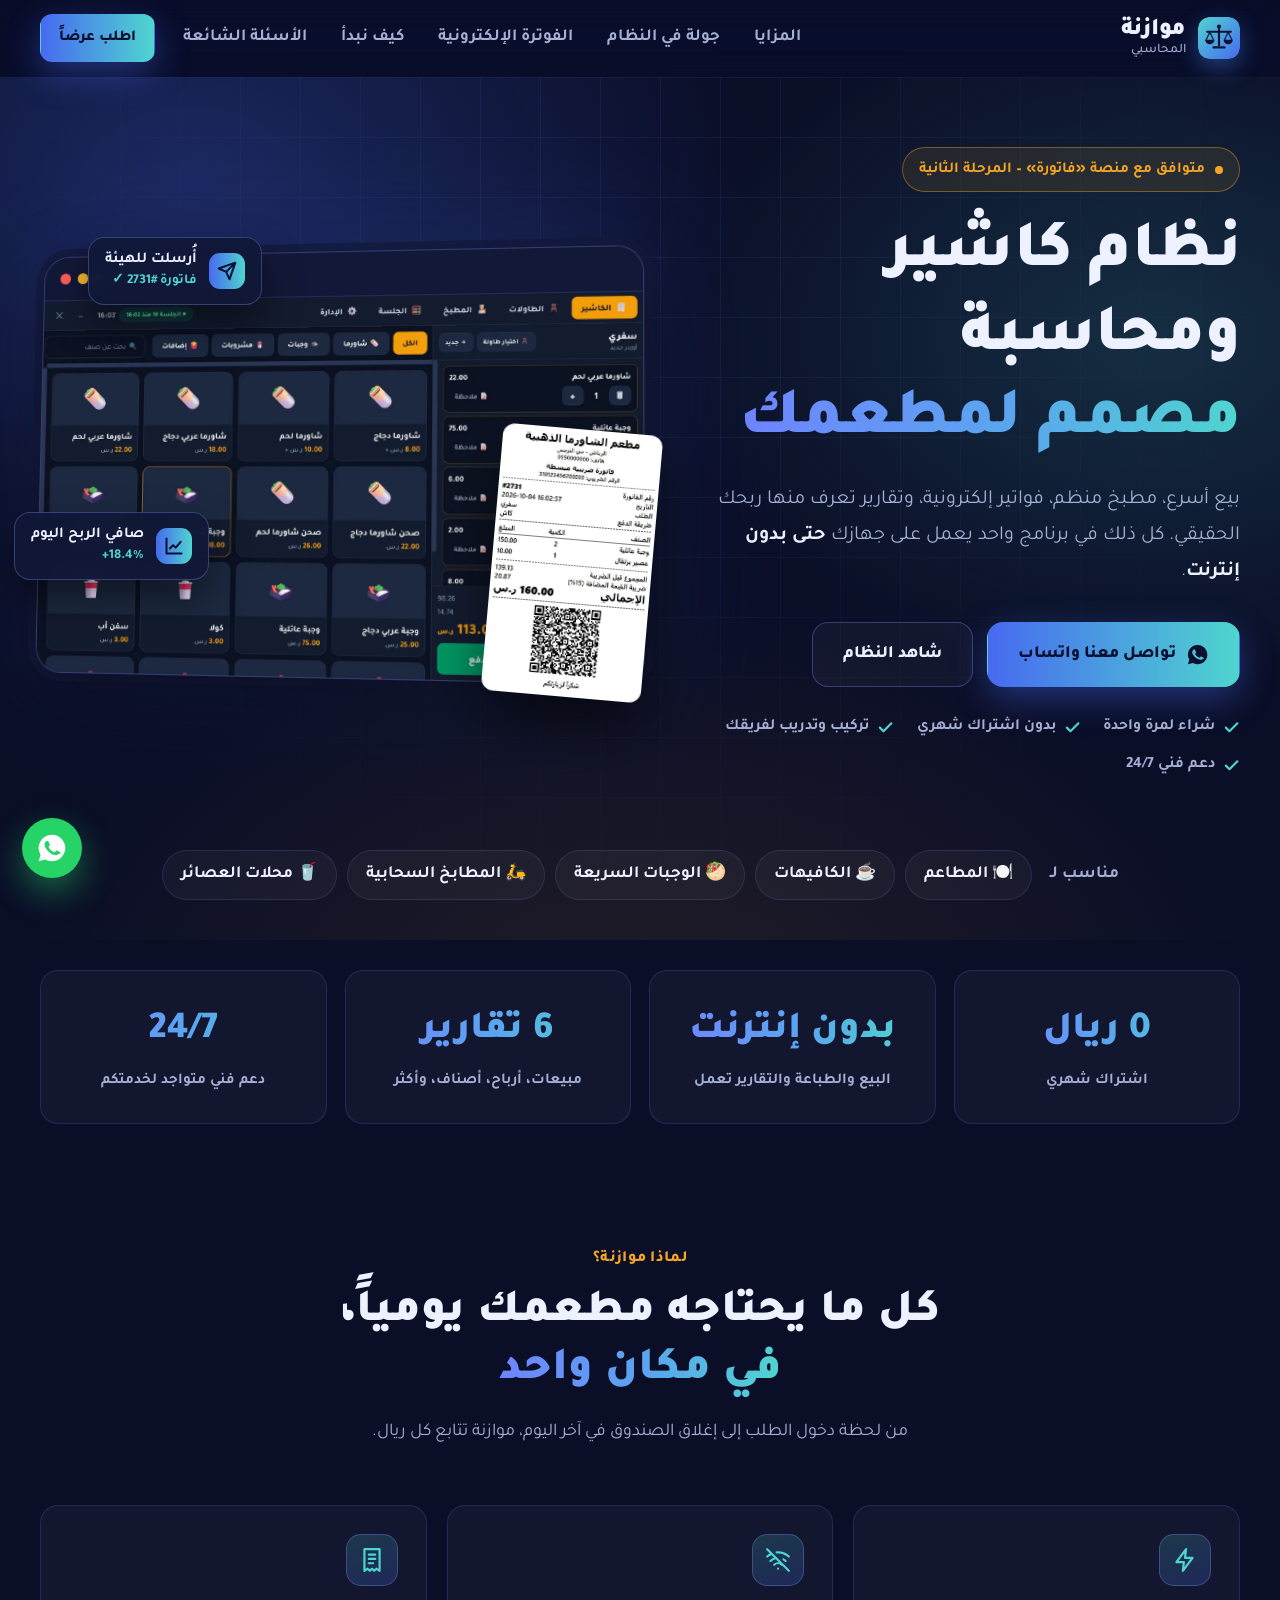
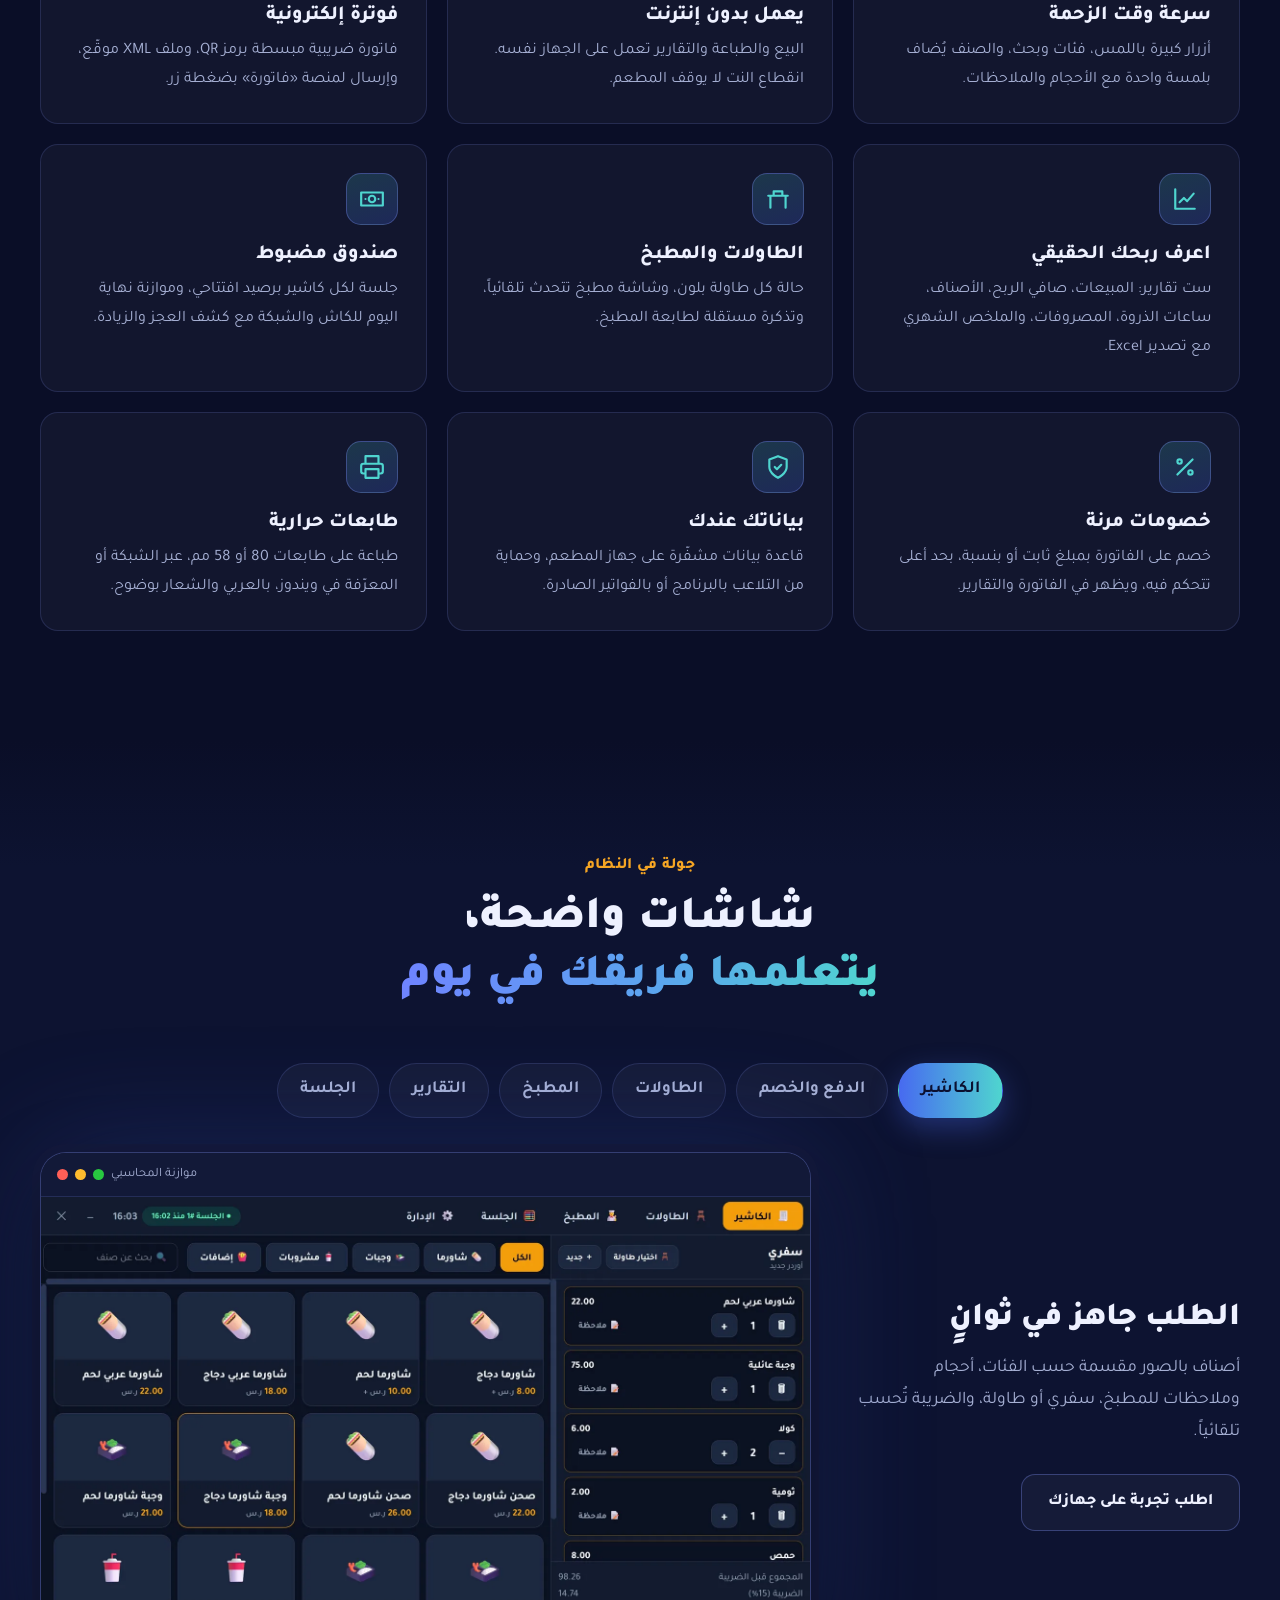
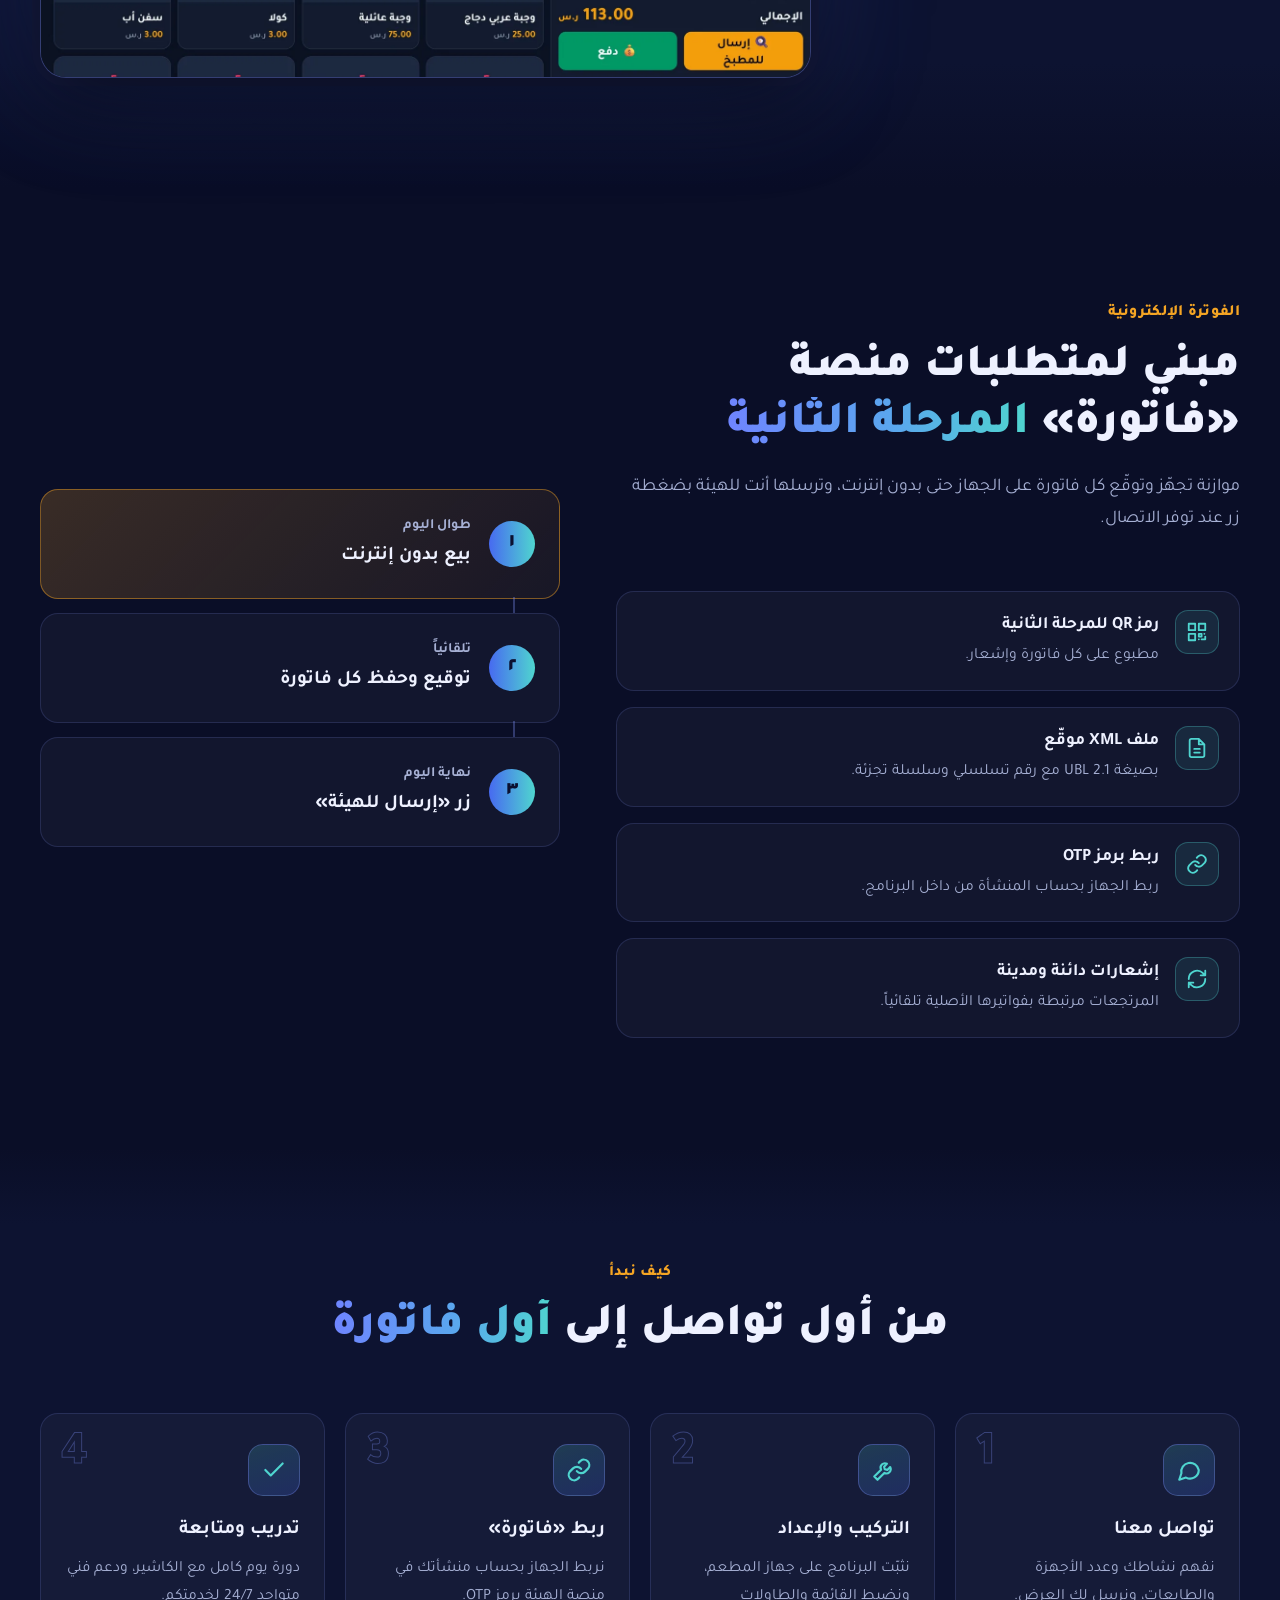
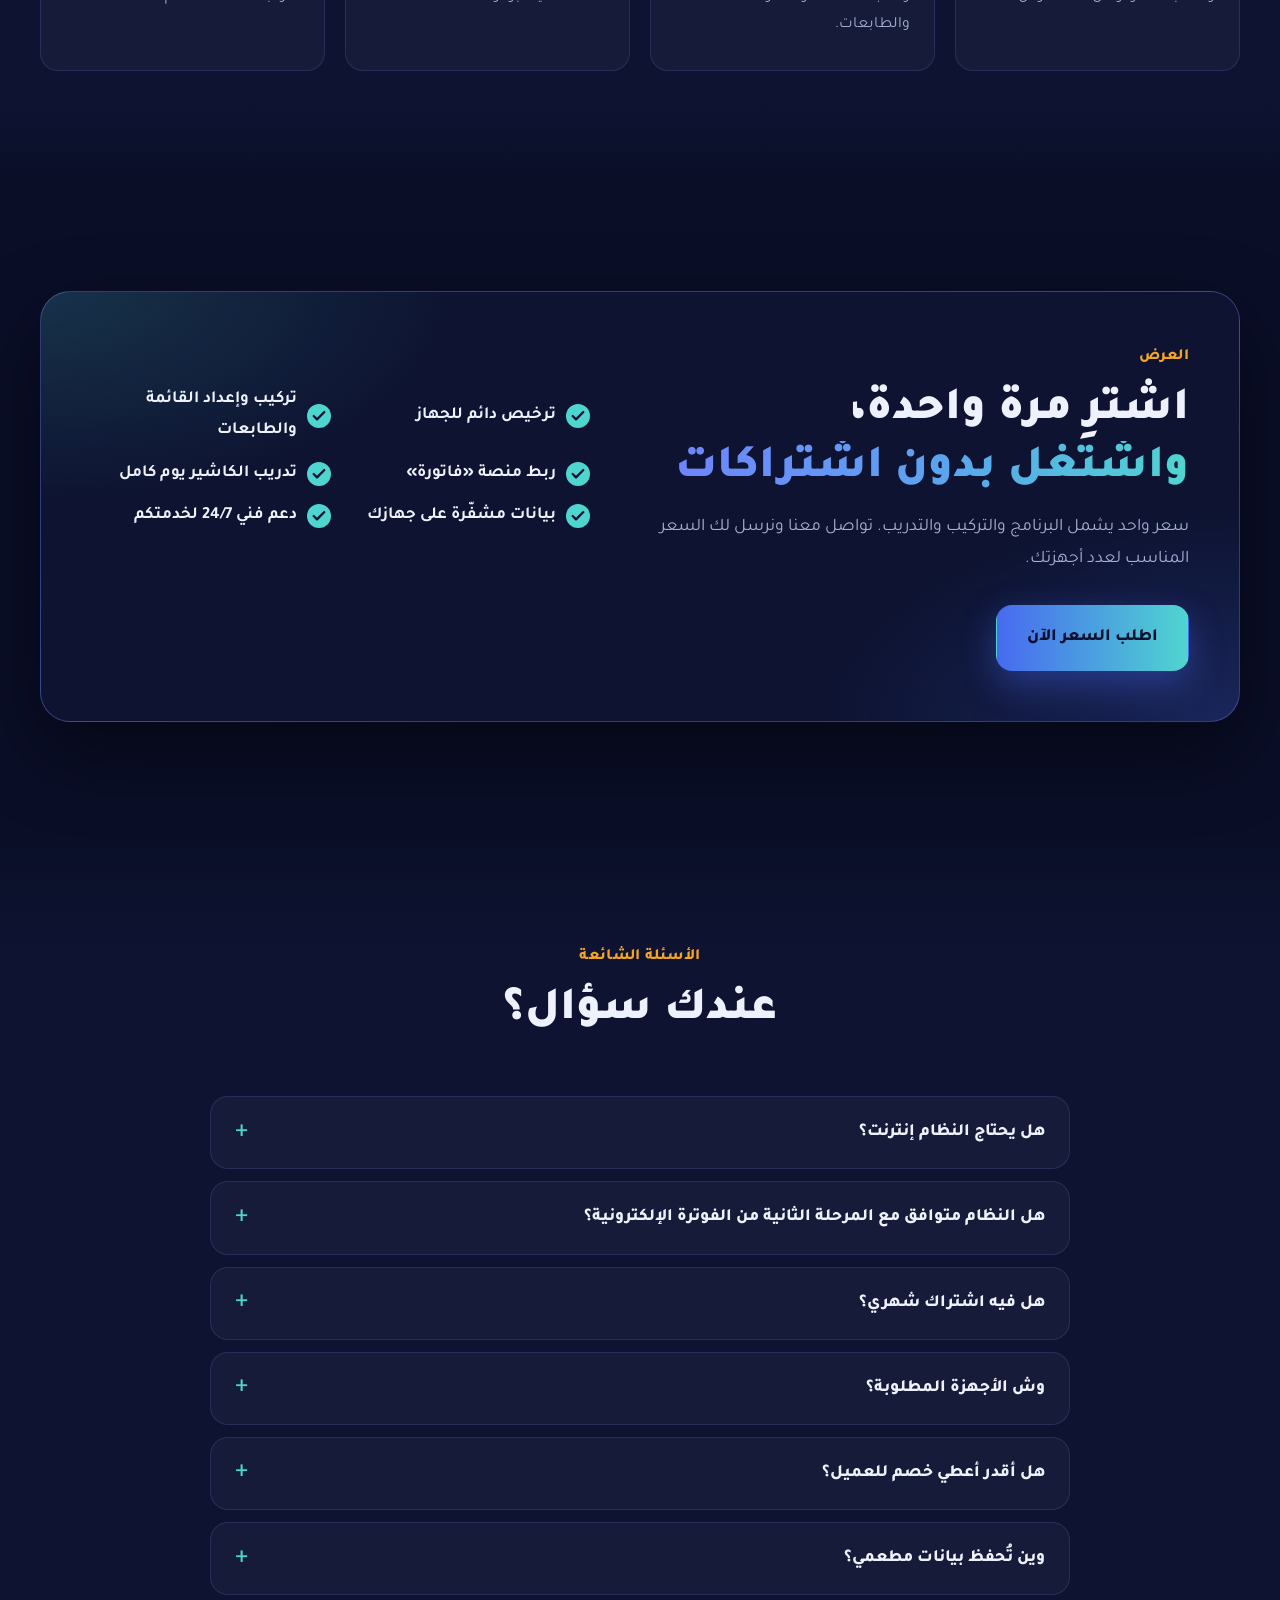
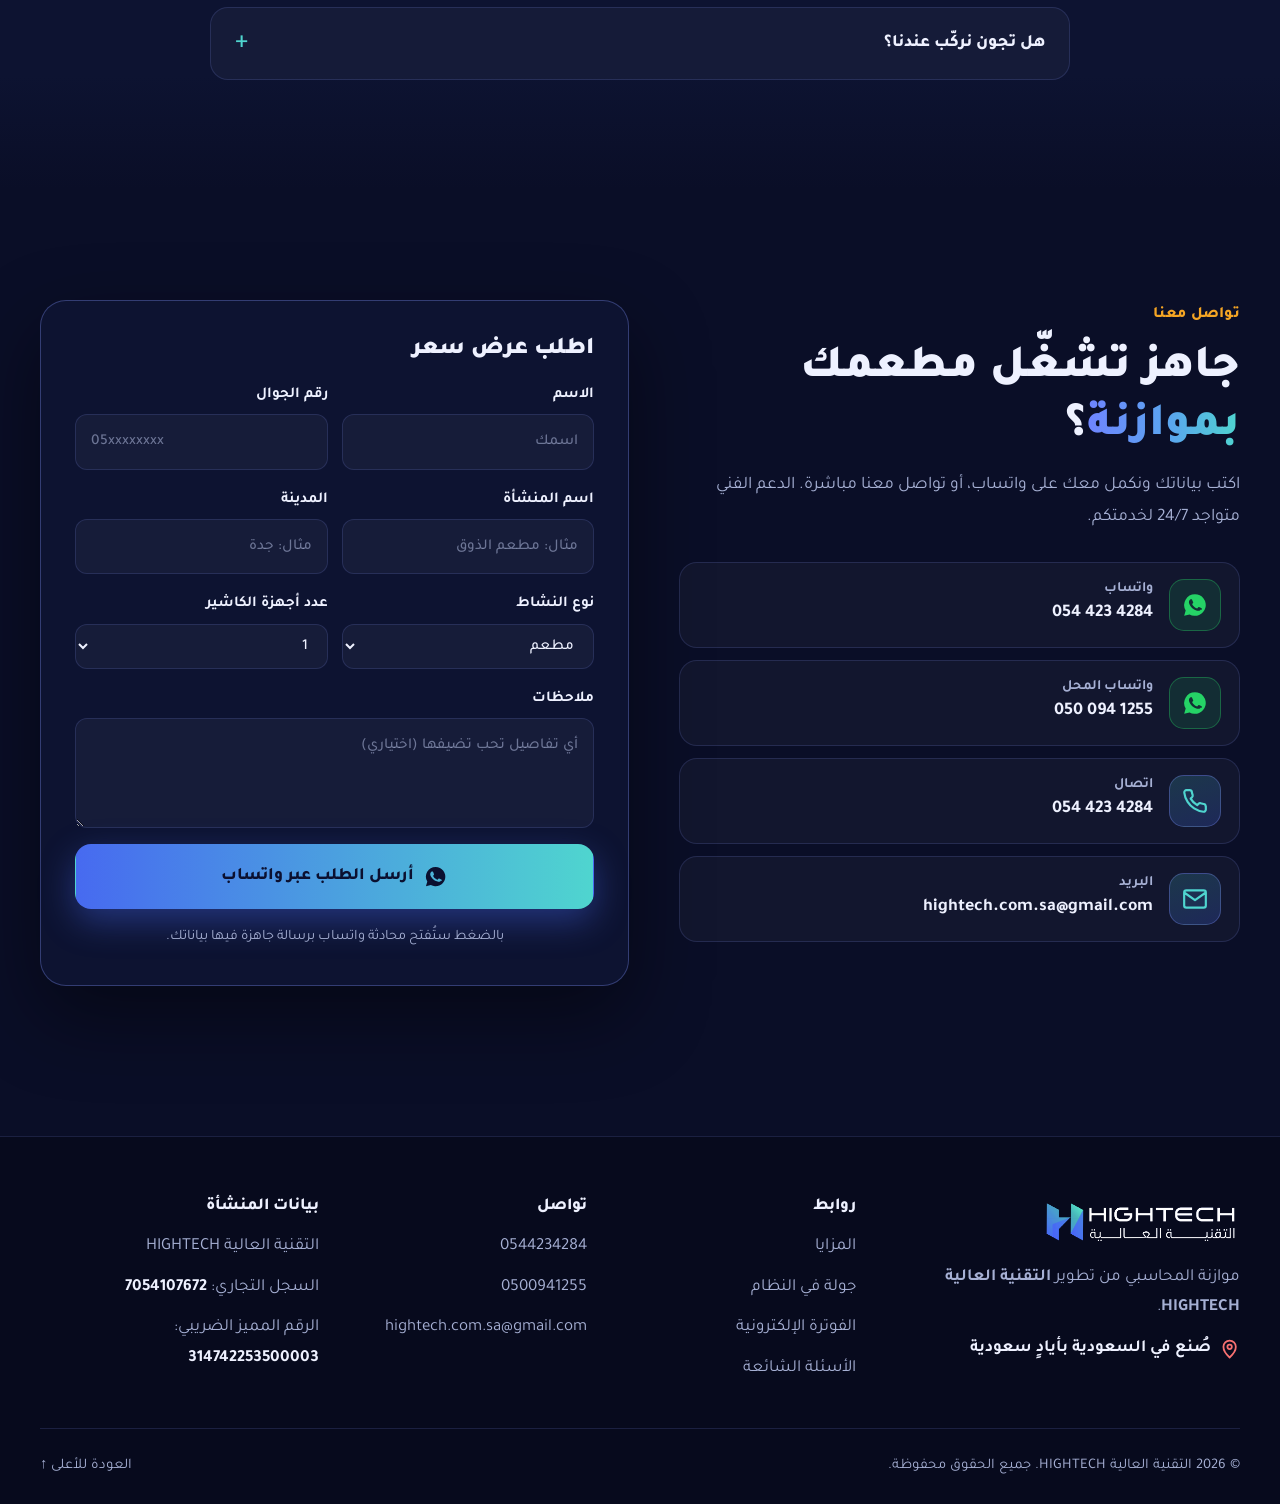
==== index.html @ c98c1816 "feat: صفحة هبوط موازنة المحاسبي (mowaznah.com) صفحة ثابتة بهوية موازنة وHIGHTECH: الواجهة، المزايا، " ====
<!doctype html>
<html lang="ar" dir="rtl">
<head>
  <meta charset="utf-8">
  <meta name="viewport" content="width=device-width, initial-scale=1">
  <title>موازنة المحاسبي | نظام كاشير ومحاسبة للمطاعم والكافيهات</title>
  <meta name="description" content="موازنة المحاسبي: نظام كاشير ومحاسبة للمطاعم يعمل بدون إنترنت، متوافق مع منصة «فاتورة» المرحلة الثانية، بتقارير أرباح وشاشة مطبخ وطاولات. شراء لمرة واحدة بدون اشتراك شهري.">
  <meta name="keywords" content="نظام كاشير, نظام محاسبي للمطاعم, نقاط بيع, POS, فاتورة إلكترونية, المرحلة الثانية, نظام مطاعم, كافيهات, موازنة">
  <link rel="canonical" href="https://mowaznah.com/">
  <meta name="theme-color" content="#0a0e27">
  <link rel="icon" href="assets/img/logo-icon.svg" type="image/svg+xml">
  <link rel="apple-touch-icon" href="assets/img/apple-touch-icon.png">

  <meta property="og:type" content="website">
  <meta property="og:locale" content="ar_SA">
  <meta property="og:site_name" content="موازنة المحاسبي">
  <meta property="og:title" content="موازنة المحاسبي | نظام كاشير ومحاسبة مصمم لمطعمك">
  <meta property="og:description" content="يعمل بدون إنترنت، فوترة إلكترونية متوافقة مع «فاتورة»، وتقارير أرباح حقيقية. شراء لمرة واحدة.">
  <meta property="og:url" content="https://mowaznah.com/">
  <meta property="og:image" content="https://mowaznah.com/assets/img/og-image.png">
  <meta name="twitter:card" content="summary_large_image">

  <link rel="preload" href="assets/fonts/tajawal-arabic-800-normal.woff2" as="font" type="font/woff2" crossorigin>
  <link rel="preload" href="assets/fonts/tajawal-arabic-500-normal.woff2" as="font" type="font/woff2" crossorigin>
  <link rel="stylesheet" href="css/style.css">

  <script type="application/ld+json">
  {
    "@context": "https://schema.org",
    "@graph": [
      {
        "@type": "Organization",
        "name": "التقنية العالية HIGHTECH",
        "url": "https://mowaznah.com/",
        "email": "hightech.com.sa@gmail.com",
        "telephone": ["+966544234284", "+966500941255"],
        "address": { "@type": "PostalAddress", "addressCountry": "SA" }
      },
      {
        "@type": "SoftwareApplication",
        "name": "موازنة المحاسبي",
        "applicationCategory": "BusinessApplication",
        "operatingSystem": "Windows 10, Windows 11",
        "description": "نظام كاشير ومحاسبة للمطاعم يعمل بدون إنترنت ومتوافق مع منصة فاتورة المرحلة الثانية.",
        "publisher": { "@type": "Organization", "name": "التقنية العالية HIGHTECH" }
      }
    ]
  }
  </script>
</head>
<body>
  <!-- أيقونات الموقع (SVG) -->
  <svg width="0" height="0" class="sprite" aria-hidden="true">
    <symbol id="i-bolt" viewBox="0 0 24 24"><path d="M13 2 4 14h7l-1 8 9-12h-7l1-8Z"/></symbol>
    <symbol id="i-offline" viewBox="0 0 24 24"><path d="M2 2l20 20M8.5 16.4a5 5 0 0 1 7 0M5 12.9a10 10 0 0 1 5.2-2.8M19 12.9a10 10 0 0 0-2-1.5M2 8.8a15 15 0 0 1 4.2-2.6M22 8.8A15 15 0 0 0 10.7 5M12 20h.01"/></symbol>
    <symbol id="i-receipt" viewBox="0 0 24 24"><path d="M5 2h14v20l-3-2-2 2-2-2-2 2-2-2-3 2V2ZM9 7h6M9 11h6M9 15h4"/></symbol>
    <symbol id="i-chart" viewBox="0 0 24 24"><path d="M3 3v18h18M7 15l4-4 3 3 6-7"/></symbol>
    <symbol id="i-table" viewBox="0 0 24 24"><path d="M3 9h18M5 9v11M19 9v11M8 9V5h8v4"/></symbol>
    <symbol id="i-chef" viewBox="0 0 24 24"><path d="M6 13.9A4 4 0 0 1 7.6 6a5 5 0 0 1 8.8 0A4 4 0 0 1 18 13.9V20H6v-6.1ZM6 17h12"/></symbol>
    <symbol id="i-cash" viewBox="0 0 24 24"><path d="M2 6h20v12H2zM12 15a3 3 0 1 0 0-6 3 3 0 0 0 0 6ZM6 12h.01M18 12h.01"/></symbol>
    <symbol id="i-percent" viewBox="0 0 24 24"><path d="M19 5 5 19M7 9a2 2 0 1 0 0-4 2 2 0 0 0 0 4ZM17 19a2 2 0 1 0 0-4 2 2 0 0 0 0 4Z"/></symbol>
    <symbol id="i-shield" viewBox="0 0 24 24"><path d="M12 22s8-4 8-10V5l-8-3-8 3v7c0 6 8 10 8 10ZM9 12l2 2 4-4"/></symbol>
    <symbol id="i-printer" viewBox="0 0 24 24"><path d="M6 9V2h12v7M6 18H4a2 2 0 0 1-2-2v-5a2 2 0 0 1 2-2h16a2 2 0 0 1 2 2v5a2 2 0 0 1-2 2h-2M6 14h12v8H6z"/></symbol>
    <symbol id="i-qr" viewBox="0 0 24 24"><path d="M3 3h7v7H3zM14 3h7v7h-7zM3 14h7v7H3zM14 14h3v3h-3zM20 14v.01M14 20h.01M17 20h4v-3"/></symbol>
    <symbol id="i-send" viewBox="0 0 24 24"><path d="m22 2-7 20-4-9-9-4 20-7ZM22 2 11 13"/></symbol>
    <symbol id="i-file" viewBox="0 0 24 24"><path d="M14 2H6a2 2 0 0 0-2 2v16a2 2 0 0 0 2 2h12a2 2 0 0 0 2-2V8l-6-6ZM14 2v6h6M9 13h6M9 17h6"/></symbol>
    <symbol id="i-link" viewBox="0 0 24 24"><path d="M10 13a5 5 0 0 0 7.5.5l3-3a5 5 0 0 0-7-7l-1.7 1.7M14 11a5 5 0 0 0-7.5-.5l-3 3a5 5 0 0 0 7 7l1.7-1.7"/></symbol>
    <symbol id="i-tool" viewBox="0 0 24 24"><path d="M14.7 6.3a4 4 0 0 0-5.4 5.4L3 18l3 3 6.3-6.3a4 4 0 0 0 5.4-5.4l-2.6 2.6-2.4-.6-.6-2.4 2.6-2.6Z"/></symbol>
    <symbol id="i-chat" viewBox="0 0 24 24"><path d="M21 12a8 8 0 0 1-11.8 7L3 21l2-6A8 8 0 1 1 21 12Z"/></symbol>
    <symbol id="i-refresh" viewBox="0 0 24 24"><path d="M21 12a9 9 0 0 1-15.5 6.3L3 16M3 12a9 9 0 0 1 15.5-6.3L21 8M21 3v5h-5M3 21v-5h5"/></symbol>
    <symbol id="i-check" viewBox="0 0 24 24"><path d="M20 6 9 17l-5-5"/></symbol>
    <symbol id="i-phone" viewBox="0 0 24 24"><path d="M22 16.9v3a2 2 0 0 1-2.2 2 19.8 19.8 0 0 1-8.6-3.1 19.5 19.5 0 0 1-6-6A19.8 19.8 0 0 1 2.1 4.2 2 2 0 0 1 4.1 2h3a2 2 0 0 1 2 1.7c.1.9.4 1.8.7 2.7a2 2 0 0 1-.5 2.1L8 9.8a16 16 0 0 0 6 6l1.3-1.3a2 2 0 0 1 2.1-.4c.9.3 1.8.6 2.7.7a2 2 0 0 1 1.7 2Z"/></symbol>
    <symbol id="i-mail" viewBox="0 0 24 24"><path d="M4 4h16a2 2 0 0 1 2 2v12a2 2 0 0 1-2 2H4a2 2 0 0 1-2-2V6a2 2 0 0 1 2-2ZM22 6l-10 7L2 6"/></symbol>
    <symbol id="i-pin" viewBox="0 0 24 24"><path d="M12 22s7-6.2 7-12a7 7 0 1 0-14 0c0 5.8 7 12 7 12ZM12 12.5a2.5 2.5 0 1 0 0-5 2.5 2.5 0 0 0 0 5Z"/></symbol>
    <symbol id="i-plus" viewBox="0 0 24 24"><path d="M12 5v14M5 12h14"/></symbol>
    <symbol id="i-menu" viewBox="0 0 24 24"><path d="M4 7h16M4 12h16M4 17h16"/></symbol>
    <symbol id="i-x" viewBox="0 0 24 24"><path d="M6 6l12 12M18 6 6 18"/></symbol>
    <symbol id="i-wa" viewBox="0 0 24 24"><path fill="currentColor" stroke="none" d="M12 2a10 10 0 0 0-8.6 15.1L2 22l5-1.3A10 10 0 1 0 12 2Zm5.3 14.1c-.2.6-1.3 1.2-1.8 1.2-.5.1-1 .2-3.3-.7-2.8-1.1-4.5-4-4.7-4.2-.1-.2-1.1-1.5-1.1-2.9s.7-2.1 1-2.4c.3-.3.6-.3.8-.3h.6c.2 0 .4 0 .6.5l.9 2.1c.1.2.1.4 0 .5l-.3.5-.4.5c-.1.1-.3.3-.1.6.2.3.8 1.3 1.7 2.1 1.2 1 2.1 1.4 2.4 1.5.3.1.5.1.6-.1l.9-1c.2-.3.4-.2.6-.1l2 .9c.3.1.5.2.5.3.1.2.1.8-.1 1.4Z"/></symbol>
  </svg>

  <a class="skip" href="#main">تخطَّ إلى المحتوى</a>

  <!-- ───────── الترويسة ───────── -->
  <header class="nav" id="top">
    <div class="wrap nav-in">
      <a href="#top" class="brand" aria-label="موازنة المحاسبي - الرئيسية">
        <img src="assets/img/logo-icon.svg" alt="" width="40" height="40">
        <span><b>موازنة</b><small>المحاسبي</small></span>
      </a>
      <nav class="links" id="links" aria-label="أقسام الصفحة">
        <a href="#features">المزايا</a>
        <a href="#screens">جولة في النظام</a>
        <a href="#einvoice">الفوترة الإلكترونية</a>
        <a href="#how">كيف نبدأ</a>
        <a href="#faq">الأسئلة الشائعة</a>
        <a href="#contact" class="btn btn-sm btn-primary nav-cta">اطلب عرضاً</a>
      </nav>
      <button class="menu-btn" id="menuBtn" aria-label="القائمة" aria-expanded="false" aria-controls="links">
        <svg class="ic"><use href="#i-menu"/></svg>
      </button>
    </div>
  </header>

  <main id="main">
    <!-- ───────── الواجهة ───────── -->
    <section class="hero">
      <div class="hero-bg" aria-hidden="true"></div>
      <div class="wrap hero-in">
        <div class="hero-copy">
          <span class="pill reveal"><span class="dot"></span> متوافق مع منصة «فاتورة» – المرحلة الثانية</span>
          <h1 class="reveal">نظام كاشير ومحاسبة<br><span class="grad">مصمم لمطعمك</span></h1>
          <p class="lead reveal">بيع أسرع، مطبخ منظم، فواتير إلكترونية، وتقارير تعرف منها ربحك الحقيقي. كل ذلك في برنامج واحد يعمل على جهازك <strong>حتى بدون إنترنت</strong>.</p>
          <div class="cta-row reveal">
            <a class="btn btn-primary btn-lg" href="https://wa.me/966544234284?text=%D8%A7%D9%84%D8%B3%D9%84%D8%A7%D9%85%20%D8%B9%D9%84%D9%8A%D9%83%D9%85%D8%8C%20%D8%A3%D8%B1%D9%8A%D8%AF%20%D8%A7%D9%84%D8%A7%D8%B3%D8%AA%D9%81%D8%B3%D8%A7%D8%B1%20%D8%B9%D9%86%20%D9%86%D8%B8%D8%A7%D9%85%20%D9%85%D9%88%D8%A7%D8%B2%D9%86%D8%A9%20%D8%A7%D9%84%D9%85%D8%AD%D8%A7%D8%B3%D8%A8%D9%8A" target="_blank" rel="noopener">
              <svg class="ic"><use href="#i-wa"/></svg> تواصل معنا واتساب
            </a>
            <a class="btn btn-ghost btn-lg" href="#screens">شاهد النظام</a>
          </div>
          <ul class="trust reveal">
            <li><svg class="ic"><use href="#i-check"/></svg> شراء لمرة واحدة</li>
            <li><svg class="ic"><use href="#i-check"/></svg> بدون اشتراك شهري</li>
            <li><svg class="ic"><use href="#i-check"/></svg> تركيب وتدريب لفريقك</li>
            <li><svg class="ic"><use href="#i-check"/></svg> دعم فني 24/7</li>
          </ul>
        </div>

        <div class="hero-visual reveal" aria-label="لقطة من شاشة الكاشير">
          <div class="device">
            <div class="device-bar"><i></i><i></i><i></i><span>موازنة المحاسبي — الكاشير</span></div>
            <img src="assets/img/cashier.webp" alt="شاشة الكاشير في موازنة المحاسبي: الأصناف بالصور والسلة والإجمالي" width="1600" height="1000" fetchpriority="high">
          </div>
          <img class="receipt" src="assets/img/receipt.webp" alt="فاتورة ضريبية مبسطة مطبوعة برمز QR" width="576" height="962" loading="lazy">
          <div class="float f1"><svg class="ic"><use href="#i-send"/></svg><div><b>أُرسلت للهيئة</b><small>فاتورة #2731 ✓</small></div></div>
          <div class="float f2"><svg class="ic"><use href="#i-chart"/></svg><div><b>صافي الربح اليوم</b><small dir="ltr">+18.4%</small></div></div>
        </div>
      </div>

      <div class="wrap">
        <div class="fit reveal">
          <span>مناسب لـ</span>
          <ul>
            <li>🍽️ المطاعم</li><li>☕ الكافيهات</li><li>🥙 الوجبات السريعة</li><li>🛵 المطابخ السحابية</li><li>🥤 محلات العصائر</li>
          </ul>
        </div>
      </div>
    </section>

    <!-- ───────── أرقام ───────── -->
    <section class="stats">
      <div class="wrap stats-in">
        <div class="stat reveal"><b data-count="0" data-suffix=" ريال">0</b><span>اشتراك شهري</span></div>
        <div class="stat reveal"><b>بدون إنترنت</b><span>البيع والطباعة والتقارير تعمل</span></div>
        <div class="stat reveal"><b data-count="6" data-suffix=" تقارير">0</b><span>مبيعات، أرباح، أصناف، وأكثر</span></div>
        <div class="stat reveal"><b dir="ltr" data-count="24" data-suffix="/7">0</b><span>دعم فني متواجد لخدمتكم</span></div>
      </div>
    </section>

    <!-- ───────── المزايا ───────── -->
    <section class="section" id="features">
      <div class="wrap">
        <header class="head reveal">
          <span class="kicker">لماذا موازنة؟</span>
          <h2>كل ما يحتاجه مطعمك يومياً، <span class="grad">في مكان واحد</span></h2>
          <p>من لحظة دخول الطلب إلى إغلاق الصندوق في آخر اليوم، موازنة تتابع كل ريال.</p>
        </header>
        <div class="grid features">
          <article class="card reveal"><span class="ico"><svg class="ic"><use href="#i-bolt"/></svg></span><h3>سرعة وقت الزحمة</h3><p>أزرار كبيرة باللمس، فئات وبحث، والصنف يُضاف بلمسة واحدة مع الأحجام والملاحظات.</p></article>
          <article class="card reveal"><span class="ico"><svg class="ic"><use href="#i-offline"/></svg></span><h3>يعمل بدون إنترنت</h3><p>البيع والطباعة والتقارير تعمل على الجهاز نفسه. انقطاع النت لا يوقف المطعم.</p></article>
          <article class="card reveal"><span class="ico"><svg class="ic"><use href="#i-receipt"/></svg></span><h3>فوترة إلكترونية</h3><p>فاتورة ضريبية مبسطة برمز QR، وملف XML موقّع، وإرسال لمنصة «فاتورة» بضغطة زر.</p></article>
          <article class="card reveal"><span class="ico"><svg class="ic"><use href="#i-chart"/></svg></span><h3>اعرف ربحك الحقيقي</h3><p>ست تقارير: المبيعات، صافي الربح، الأصناف، ساعات الذروة، المصروفات، والملخص الشهري مع تصدير Excel.</p></article>
          <article class="card reveal"><span class="ico"><svg class="ic"><use href="#i-table"/></svg></span><h3>الطاولات والمطبخ</h3><p>حالة كل طاولة بلون، وشاشة مطبخ تتحدث تلقائياً، وتذكرة مستقلة لطابعة المطبخ.</p></article>
          <article class="card reveal"><span class="ico"><svg class="ic"><use href="#i-cash"/></svg></span><h3>صندوق مضبوط</h3><p>جلسة لكل كاشير برصيد افتتاحي، وموازنة نهاية اليوم للكاش والشبكة مع كشف العجز والزيادة.</p></article>
          <article class="card reveal"><span class="ico"><svg class="ic"><use href="#i-percent"/></svg></span><h3>خصومات مرنة</h3><p>خصم على الفاتورة بمبلغ ثابت أو بنسبة، بحد أعلى تتحكم فيه، ويظهر في الفاتورة والتقارير.</p></article>
          <article class="card reveal"><span class="ico"><svg class="ic"><use href="#i-shield"/></svg></span><h3>بياناتك عندك</h3><p>قاعدة بيانات مشفّرة على جهاز المطعم، وحماية من التلاعب بالبرنامج أو بالفواتير الصادرة.</p></article>
          <article class="card reveal"><span class="ico"><svg class="ic"><use href="#i-printer"/></svg></span><h3>طابعات حرارية</h3><p>طباعة على طابعات 80 أو 58 مم، عبر الشبكة أو المعرّفة في ويندوز، بالعربي والشعار بوضوح.</p></article>
        </div>
      </div>
    </section>

    <!-- ───────── جولة في الشاشات ───────── -->
    <section class="section alt" id="screens">
      <div class="wrap">
        <header class="head reveal">
          <span class="kicker">جولة في النظام</span>
          <h2>شاشات واضحة، <span class="grad">يتعلمها فريقك في يوم</span></h2>
        </header>
        <div class="tour reveal">
          <div class="tabs" role="tablist" aria-label="شاشات النظام">
            <button role="tab" aria-selected="true" aria-controls="tour-panel" data-img="cashier" data-title="الطلب جاهز في ثوانٍ" data-text="أصناف بالصور مقسمة حسب الفئات، أحجام وملاحظات للمطبخ، سفري أو طاولة، والضريبة تُحسب تلقائياً.">الكاشير</button>
            <button role="tab" aria-selected="false" aria-controls="tour-panel" data-img="payment" data-title="كاش أو شبكة.. والفاتورة تطلع فوراً" data-text="لوحة أرقام سريعة وحساب الباقي، وخصم بمبلغ أو نسبة مع سبب اختياري، وطباعة فورية للفاتورة.">الدفع والخصم</button>
            <button role="tab" aria-selected="false" aria-controls="tour-panel" data-img="tables" data-title="حالة الصالة بنظرة واحدة" data-text="كل طاولة بلون: فارغة، مشغولة، أو تحتاج تنظيف، مع مدة الطلب ومبلغه.">الطاولات</button>
            <button role="tab" aria-selected="false" aria-controls="tour-panel" data-img="kitchen" data-title="المطبخ يشتغل بتنسيق مع الصالة" data-text="الطلبات تصل المطبخ فوراً، والشاشة تتحدث كل 10 ثوانٍ، و«جاهز» لكل صنف بضغطة.">المطبخ</button>
            <button role="tab" aria-selected="false" aria-controls="tour-panel" data-img="reports" data-title="أرقامك كلها قدامك" data-text="المبيعات اليومية، صافي الربح، توزيع الكاش والشبكة، والأصناف الأكثر مبيعاً، مع مقارنة بالفترة السابقة.">التقارير</button>
            <button role="tab" aria-selected="false" aria-controls="tour-panel" data-img="session" data-title="صندوق مضبوط كل يوم" data-text="فتح الجلسة برصيد افتتاحي، ومستندات الجلسة، وموازنة نهاية اليوم للكاش والشبكة.">الجلسة</button>
          </div>
          <div class="tour-panel" id="tour-panel" role="tabpanel">
            <div class="tour-text">
              <h3 id="tourTitle">الطلب جاهز في ثوانٍ</h3>
              <p id="tourText">أصناف بالصور مقسمة حسب الفئات، أحجام وملاحظات للمطبخ، سفري أو طاولة، والضريبة تُحسب تلقائياً.</p>
              <a class="btn btn-ghost" href="#contact">اطلب تجربة على جهازك</a>
            </div>
            <div class="device tour-device">
              <div class="device-bar"><i></i><i></i><i></i><span>موازنة المحاسبي</span></div>
              <img id="tourImg" src="assets/img/cashier.webp" alt="شاشة الكاشير" width="1600" height="1000" loading="lazy">
            </div>
          </div>
        </div>
      </div>
    </section>

    <!-- ───────── الفوترة الإلكترونية ───────── -->
    <section class="section" id="einvoice">
      <div class="wrap einv">
        <div class="einv-copy">
          <header class="head left reveal">
            <span class="kicker">الفوترة الإلكترونية</span>
            <h2>مبني لمتطلبات منصة «فاتورة» <span class="grad">المرحلة الثانية</span></h2>
            <p>موازنة تجهّز وتوقّع كل فاتورة على الجهاز حتى بدون إنترنت، وترسلها أنت للهيئة بضغطة زر عند توفر الاتصال.</p>
          </header>
          <ul class="checks reveal">
            <li><svg class="ic"><use href="#i-qr"/></svg><div><b>رمز QR للمرحلة الثانية</b><span>مطبوع على كل فاتورة وإشعار.</span></div></li>
            <li><svg class="ic"><use href="#i-file"/></svg><div><b>ملف XML موقّع</b><span>بصيغة UBL 2.1 مع رقم تسلسلي وسلسلة تجزئة.</span></div></li>
            <li><svg class="ic"><use href="#i-link"/></svg><div><b>ربط برمز OTP</b><span>ربط الجهاز بحساب المنشأة من داخل البرنامج.</span></div></li>
            <li><svg class="ic"><use href="#i-refresh"/></svg><div><b>إشعارات دائنة ومدينة</b><span>المرتجعات مرتبطة بفواتيرها الأصلية تلقائياً.</span></div></li>
          </ul>
        </div>
        <ol class="flow reveal" aria-label="مراحل الفاتورة">
          <li><span class="n">١</span><div><small>طوال اليوم</small><b>بيع بدون إنترنت</b></div></li>
          <li><span class="n">٢</span><div><small>تلقائياً</small><b>توقيع وحفظ كل فاتورة</b></div></li>
          <li><span class="n">٣</span><div><small>نهاية اليوم</small><b>زر «إرسال للهيئة»</b></div></li>
        </ol>
      </div>
    </section>

    <!-- ───────── كيف نبدأ ───────── -->
    <section class="section alt" id="how">
      <div class="wrap">
        <header class="head reveal">
          <span class="kicker">كيف نبدأ</span>
          <h2>من أول تواصل إلى <span class="grad">أول فاتورة</span></h2>
        </header>
        <ol class="steps">
          <li class="reveal"><span class="ico"><svg class="ic"><use href="#i-chat"/></svg></span><b>تواصل معنا</b><p>نفهم نشاطك وعدد الأجهزة والطابعات، ونرسل لك العرض.</p></li>
          <li class="reveal"><span class="ico"><svg class="ic"><use href="#i-tool"/></svg></span><b>التركيب والإعداد</b><p>نثبّت البرنامج على جهاز المطعم، ونضبط القائمة والطاولات والطابعات.</p></li>
          <li class="reveal"><span class="ico"><svg class="ic"><use href="#i-link"/></svg></span><b>ربط «فاتورة»</b><p>نربط الجهاز بحساب منشأتك في منصة الهيئة برمز OTP.</p></li>
          <li class="reveal"><span class="ico"><svg class="ic"><use href="#i-check"/></svg></span><b>تدريب ومتابعة</b><p>دورة يوم كامل مع الكاشير، ودعم فني متواجد 24/7 لخدمتكم.</p></li>
        </ol>
      </div>
    </section>

    <!-- ───────── العرض ───────── -->
    <section class="section" id="offer">
      <div class="wrap">
        <div class="offer reveal">
          <div class="offer-copy">
            <span class="kicker">العرض</span>
            <h2>اشترِ مرة واحدة، <span class="grad">واشتغل بدون اشتراكات</span></h2>
            <p>سعر واحد يشمل البرنامج والتركيب والتدريب. تواصل معنا ونرسل لك السعر المناسب لعدد أجهزتك.</p>
          </div>
          <ul class="offer-list">
            <li><svg class="ic"><use href="#i-check"/></svg> ترخيص دائم للجهاز</li>
            <li><svg class="ic"><use href="#i-check"/></svg> تركيب وإعداد القائمة والطابعات</li>
            <li><svg class="ic"><use href="#i-check"/></svg> ربط منصة «فاتورة»</li>
            <li><svg class="ic"><use href="#i-check"/></svg> تدريب الكاشير يوم كامل</li>
            <li><svg class="ic"><use href="#i-check"/></svg> بيانات مشفّرة على جهازك</li>
            <li><svg class="ic"><use href="#i-check"/></svg> دعم فني 24/7 لخدمتكم</li>
          </ul>
          <a class="btn btn-primary btn-lg" href="#contact">اطلب السعر الآن</a>
        </div>
      </div>
    </section>

    <!-- ───────── الأسئلة ───────── -->
    <section class="section alt" id="faq">
      <div class="wrap narrow">
        <header class="head reveal">
          <span class="kicker">الأسئلة الشائعة</span>
          <h2>عندك سؤال؟</h2>
        </header>
        <div class="faq reveal">
          <details><summary>هل يحتاج النظام إنترنت؟</summary><p>لا للبيع اليومي: البيع والطباعة والتقارير تعمل بدون إنترنت. يحتاج اتصالاً عند التفعيل، ومرة على الأقل كل 7 أيام للتحقق من الترخيص، وعند إرسال الفواتير للهيئة.</p></details>
          <details><summary>هل النظام متوافق مع المرحلة الثانية من الفوترة الإلكترونية؟</summary><p>نعم. كل فاتورة لها رمز QR للمرحلة الثانية وملف XML موقّع بصيغة UBL 2.1، ويُربط الجهاز بمنصة «فاتورة» برمز OTP، والإرسال من شاشة الجلسة بضغطة زر.</p></details>
          <details><summary>هل فيه اشتراك شهري؟</summary><p>لا. النظام شراء لمرة واحدة، والسعر يشمل التركيب والتدريب.</p></details>
          <details><summary>وش الأجهزة المطلوبة؟</summary><p>جهاز ويندوز 10 أو 11، شاشة لمس (مفضّلة) أو ماوس، وطابعة فواتير حرارية 80 أو 58 مم. طابعة المطبخ اختيارية.</p></details>
          <details><summary>هل أقدر أعطي خصم للعميل؟</summary><p>نعم، خصم على الفاتورة بمبلغ ثابت أو بنسبة مئوية، مع سبب اختياري وحد أعلى تتحكم فيه من الإعدادات، والمرتجع يحسب حصة الخصم تلقائياً.</p></details>
          <details><summary>وين تُحفظ بيانات مطعمي؟</summary><p>على جهاز المطعم نفسه في قاعدة بيانات مشفّرة. ننصحك بنسخة احتياطية دورية ونعلّمك طريقتها وقت التدريب.</p></details>
          <details><summary>هل تجون نركّب عندنا؟</summary><p>نعم، نركّب ونضبط النظام وندرّب فريقك، والدعم الفني متواجد 24/7 لخدمتكم عبر واتساب والاتصال.</p></details>
        </div>
      </div>
    </section>

    <!-- ───────── التواصل ───────── -->
    <section class="section" id="contact">
      <div class="wrap contact">
        <div class="contact-copy reveal">
          <span class="kicker">تواصل معنا</span>
          <h2>جاهز تشغّل مطعمك <span class="grad">بموازنة</span>؟</h2>
          <p>اكتب بياناتك ونكمل معك على واتساب، أو تواصل معنا مباشرة. الدعم الفني متواجد 24/7 لخدمتكم.</p>
          <ul class="direct">
            <li><a href="https://wa.me/966544234284" target="_blank" rel="noopener"><span class="ico wa"><svg class="ic"><use href="#i-wa"/></svg></span><span><small>واتساب</small><b dir="ltr">054 423 4284</b></span></a></li>
            <li><a href="https://wa.me/966500941255" target="_blank" rel="noopener"><span class="ico wa"><svg class="ic"><use href="#i-wa"/></svg></span><span><small>واتساب المحل</small><b dir="ltr">050 094 1255</b></span></a></li>
            <li><a href="tel:+966544234284"><span class="ico"><svg class="ic"><use href="#i-phone"/></svg></span><span><small>اتصال</small><b dir="ltr">054 423 4284</b></span></a></li>
            <li><a href="mailto:hightech.com.sa@gmail.com"><span class="ico"><svg class="ic"><use href="#i-mail"/></svg></span><span><small>البريد</small><b>hightech.com.sa@gmail.com</b></span></a></li>
          </ul>
        </div>
        <form class="form reveal" id="leadForm" novalidate>
          <h3>اطلب عرض سعر</h3>
          <div class="row2">
            <label>الاسم<input name="name" autocomplete="name" required placeholder="اسمك"></label>
            <label>رقم الجوال<input name="phone" type="tel" inputmode="tel" autocomplete="tel" dir="ltr" required placeholder="05xxxxxxxx"></label>
          </div>
          <div class="row2">
            <label>اسم المنشأة<input name="business" placeholder="مثال: مطعم الذوق"></label>
            <label>المدينة<input name="city" placeholder="مثال: جدة"></label>
          </div>
          <div class="row2">
            <label>نوع النشاط
              <select name="type">
                <option>مطعم</option><option>كافيه</option><option>وجبات سريعة</option><option>مطبخ سحابي</option><option>محل عصائر</option><option>أخرى</option>
              </select>
            </label>
            <label>عدد أجهزة الكاشير
              <select name="devices"><option>1</option><option>2</option><option>3</option><option>4 أو أكثر</option></select>
            </label>
          </div>
          <label>ملاحظات<textarea name="notes" rows="3" placeholder="أي تفاصيل تحب تضيفها (اختياري)"></textarea></label>
          <p class="form-error" id="formError" role="alert" hidden></p>
          <button class="btn btn-primary btn-lg btn-block" type="submit"><svg class="ic"><use href="#i-wa"/></svg> أرسل الطلب عبر واتساب</button>
          <p class="form-note">بالضغط ستُفتح محادثة واتساب برسالة جاهزة فيها بياناتك.</p>
        </form>
      </div>
    </section>
  </main>

  <!-- ───────── التذييل ───────── -->
  <footer class="footer">
    <div class="wrap foot-in">
      <div class="foot-brand">
        <img src="assets/img/hightech.png" alt="التقنية العالية HIGHTECH" width="250" height="62" loading="lazy">
        <p>موازنة المحاسبي من تطوير <b>التقنية العالية HIGHTECH</b>.</p>
        <p class="made"><svg class="ic"><use href="#i-pin"/></svg> صُنع في السعودية بأيادٍ سعودية</p>
      </div>
      <div class="foot-col">
        <h4>روابط</h4>
        <a href="#features">المزايا</a><a href="#screens">جولة في النظام</a><a href="#einvoice">الفوترة الإلكترونية</a><a href="#faq">الأسئلة الشائعة</a>
      </div>
      <div class="foot-col">
        <h4>تواصل</h4>
        <a href="https://wa.me/966544234284" target="_blank" rel="noopener" dir="ltr">0544234284</a>
        <a href="https://wa.me/966500941255" target="_blank" rel="noopener" dir="ltr">0500941255</a>
        <a href="mailto:hightech.com.sa@gmail.com">hightech.com.sa@gmail.com</a>
      </div>
      <div class="foot-col">
        <h4>بيانات المنشأة</h4>
        <span>التقنية العالية HIGHTECH</span>
        <span>السجل التجاري: <b dir="ltr">7054107672</b></span>
        <span>الرقم المميز الضريبي: <b dir="ltr">314742253500003</b></span>
      </div>
    </div>
    <div class="wrap foot-bottom">
      <span>© <span id="year">2026</span> التقنية العالية HIGHTECH. جميع الحقوق محفوظة.</span>
      <a href="#top">العودة للأعلى ↑</a>
    </div>
  </footer>

  <a class="wa-float" href="https://wa.me/966544234284" target="_blank" rel="noopener" aria-label="تواصل معنا عبر واتساب">
    <svg class="ic"><use href="#i-wa"/></svg>
  </a>

  <script src="js/main.js" defer></script>
</body>
</html>
---- css/style.css ----
/* ───────── الخطوط (Tajawal، مستضافة محلياً) ───────── */
@font-face { font-family: Tajawal; font-weight: 400; font-display: swap; src: url(../assets/fonts/tajawal-arabic-400-normal.woff2) format('woff2'); unicode-range: U+0600-06FF, U+0750-077F, U+08A0-08FF, U+FB50-FDFF, U+FE70-FEFF, U+200C-200E; }
@font-face { font-family: Tajawal; font-weight: 500; font-display: swap; src: url(../assets/fonts/tajawal-arabic-500-normal.woff2) format('woff2'); unicode-range: U+0600-06FF, U+0750-077F, U+08A0-08FF, U+FB50-FDFF, U+FE70-FEFF, U+200C-200E; }
@font-face { font-family: Tajawal; font-weight: 700; font-display: swap; src: url(../assets/fonts/tajawal-arabic-700-normal.woff2) format('woff2'); unicode-range: U+0600-06FF, U+0750-077F, U+08A0-08FF, U+FB50-FDFF, U+FE70-FEFF, U+200C-200E; }
@font-face { font-family: Tajawal; font-weight: 800; font-display: swap; src: url(../assets/fonts/tajawal-arabic-800-normal.woff2) format('woff2'); unicode-range: U+0600-06FF, U+0750-077F, U+08A0-08FF, U+FB50-FDFF, U+FE70-FEFF, U+200C-200E; }
@font-face { font-family: Tajawal; font-weight: 900; font-display: swap; src: url(../assets/fonts/tajawal-arabic-900-normal.woff2) format('woff2'); unicode-range: U+0600-06FF, U+0750-077F, U+08A0-08FF, U+FB50-FDFF, U+FE70-FEFF, U+200C-200E; }
@font-face { font-family: Tajawal; font-weight: 400; font-display: swap; src: url(../assets/fonts/tajawal-latin-400-normal.woff2) format('woff2'); unicode-range: U+0000-00FF, U+2000-206F, U+20AC; }
@font-face { font-family: Tajawal; font-weight: 500; font-display: swap; src: url(../assets/fonts/tajawal-latin-500-normal.woff2) format('woff2'); unicode-range: U+0000-00FF, U+2000-206F, U+20AC; }
@font-face { font-family: Tajawal; font-weight: 700; font-display: swap; src: url(../assets/fonts/tajawal-latin-700-normal.woff2) format('woff2'); unicode-range: U+0000-00FF, U+2000-206F, U+20AC; }
@font-face { font-family: Tajawal; font-weight: 800; font-display: swap; src: url(../assets/fonts/tajawal-latin-800-normal.woff2) format('woff2'); unicode-range: U+0000-00FF, U+2000-206F, U+20AC; }
@font-face { font-family: Tajawal; font-weight: 900; font-display: swap; src: url(../assets/fonts/tajawal-latin-900-normal.woff2) format('woff2'); unicode-range: U+0000-00FF, U+2000-206F, U+20AC; }

/* ───────── هوية موازنة ───────── */
:root {
  --bg: #0a0e27;
  --bg-2: #0d1331;
  --surface: rgba(255, 255, 255, 0.035);
  --surface-2: rgba(255, 255, 255, 0.06);
  --line: rgba(130, 150, 255, 0.16);
  --line-strong: rgba(130, 150, 255, 0.32);
  --text: #eef1ff;
  --muted: #a6b0d4;
  --teal: #4fd5cf;
  --blue: #476af0;
  --amber: #f5a524;
  --ink: #0b1030;
  --grad: linear-gradient(270deg, #4fd5cf 0%, #5aa6ee 45%, #6f84ff 100%);
  --grad-btn: linear-gradient(270deg, #4fd5cf, #476af0);
  --radius: 18px;
  --radius-lg: 26px;
  --shadow: 0 30px 80px rgba(0, 0, 0, 0.45);
  --wrap: 1200px;
}

*, *::before, *::after { box-sizing: border-box; }
html { scroll-behavior: smooth; scroll-padding-top: 84px; -webkit-text-size-adjust: 100%; }
body {
  margin: 0;
  background: var(--bg);
  color: var(--text);
  font-family: Tajawal, 'Segoe UI', Tahoma, sans-serif;
  font-size: 17px;
  line-height: 1.8;
  overflow-x: hidden;
  -webkit-font-smoothing: antialiased;
}
img { max-width: 100%; height: auto; display: block; }
a { color: inherit; text-decoration: none; }
h1, h2, h3, h4 { margin: 0; line-height: 1.25; }
p { margin: 0; }
ul, ol { margin: 0; padding: 0; list-style: none; }
button, input, select, textarea { font: inherit; color: inherit; }
.sprite { position: absolute; }
.ic { width: 1.25em; height: 1.25em; fill: none; stroke: currentColor; stroke-width: 2; stroke-linecap: round; stroke-linejoin: round; flex: none; }
.skip { position: absolute; top: -60px; right: 16px; background: var(--amber); color: var(--ink); padding: 8px 16px; border-radius: 10px; z-index: 100; font-weight: 700; }
.skip:focus { top: 12px; }
:focus-visible { outline: 3px solid var(--teal); outline-offset: 3px; border-radius: 8px; }

.wrap { width: min(var(--wrap), 100% - 40px); margin-inline: auto; }
.wrap.narrow { max-width: 860px; }
.grad { background: var(--grad); -webkit-background-clip: text; background-clip: text; color: transparent; }
/* العبارة الملوّنة في العناوين تنتقل للسطر التالي كاملة بدل أن تنقسم */
h2 .grad { display: inline-block; }

/* ───────── الأزرار ───────── */
.btn {
  display: inline-flex; align-items: center; justify-content: center; gap: 10px;
  padding: 13px 26px; border-radius: 14px; font-weight: 800; font-size: 1rem;
  border: 1px solid transparent; cursor: pointer; white-space: nowrap;
  transition: transform .2s ease, box-shadow .2s ease, background .2s ease, border-color .2s ease;
}
.btn:hover { transform: translateY(-2px); }
.btn-primary { background: var(--grad-btn); color: var(--ink); box-shadow: 0 12px 34px rgba(71, 106, 240, 0.4); }
.btn-primary:hover { box-shadow: 0 16px 44px rgba(79, 213, 207, 0.45); }
.btn-ghost { background: var(--surface); border-color: var(--line-strong); color: var(--text); }
.btn-ghost:hover { background: var(--surface-2); border-color: var(--teal); }
.btn-lg { padding: 16px 30px; font-size: 1.08rem; border-radius: 16px; }
.btn-sm { padding: 9px 18px; font-size: .95rem; border-radius: 12px; }
.btn-block { width: 100%; }
.btn .ic { width: 1.35em; height: 1.35em; }

/* ───────── الترويسة ───────── */
.nav {
  position: sticky; top: 0; z-index: 50;
  background: rgba(10, 14, 39, 0.55);
  backdrop-filter: blur(16px) saturate(140%); -webkit-backdrop-filter: blur(16px) saturate(140%);
  border-bottom: 1px solid transparent; transition: border-color .3s, background .3s;
}
.nav.scrolled { background: rgba(10, 14, 39, 0.86); border-bottom-color: var(--line); }
.nav-in { display: flex; align-items: center; justify-content: space-between; height: 76px; }
.brand { display: flex; align-items: center; gap: 12px; }
.brand img { width: 42px; height: 42px; border-radius: 12px; box-shadow: 0 8px 22px rgba(71, 140, 240, 0.4); }
.brand span { display: flex; flex-direction: column; line-height: 1.05; }
.brand b { font-size: 1.5rem; font-weight: 900; letter-spacing: -0.3px; }
.brand small { font-size: .82rem; color: var(--muted); font-weight: 500; }
.links { display: flex; align-items: center; gap: 6px; }
.links a:not(.btn) { padding: 8px 14px; border-radius: 10px; color: var(--muted); font-weight: 600; transition: color .2s, background .2s; }
.links a:not(.btn):hover { color: var(--text); background: var(--surface); }
.nav-cta { margin-inline-start: 8px; }
.menu-btn { display: none; background: var(--surface); border: 1px solid var(--line); border-radius: 12px; width: 46px; height: 46px; align-items: center; justify-content: center; cursor: pointer; }
.menu-btn .ic { width: 24px; height: 24px; }

/* ───────── الواجهة ───────── */
.hero { position: relative; padding: 70px 0 40px; overflow: hidden; }
.hero-bg {
  position: absolute; inset: 0; z-index: -1;
  background:
    radial-gradient(800px 500px at 15% 10%, rgba(71, 106, 240, 0.28), transparent 70%),
    radial-gradient(700px 500px at 90% 30%, rgba(79, 213, 207, 0.16), transparent 70%),
    radial-gradient(900px 600px at 50% 110%, rgba(245, 165, 36, 0.10), transparent 70%);
}
.hero-bg::after {
  content: ''; position: absolute; inset: 0;
  background-image: linear-gradient(var(--line) 1px, transparent 1px), linear-gradient(90deg, var(--line) 1px, transparent 1px);
  background-size: 60px 60px; opacity: .45;
  -webkit-mask-image: radial-gradient(ellipse at 50% 20%, #000 20%, transparent 75%);
  mask-image: radial-gradient(ellipse at 50% 20%, #000 20%, transparent 75%);
}
.hero-in { display: grid; grid-template-columns: 1fr 1.08fr; gap: 56px; align-items: center; }
.pill {
  display: inline-flex; align-items: center; gap: 10px; padding: 8px 16px; border-radius: 999px;
  background: rgba(245, 165, 36, 0.1); border: 1px solid rgba(245, 165, 36, 0.4); color: var(--amber); font-weight: 700; font-size: .95rem;
}
.pill .dot { width: 8px; height: 8px; border-radius: 50%; background: var(--amber); box-shadow: 0 0 0 0 rgba(245, 165, 36, .6); animation: ping 2s infinite; }
@keyframes ping { 0% { box-shadow: 0 0 0 0 rgba(245, 165, 36, .6); } 80%, 100% { box-shadow: 0 0 0 10px rgba(245, 165, 36, 0); } }
.hero h1 { font-size: clamp(2.5rem, 5.2vw, 4.4rem); font-weight: 900; margin: 22px 0 18px; letter-spacing: -0.5px; }
.lead { font-size: clamp(1.05rem, 1.6vw, 1.25rem); color: var(--muted); max-width: 560px; }
.lead strong { color: var(--text); }
.cta-row { display: flex; flex-wrap: wrap; gap: 14px; margin-top: 32px; }
.trust { display: flex; flex-wrap: wrap; gap: 10px 22px; margin-top: 26px; color: var(--muted); font-weight: 600; font-size: .98rem; }
.trust li { display: flex; align-items: center; gap: 8px; }
.trust .ic { color: var(--teal); width: 1.1em; height: 1.1em; stroke-width: 3; }

.hero-visual { position: relative; perspective: 1600px; }
.device {
  position: relative; border-radius: var(--radius-lg); overflow: hidden; background: #0f1530;
  border: 1px solid var(--line-strong); box-shadow: var(--shadow), 0 0 0 8px rgba(20, 26, 62, 0.75), 0 0 120px rgba(71, 106, 240, 0.25);
}
.hero-visual .device { transform: rotateY(-9deg) rotateX(4deg); transform-origin: left center; transition: transform .6s ease; }
.hero-visual:hover .device { transform: rotateY(-4deg) rotateX(2deg); }
.device-bar { display: flex; align-items: center; gap: 7px; padding: 10px 16px; background: #121938; border-bottom: 1px solid var(--line); direction: ltr; }
.device-bar i { width: 11px; height: 11px; border-radius: 50%; background: #ff5f57; }
.device-bar i:nth-child(2) { background: #febc2e; }
.device-bar i:nth-child(3) { background: #28c840; }
.device-bar span { margin-inline-start: auto; font-size: .8rem; color: var(--muted); direction: rtl; }
.receipt {
  position: absolute; width: 27%; bottom: -26px; right: -18px; border-radius: 12px; background: #fff;
  box-shadow: 0 30px 60px rgba(0, 0, 0, 0.55); transform: rotate(5deg); animation: bob 6s ease-in-out infinite;
}
.float {
  position: absolute; display: flex; align-items: center; gap: 12px; padding: 12px 16px; border-radius: 16px;
  background: rgba(17, 23, 55, 0.88); border: 1px solid var(--line-strong); backdrop-filter: blur(10px); -webkit-backdrop-filter: blur(10px);
  box-shadow: 0 18px 40px rgba(0, 0, 0, 0.45); line-height: 1.3;
}
.float .ic { width: 36px; height: 36px; padding: 8px; border-radius: 11px; background: var(--grad-btn); color: var(--ink); stroke-width: 2.4; }
.float b { display: block; font-size: .95rem; }
.float small { color: var(--teal); font-weight: 700; font-size: .85rem; }
.f1 { top: -18px; left: 8%; animation: bob 7s ease-in-out infinite; }
.f2 { bottom: 22%; left: -26px; animation: bob 8s ease-in-out -2s infinite; }
@keyframes bob { 0%, 100% { translate: 0 0; } 50% { translate: 0 -10px; } }

.fit { margin-top: 70px; display: flex; align-items: center; gap: 18px; flex-wrap: wrap; justify-content: center; color: var(--muted); }
.fit > span { font-weight: 700; }
.fit ul { display: flex; flex-wrap: wrap; gap: 10px; justify-content: center; }
.fit li { padding: 9px 18px; border-radius: 999px; background: var(--surface); border: 1px solid var(--line); color: var(--text); font-weight: 600; }

/* ───────── الأرقام ───────── */
.stats { padding: 30px 0 10px; }
.stats-in { display: grid; grid-template-columns: repeat(4, 1fr); gap: 18px; }
.stat { text-align: center; padding: 26px 16px; border-radius: var(--radius); background: var(--surface); border: 1px solid var(--line); }
.stat b { display: block; font-size: clamp(1.8rem, 3vw, 2.4rem); font-weight: 900; background: var(--grad); -webkit-background-clip: text; background-clip: text; color: transparent; }
.stat span { color: var(--muted); font-weight: 600; font-size: .95rem; }

/* ───────── الأقسام ───────── */
.section { padding: 110px 0; position: relative; }
.section.alt { background: linear-gradient(180deg, transparent, var(--bg-2) 12%, var(--bg-2) 88%, transparent); }
.head { text-align: center; max-width: 760px; margin: 0 auto 56px; }
.head.left { text-align: start; margin-inline: 0; }
.kicker { display: inline-block; color: var(--amber); font-weight: 800; font-size: .98rem; margin-bottom: 12px; letter-spacing: .3px; }
.head h2, .offer h2, .contact h2 { font-size: clamp(1.9rem, 3.6vw, 2.9rem); font-weight: 900; }
.head p { color: var(--muted); font-size: 1.12rem; margin-top: 16px; }

.grid.features { display: grid; grid-template-columns: repeat(3, 1fr); gap: 20px; }
.card {
  padding: 28px; border-radius: var(--radius); background: var(--surface); border: 1px solid var(--line);
  transition: transform .25s ease, border-color .25s ease, background .25s ease;
}
.card:hover { transform: translateY(-6px); border-color: var(--line-strong); background: var(--surface-2); }
.card h3 { font-size: 1.25rem; font-weight: 800; margin: 18px 0 8px; }
.card p { color: var(--muted); font-size: 1rem; }
.ico {
  display: inline-grid; place-items: center; width: 52px; height: 52px; border-radius: 15px;
  background: linear-gradient(160deg, rgba(79, 213, 207, 0.18), rgba(71, 106, 240, 0.22)); border: 1px solid var(--line-strong); color: var(--teal);
}
.ico .ic { width: 26px; height: 26px; }

/* جولة الشاشات */
.tabs { display: flex; flex-wrap: wrap; gap: 10px; justify-content: center; margin-bottom: 34px; }
.tabs button {
  padding: 11px 22px; border-radius: 999px; border: 1px solid var(--line); background: var(--surface);
  font-weight: 700; cursor: pointer; color: var(--muted); transition: all .2s ease;
}
.tabs button:hover { color: var(--text); border-color: var(--line-strong); }
.tabs button[aria-selected='true'] { background: var(--grad-btn); color: var(--ink); border-color: transparent; box-shadow: 0 10px 28px rgba(71, 106, 240, .35); }
.tour-panel { display: grid; grid-template-columns: .8fr 1.6fr; gap: 44px; align-items: center; }
.tour-text h3 { font-size: clamp(1.5rem, 2.6vw, 2rem); font-weight: 900; }
.tour-text p { color: var(--muted); font-size: 1.1rem; margin: 14px 0 26px; }
.tour-device img { transition: opacity .25s ease; }
.tour-device img.fading { opacity: 0; }

/* الفوترة الإلكترونية */
.einv { display: grid; grid-template-columns: 1.2fr 1fr; gap: 56px; align-items: center; }
.checks { display: grid; gap: 16px; }
.checks li { display: flex; gap: 16px; align-items: flex-start; padding: 18px 20px; border-radius: var(--radius); background: var(--surface); border: 1px solid var(--line); }
.checks .ic { width: 44px; height: 44px; padding: 10px; border-radius: 13px; color: var(--teal); background: rgba(79, 213, 207, .1); border: 1px solid rgba(79, 213, 207, .3); }
.checks b { display: block; font-size: 1.08rem; }
.checks span { color: var(--muted); font-size: .98rem; }
.flow { display: grid; gap: 14px; counter-reset: none; }
.flow li {
  position: relative; display: flex; align-items: center; gap: 18px; padding: 24px; border-radius: var(--radius);
  background: var(--surface); border: 1px solid var(--line);
}
.flow li:first-child { background: linear-gradient(135deg, rgba(245, 165, 36, .2), rgba(245, 165, 36, .06)); border-color: rgba(245, 165, 36, .45); }
.flow li:not(:last-child)::after { content: ''; position: absolute; bottom: -15px; right: 44px; width: 2px; height: 16px; background: var(--line-strong); }
.flow .n { display: grid; place-items: center; width: 46px; height: 46px; border-radius: 50%; background: var(--grad-btn); color: var(--ink); font-weight: 900; font-size: 1.2rem; flex: none; }
.flow small { display: block; color: var(--muted); font-weight: 600; }
.flow b { font-size: 1.2rem; }

/* الخطوات */
.steps { display: grid; grid-template-columns: repeat(4, 1fr); gap: 20px; counter-reset: s; }
.steps li { position: relative; padding: 30px 24px; border-radius: var(--radius); background: var(--surface); border: 1px solid var(--line); counter-increment: s; }
.steps li::before {
  content: counter(s); position: absolute; top: 18px; left: 20px; font-size: 3rem; font-weight: 900; line-height: 1;
  color: transparent; -webkit-text-stroke: 1px var(--line-strong);
}
.steps b { display: block; font-size: 1.2rem; margin: 18px 0 6px; }
.steps p { color: var(--muted); font-size: .98rem; }

/* العرض */
.offer {
  display: grid; grid-template-columns: 1.1fr 1fr; gap: 30px 50px; align-items: center; padding: 50px; border-radius: 30px;
  background: radial-gradient(600px 300px at 0% 0%, rgba(79, 213, 207, .16), transparent 70%), radial-gradient(600px 300px at 100% 100%, rgba(71, 106, 240, .22), transparent 70%), var(--bg-2);
  border: 1px solid var(--line-strong); box-shadow: var(--shadow);
}
.offer-copy p { color: var(--muted); font-size: 1.1rem; margin-top: 14px; }
.offer-list { display: grid; grid-template-columns: 1fr 1fr; gap: 12px 20px; }
.offer-list li { display: flex; align-items: center; gap: 10px; font-weight: 700; }
.offer-list .ic { color: var(--ink); background: var(--teal); border-radius: 50%; padding: 4px; width: 24px; height: 24px; stroke-width: 3.5; }
.offer .btn { grid-column: 1 / -1; justify-self: start; }

/* الأسئلة */
.faq { display: grid; gap: 12px; }
.faq details { border-radius: var(--radius); background: var(--surface); border: 1px solid var(--line); transition: border-color .2s, background .2s; }
.faq details[open] { border-color: var(--line-strong); background: var(--surface-2); }
.faq summary {
  list-style: none; cursor: pointer; padding: 20px 24px; font-weight: 800; font-size: 1.08rem;
  display: flex; justify-content: space-between; align-items: center; gap: 16px;
}
.faq summary::-webkit-details-marker { display: none; }
.faq summary::after { content: '+'; font-size: 1.6rem; font-weight: 500; color: var(--teal); transition: transform .25s; line-height: 1; }
.faq details[open] summary::after { transform: rotate(45deg); }
.faq details p { padding: 0 24px 22px; color: var(--muted); }

/* التواصل */
.contact { display: grid; grid-template-columns: 1fr 1.05fr; gap: 50px; align-items: start; }
.contact-copy p { color: var(--muted); font-size: 1.1rem; margin: 14px 0 28px; }
.direct { display: grid; gap: 12px; }
.direct a {
  display: flex; align-items: center; gap: 16px; padding: 16px 18px; border-radius: var(--radius); background: var(--surface); border: 1px solid var(--line);
  transition: border-color .2s, transform .2s, background .2s;
}
.direct a:hover { border-color: var(--teal); transform: translateX(-4px); background: var(--surface-2); }
.direct small { display: block; color: var(--muted); font-weight: 600; line-height: 1.3; }
.direct b { font-size: 1.12rem; line-height: 1.4; word-break: break-all; }
.ico.wa { color: #25d366; background: rgba(37, 211, 102, .12); border-color: rgba(37, 211, 102, .35); }
.form {
  padding: 34px; border-radius: 26px; background: var(--bg-2); border: 1px solid var(--line-strong); box-shadow: var(--shadow); display: grid; gap: 16px;
}
.form h3 { font-size: 1.5rem; font-weight: 900; }
.row2 { display: grid; grid-template-columns: 1fr 1fr; gap: 14px; }
.form label { display: grid; gap: 6px; font-weight: 700; font-size: .95rem; }
.form input, .form select, .form textarea {
  width: 100%; padding: 13px 15px; border-radius: 12px; background: rgba(255, 255, 255, .04); border: 1px solid var(--line);
  font-weight: 500; transition: border-color .2s, background .2s;
}
.form input::placeholder, .form textarea::placeholder { color: rgba(166, 176, 212, .6); }
.form input:focus, .form select:focus, .form textarea:focus { outline: none; border-color: var(--teal); background: rgba(255, 255, 255, .07); }
.form input[aria-invalid='true'] { border-color: #f87171; }
.form select option { background: var(--bg-2); }
.form textarea { resize: vertical; }
.form-error { color: #fca5a5; font-weight: 700; }
.form-note { color: var(--muted); font-size: .9rem; text-align: center; }

/* التذييل */
.footer { border-top: 1px solid var(--line); background: #070a1d; padding: 60px 0 0; margin-top: 40px; }
.foot-in { display: grid; grid-template-columns: 1.5fr 1fr 1fr 1.2fr; gap: 36px; }
.foot-brand img { width: 200px; height: auto; margin-bottom: 16px; }
.foot-brand p { color: var(--muted); }
.foot-brand .made { display: flex; align-items: center; gap: 8px; margin-top: 10px; color: var(--text); font-weight: 700; }
.foot-brand .made .ic { color: #f87171; }
.foot-col { display: flex; flex-direction: column; gap: 10px; color: var(--muted); }
.foot-col h4 { color: var(--text); font-size: 1.05rem; font-weight: 800; margin-bottom: 4px; }
.foot-col a:hover { color: var(--teal); }
.foot-col a[dir='ltr'] { text-align: right; }
.foot-col b { color: var(--text); font-weight: 700; }
.foot-bottom { display: flex; justify-content: space-between; flex-wrap: wrap; gap: 10px; padding: 24px 0; margin-top: 44px; border-top: 1px solid var(--line); color: var(--muted); font-size: .92rem; }
.foot-bottom a:hover { color: var(--teal); }

/* زر واتساب العائم */
.wa-float {
  position: fixed; bottom: 22px; left: 22px; z-index: 60; width: 60px; height: 60px; border-radius: 50%;
  display: grid; place-items: center; background: #25d366; color: #fff; box-shadow: 0 14px 34px rgba(37, 211, 102, .45);
  transition: transform .2s;
}
.wa-float:hover { transform: scale(1.08); }
.wa-float .ic { width: 32px; height: 32px; }

/* حركة الظهور عند التمرير */
.reveal { opacity: 0; transform: translateY(24px); transition: opacity .7s ease, transform .7s cubic-bezier(.2, .7, .2, 1); }
.reveal.in { opacity: 1; transform: none; }
.no-js .reveal { opacity: 1; transform: none; }

@media (prefers-reduced-motion: reduce) {
  html { scroll-behavior: auto; }
  .reveal { opacity: 1; transform: none; transition: none; }
  .receipt, .float, .pill .dot { animation: none; }
  .hero-visual .device { transform: none; }
}

/* ───────── الشاشات الأصغر ───────── */
@media (max-width: 1080px) {
  .hero-in, .tour-panel, .einv, .contact, .offer { grid-template-columns: 1fr; }
  .hero-in { gap: 70px; }
  .hero-copy { text-align: center; }
  .lead { margin-inline: auto; }
  .cta-row, .trust { justify-content: center; }
  .hero-visual { max-width: 760px; margin-inline: auto; width: 100%; }
  .grid.features, .steps { grid-template-columns: repeat(2, 1fr); }
  .foot-in { grid-template-columns: 1fr 1fr; }
  .tour-text { text-align: center; }
}
@media (max-width: 860px) {
  .menu-btn { display: inline-flex; }
  .links {
    position: absolute; top: 76px; inset-inline: 0; flex-direction: column; align-items: stretch; gap: 4px; padding: 14px 20px 22px;
    background: rgba(10, 14, 39, .97); border-bottom: 1px solid var(--line);
    opacity: 0; pointer-events: none; transform: translateY(-8px); transition: opacity .2s, transform .2s;
  }
  .links.open { opacity: 1; pointer-events: auto; transform: none; }
  .links a:not(.btn) { padding: 12px 14px; }
  .nav-cta { margin: 8px 0 0; }
  .stats-in { grid-template-columns: repeat(2, 1fr); }
  .section { padding: 80px 0; }
}
@media (max-width: 640px) {
  body { font-size: 16px; }
  .hero { padding-top: 44px; }
  .grid.features, .steps, .offer-list, .row2, .foot-in { grid-template-columns: 1fr; }
  .offer { padding: 30px 22px; }
  .form { padding: 24px 18px; }
  .btn-lg { width: 100%; }
  .f2 { left: -6px; }
  .f1 { left: 4%; }
  .float { padding: 9px 12px; }
  .float .ic { width: 30px; height: 30px; padding: 6px; }
  .receipt { right: -6px; width: 30%; }
  .hero-visual .device { transform: none; }
  .wa-float { width: 54px; height: 54px; bottom: 16px; left: 16px; }
}
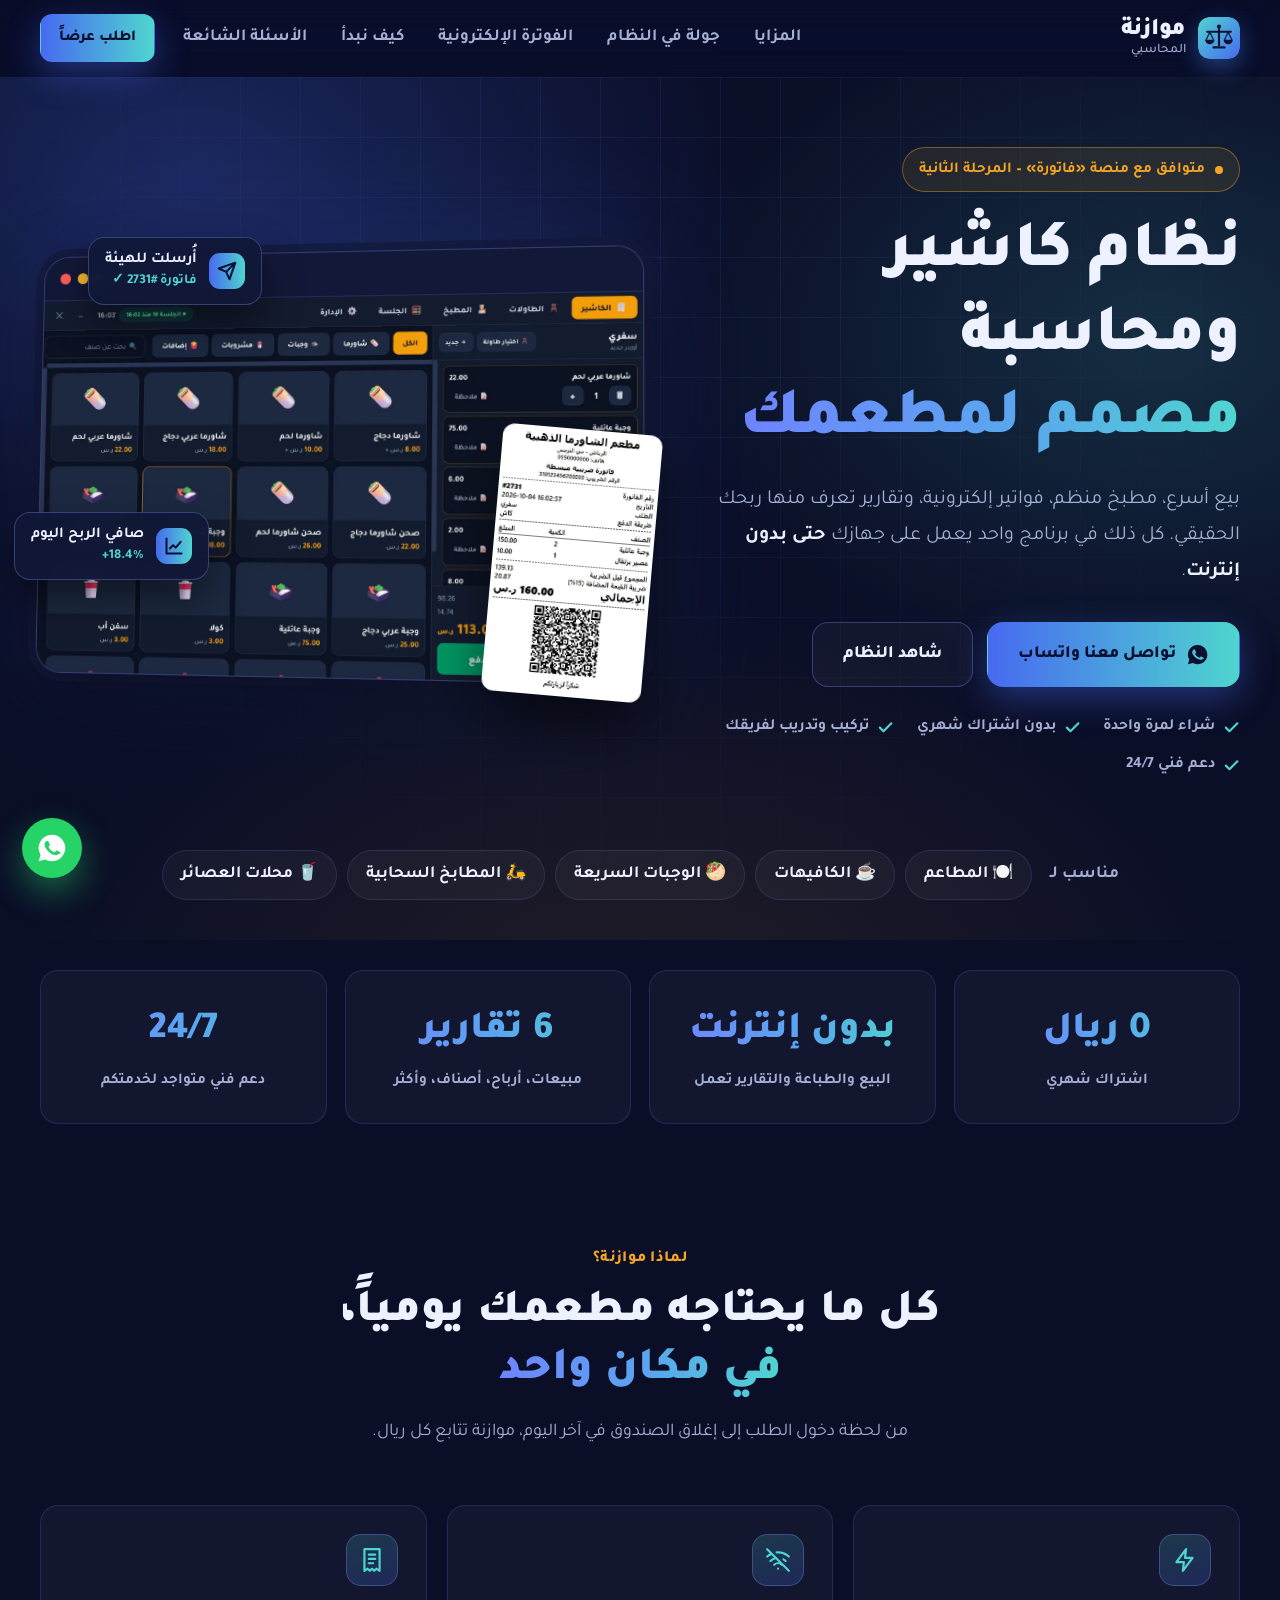
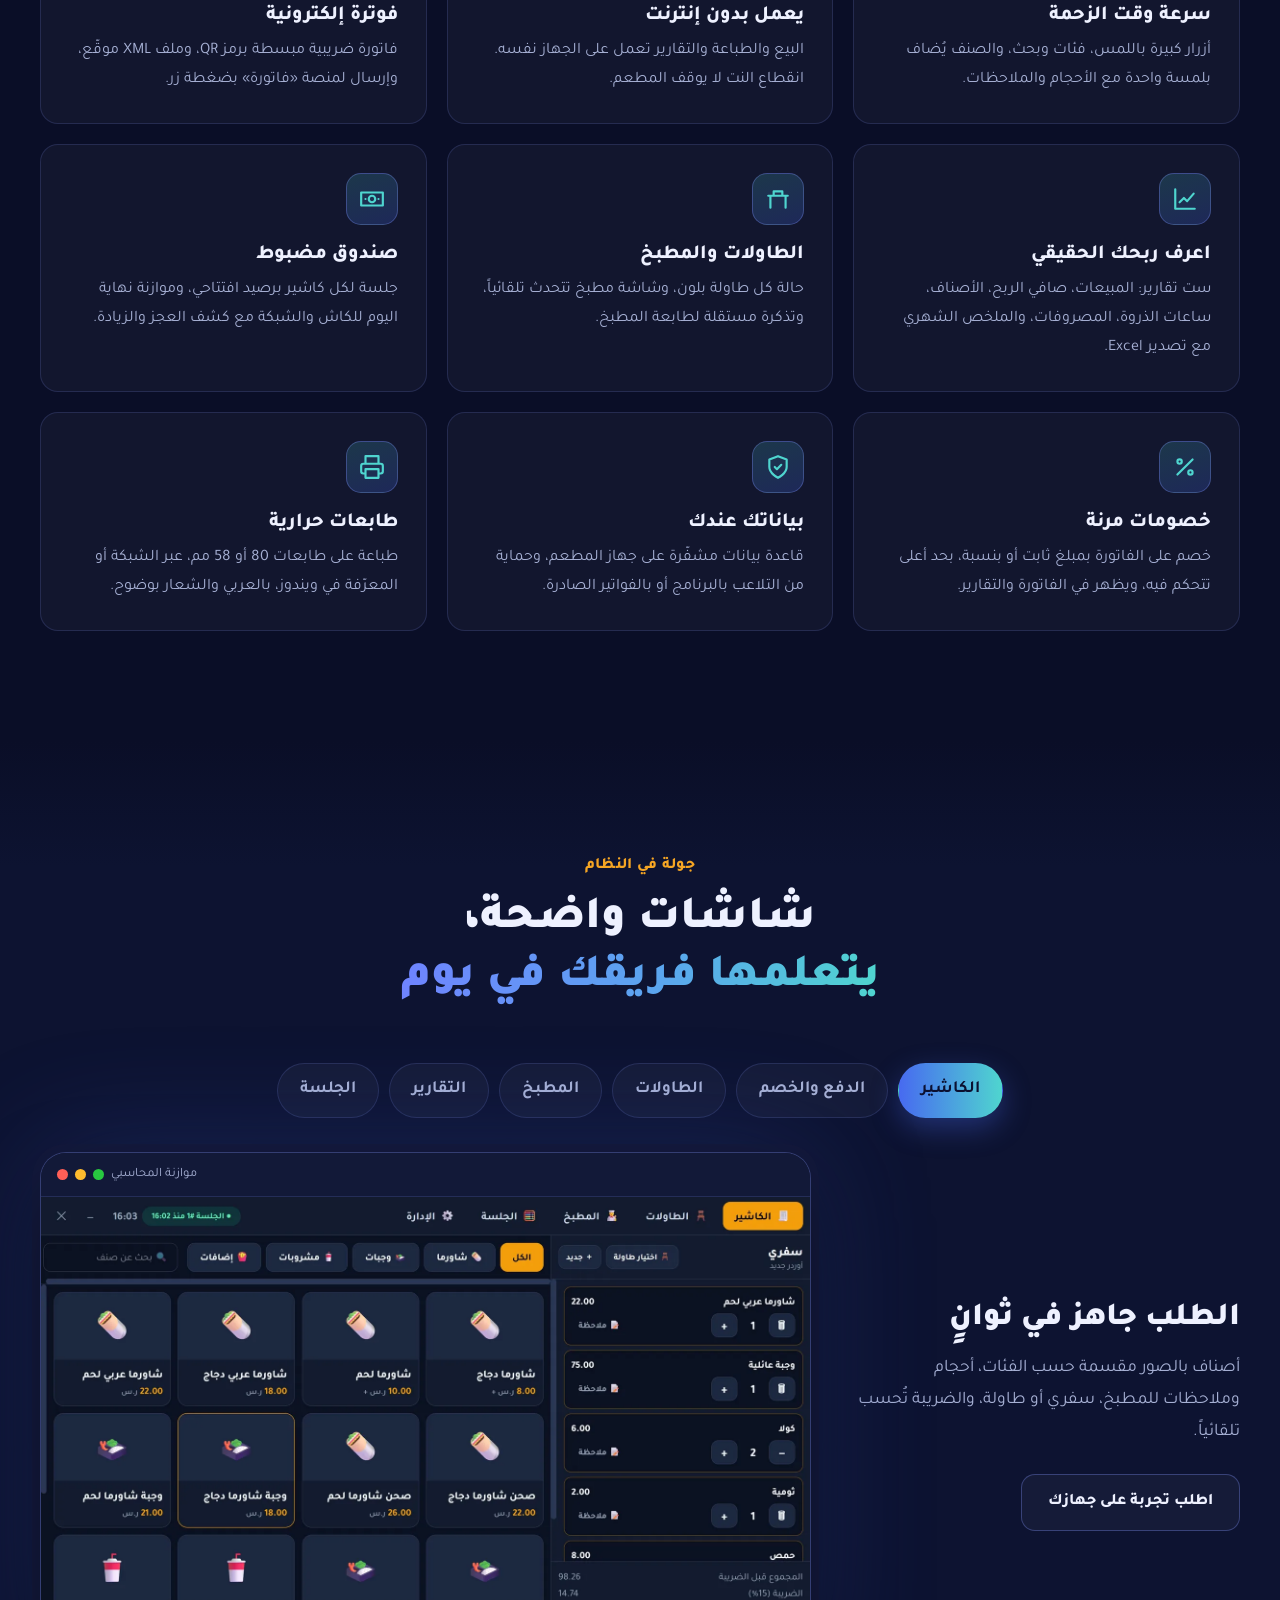
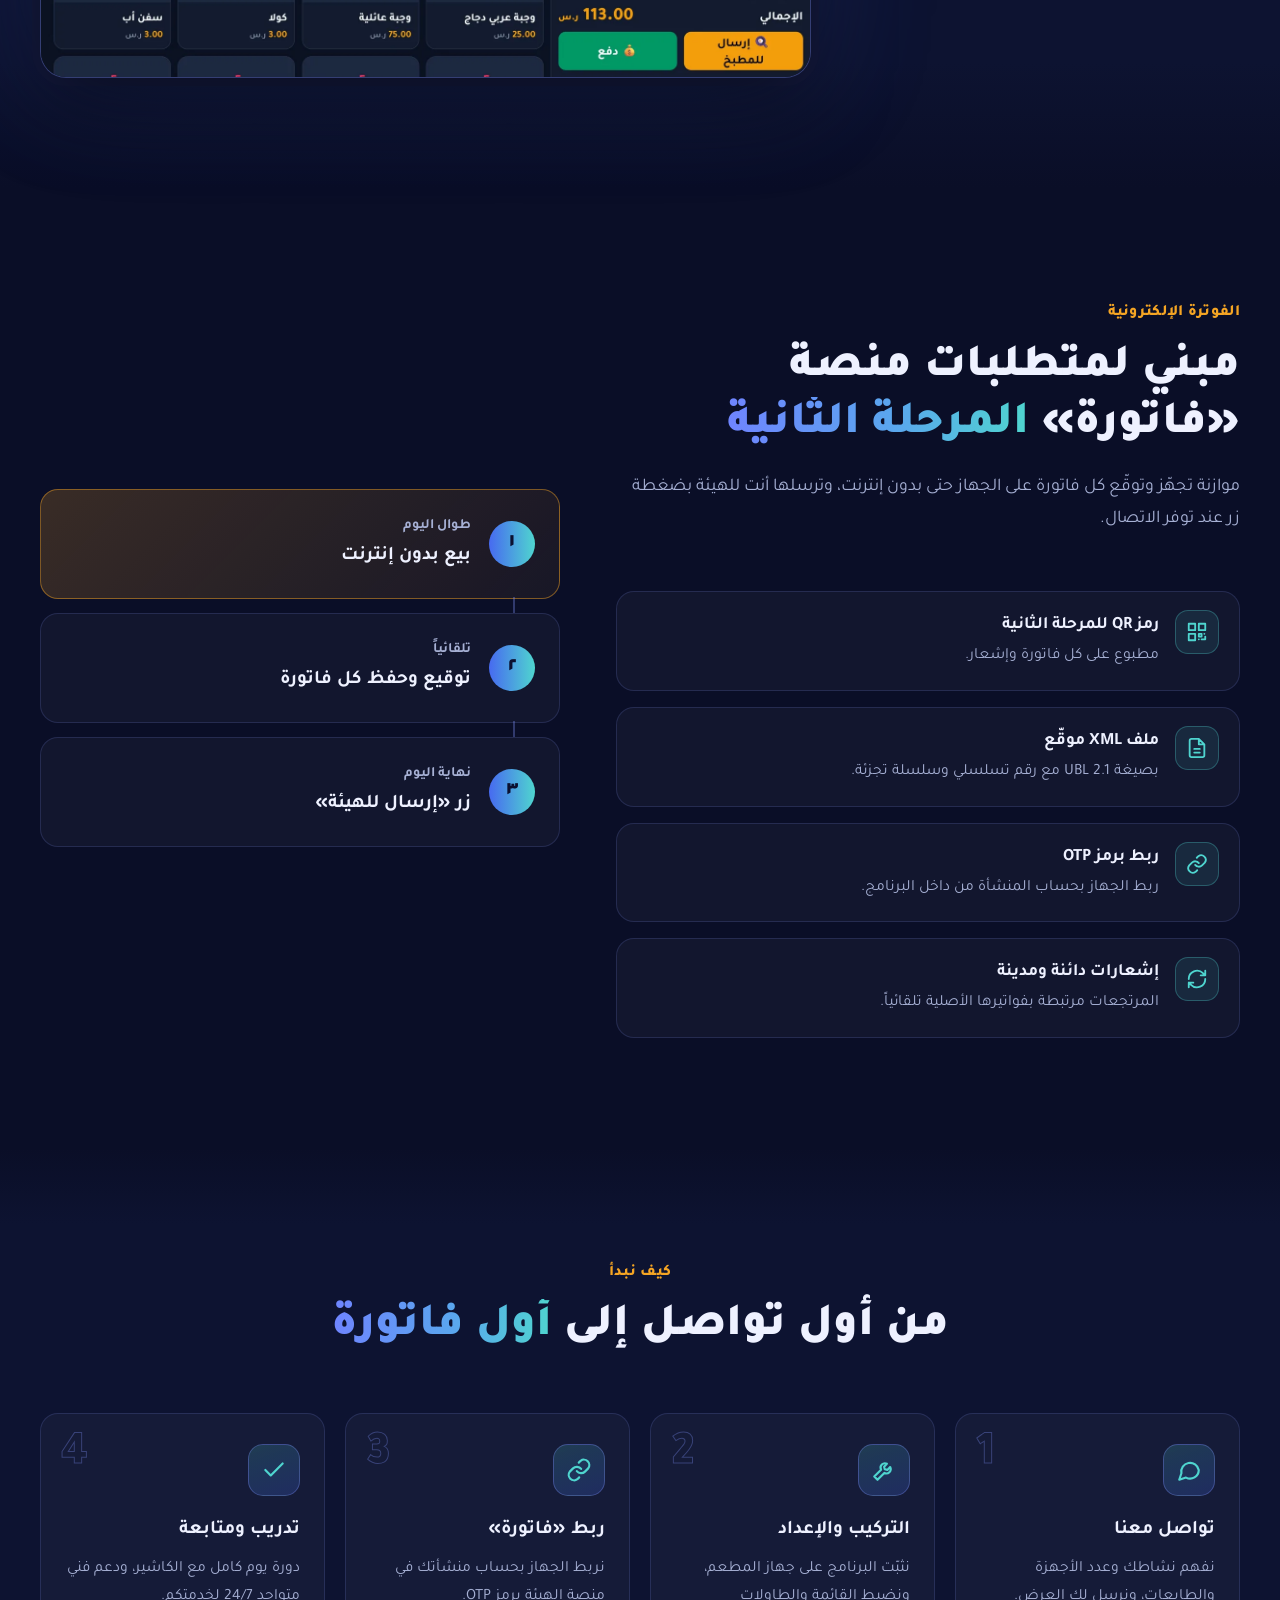
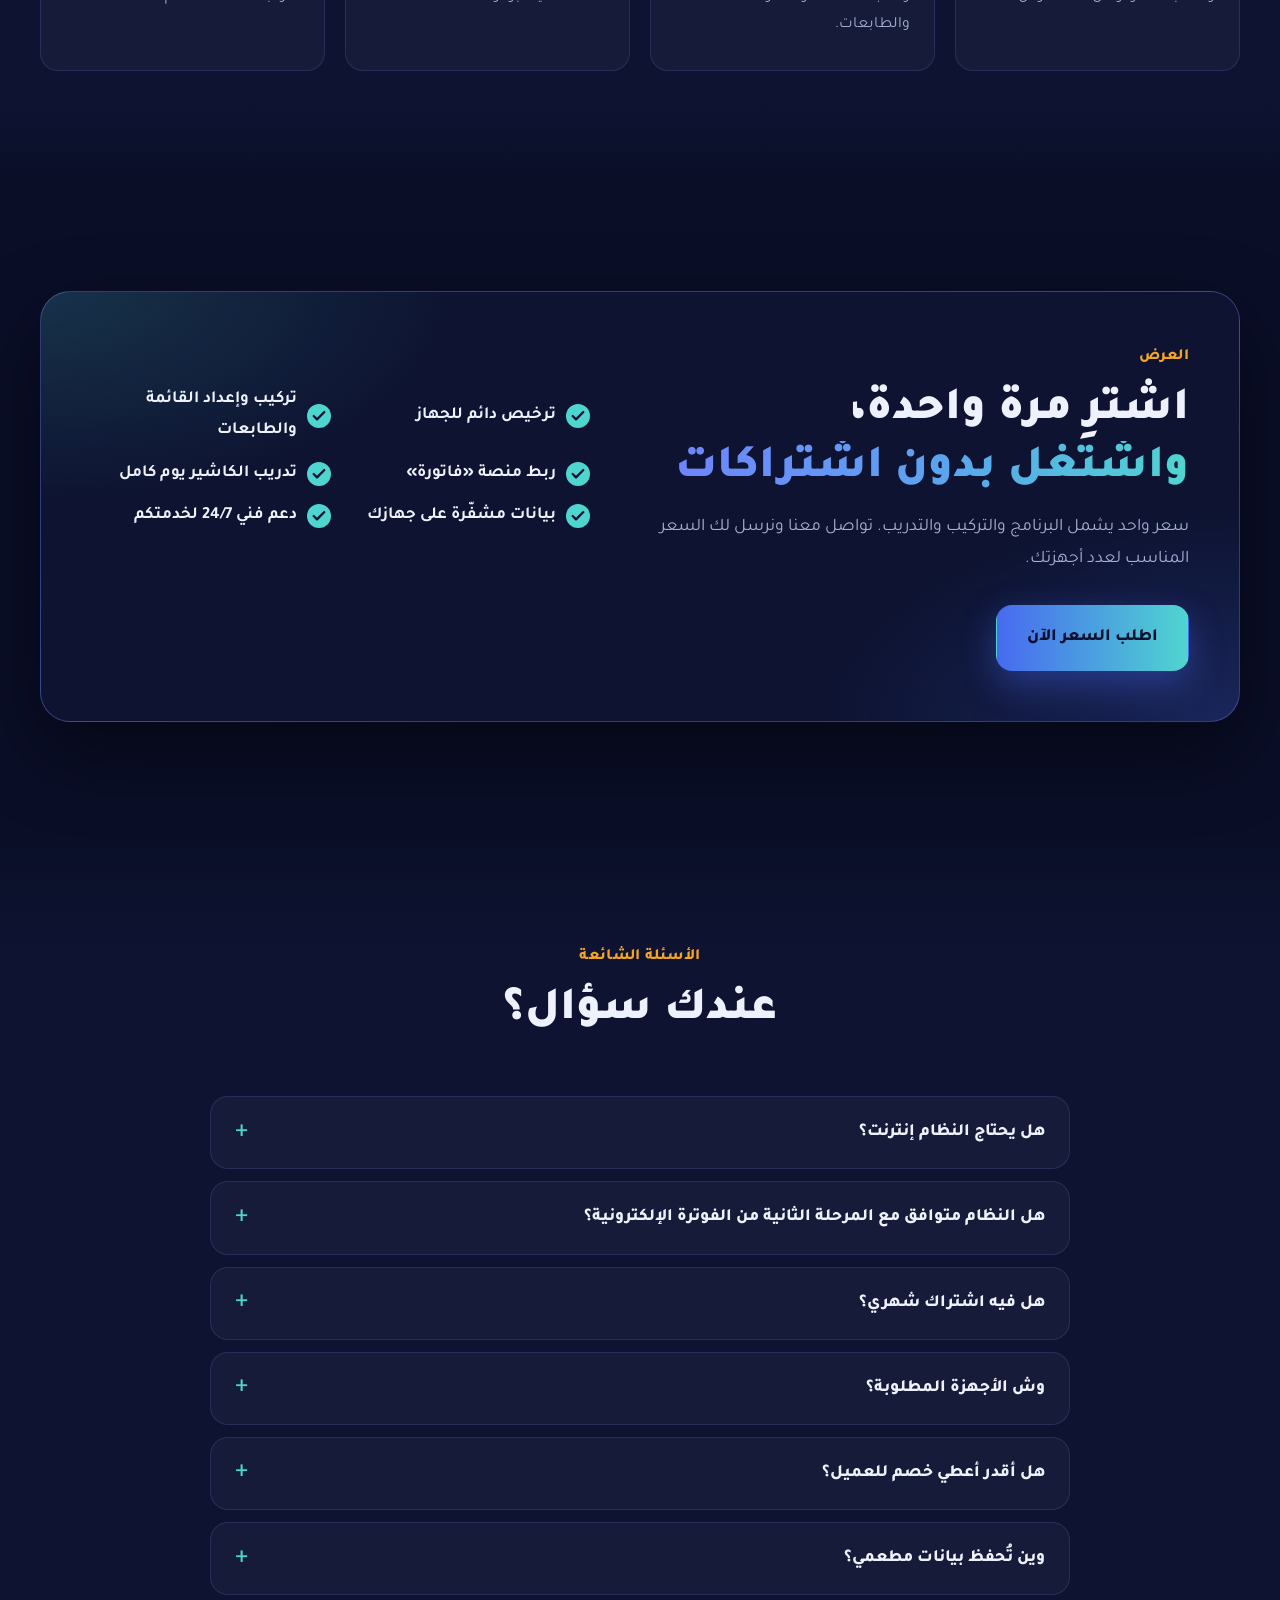
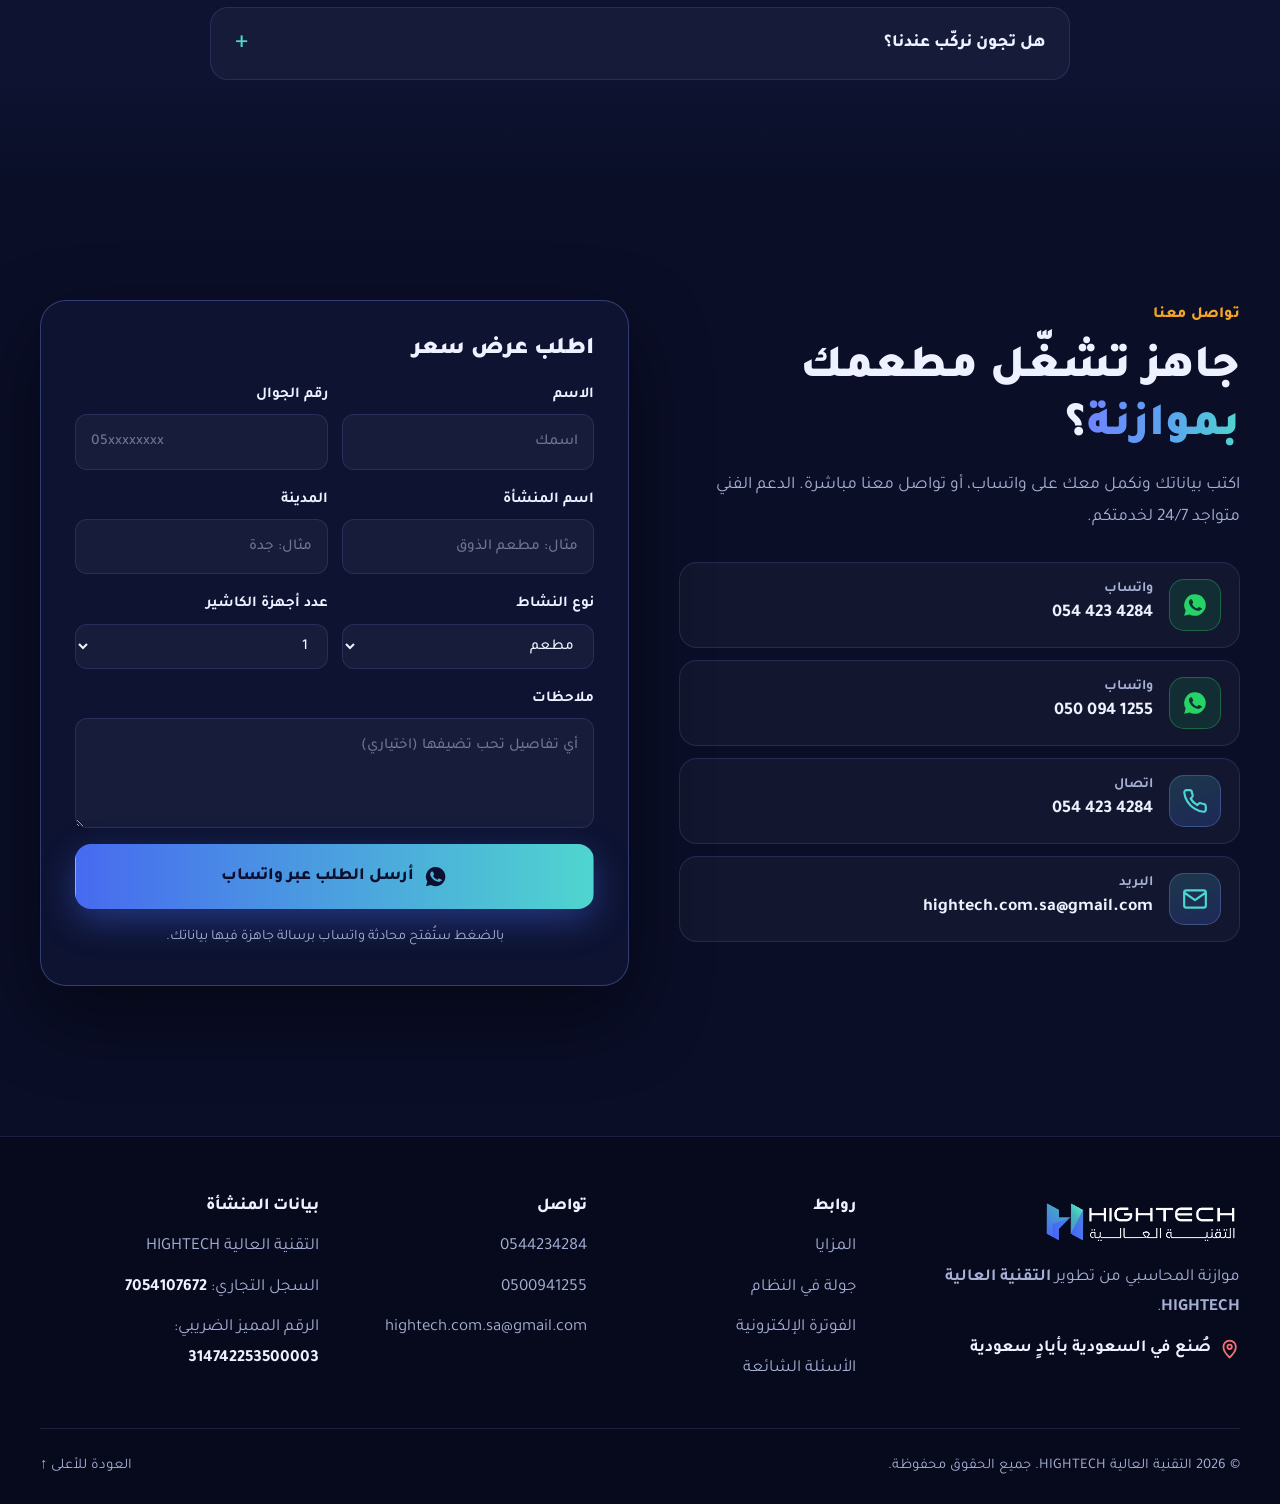
==== commit 7991aa84: "content: «واتساب» بدل «واتساب المحل» في قسم التواصل Co-Authored-By: Claude Opus 5.5 <noreply@anthrop" ====
--- a/index.html
+++ b/index.html
@@ -298,7 +298,7 @@
           <p>اكتب بياناتك ونكمل معك على واتساب، أو تواصل معنا مباشرة. الدعم الفني متواجد 24/7 لخدمتكم.</p>
           <ul class="direct">
             <li><a href="https://wa.me/966544234284" target="_blank" rel="noopener"><span class="ico wa"><svg class="ic"><use href="#i-wa"/></svg></span><span><small>واتساب</small><b dir="ltr">054 423 4284</b></span></a></li>
-            <li><a href="https://wa.me/966500941255" target="_blank" rel="noopener"><span class="ico wa"><svg class="ic"><use href="#i-wa"/></svg></span><span><small>واتساب المحل</small><b dir="ltr">050 094 1255</b></span></a></li>
+            <li><a href="https://wa.me/966500941255" target="_blank" rel="noopener"><span class="ico wa"><svg class="ic"><use href="#i-wa"/></svg></span><span><small>واتساب</small><b dir="ltr">050 094 1255</b></span></a></li>
             <li><a href="tel:+966544234284"><span class="ico"><svg class="ic"><use href="#i-phone"/></svg></span><span><small>اتصال</small><b dir="ltr">054 423 4284</b></span></a></li>
             <li><a href="mailto:hightech.com.sa@gmail.com"><span class="ico"><svg class="ic"><use href="#i-mail"/></svg></span><span><small>البريد</small><b>hightech.com.sa@gmail.com</b></span></a></li>
           </ul>
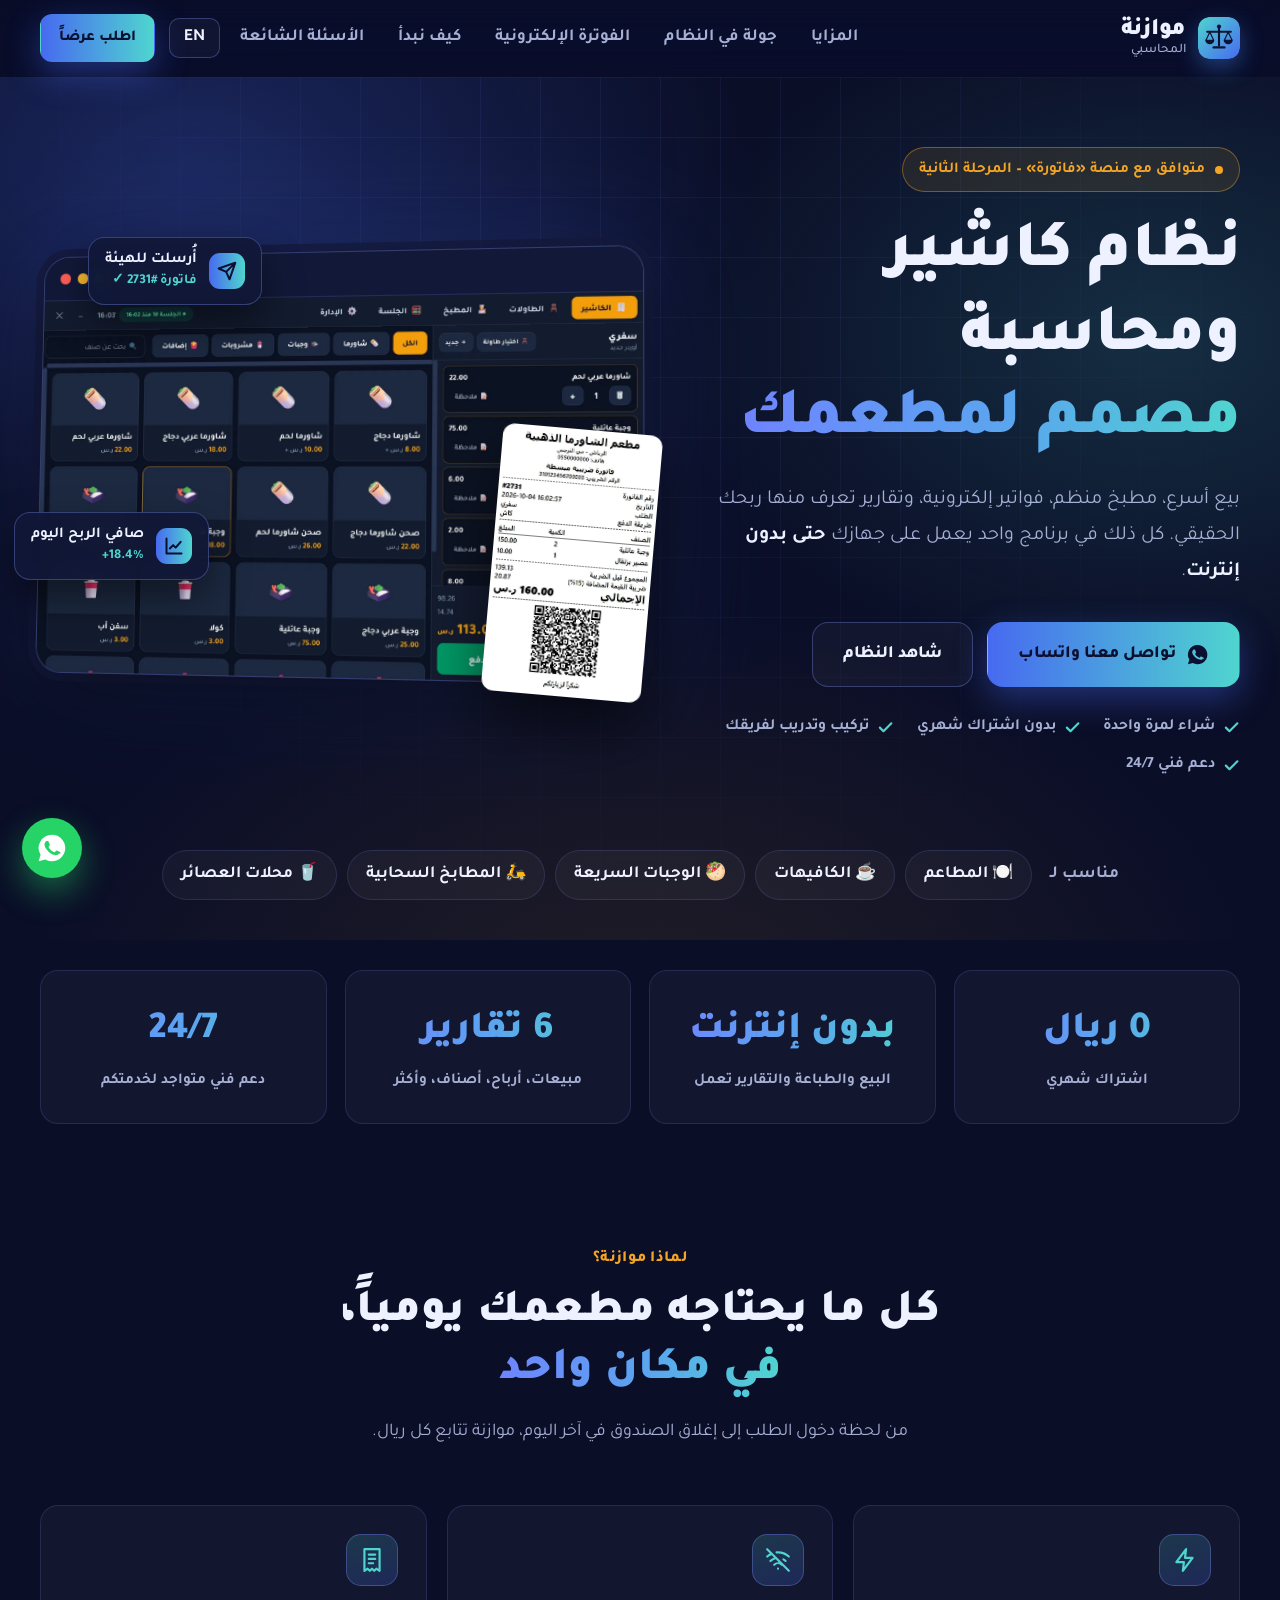
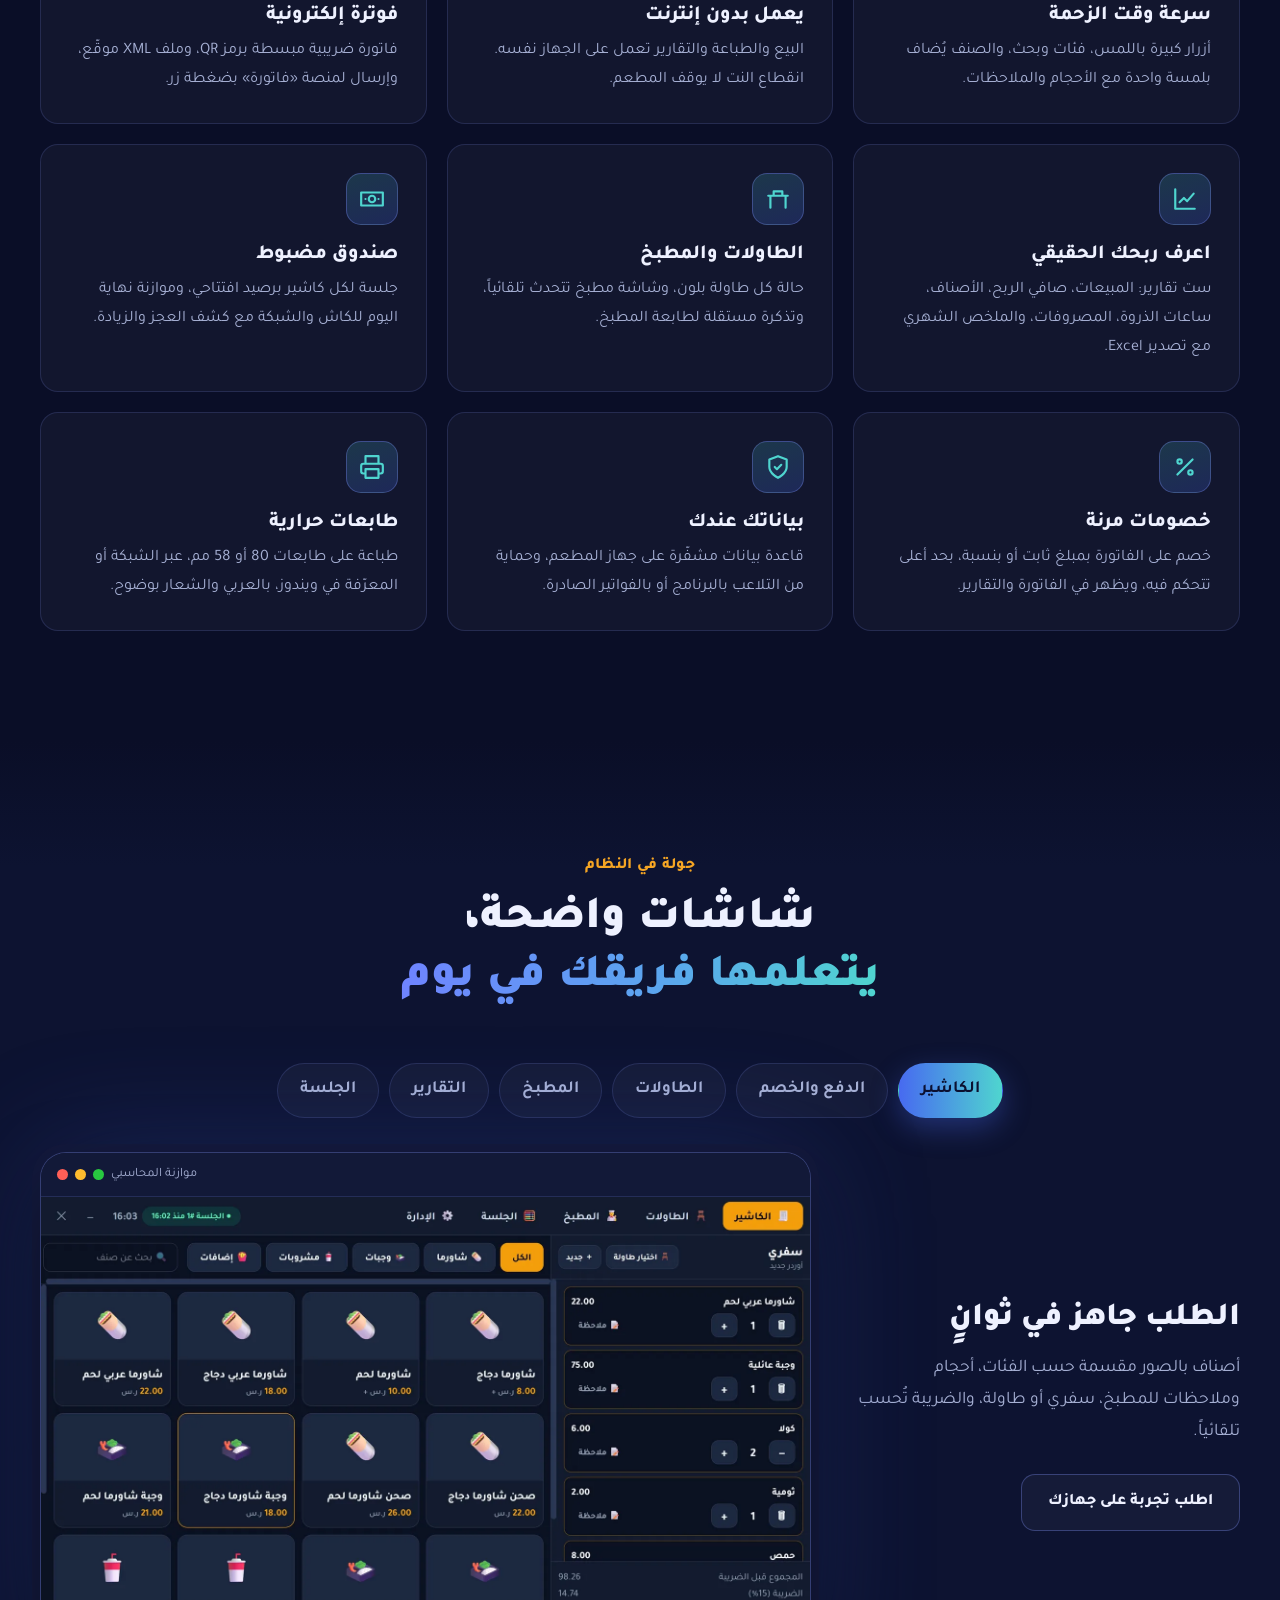
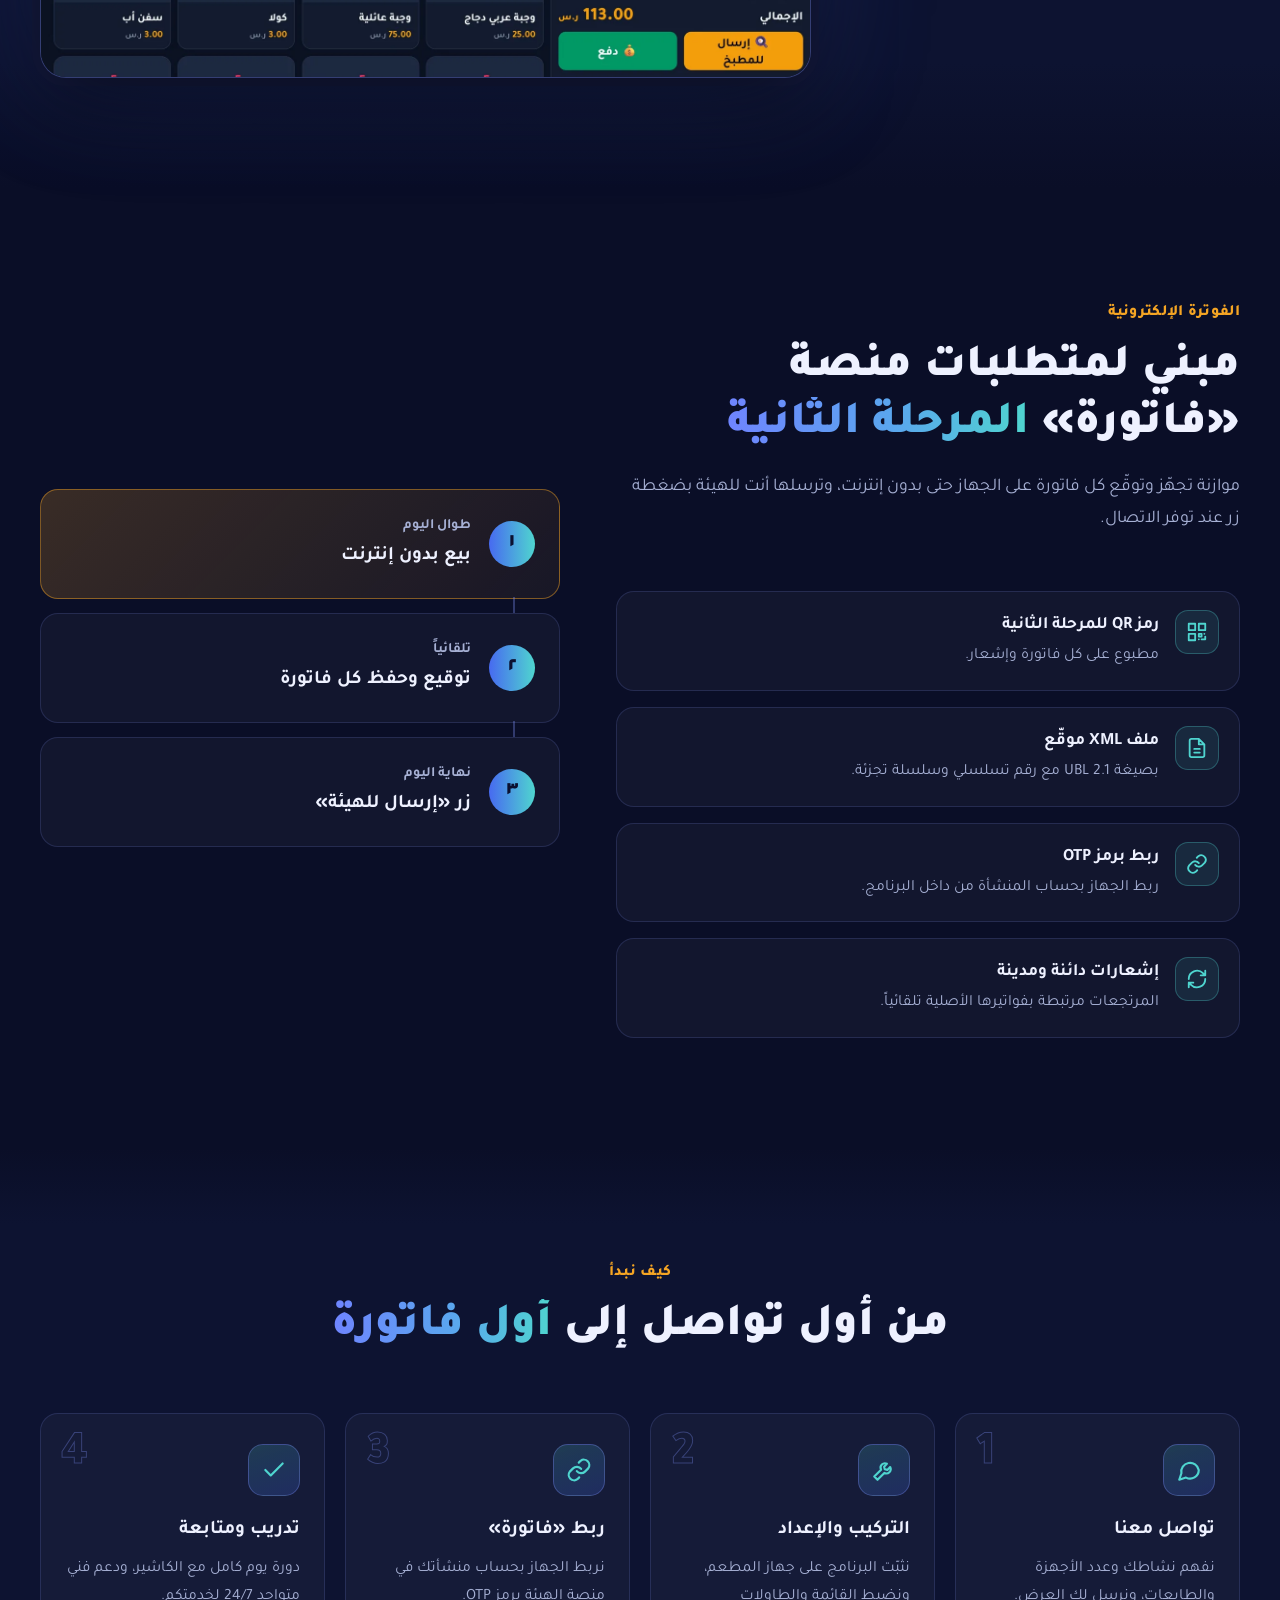
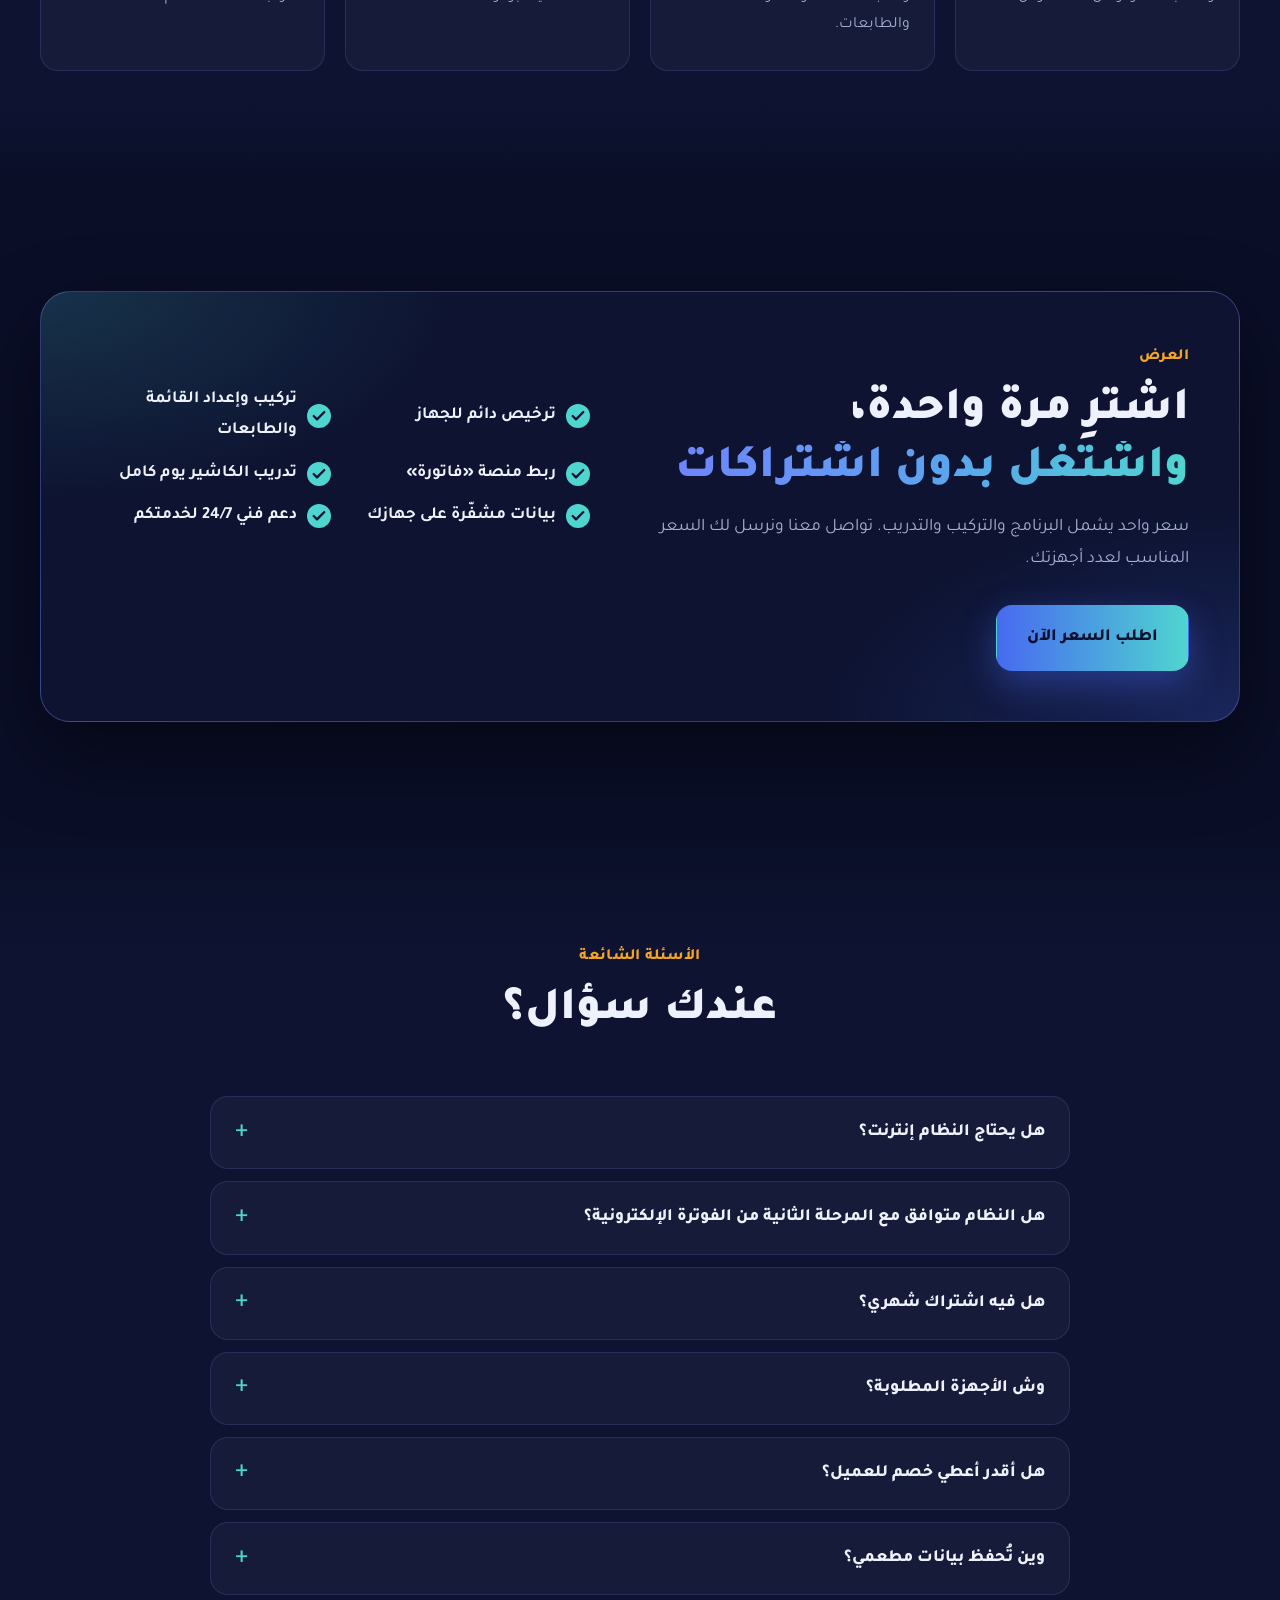
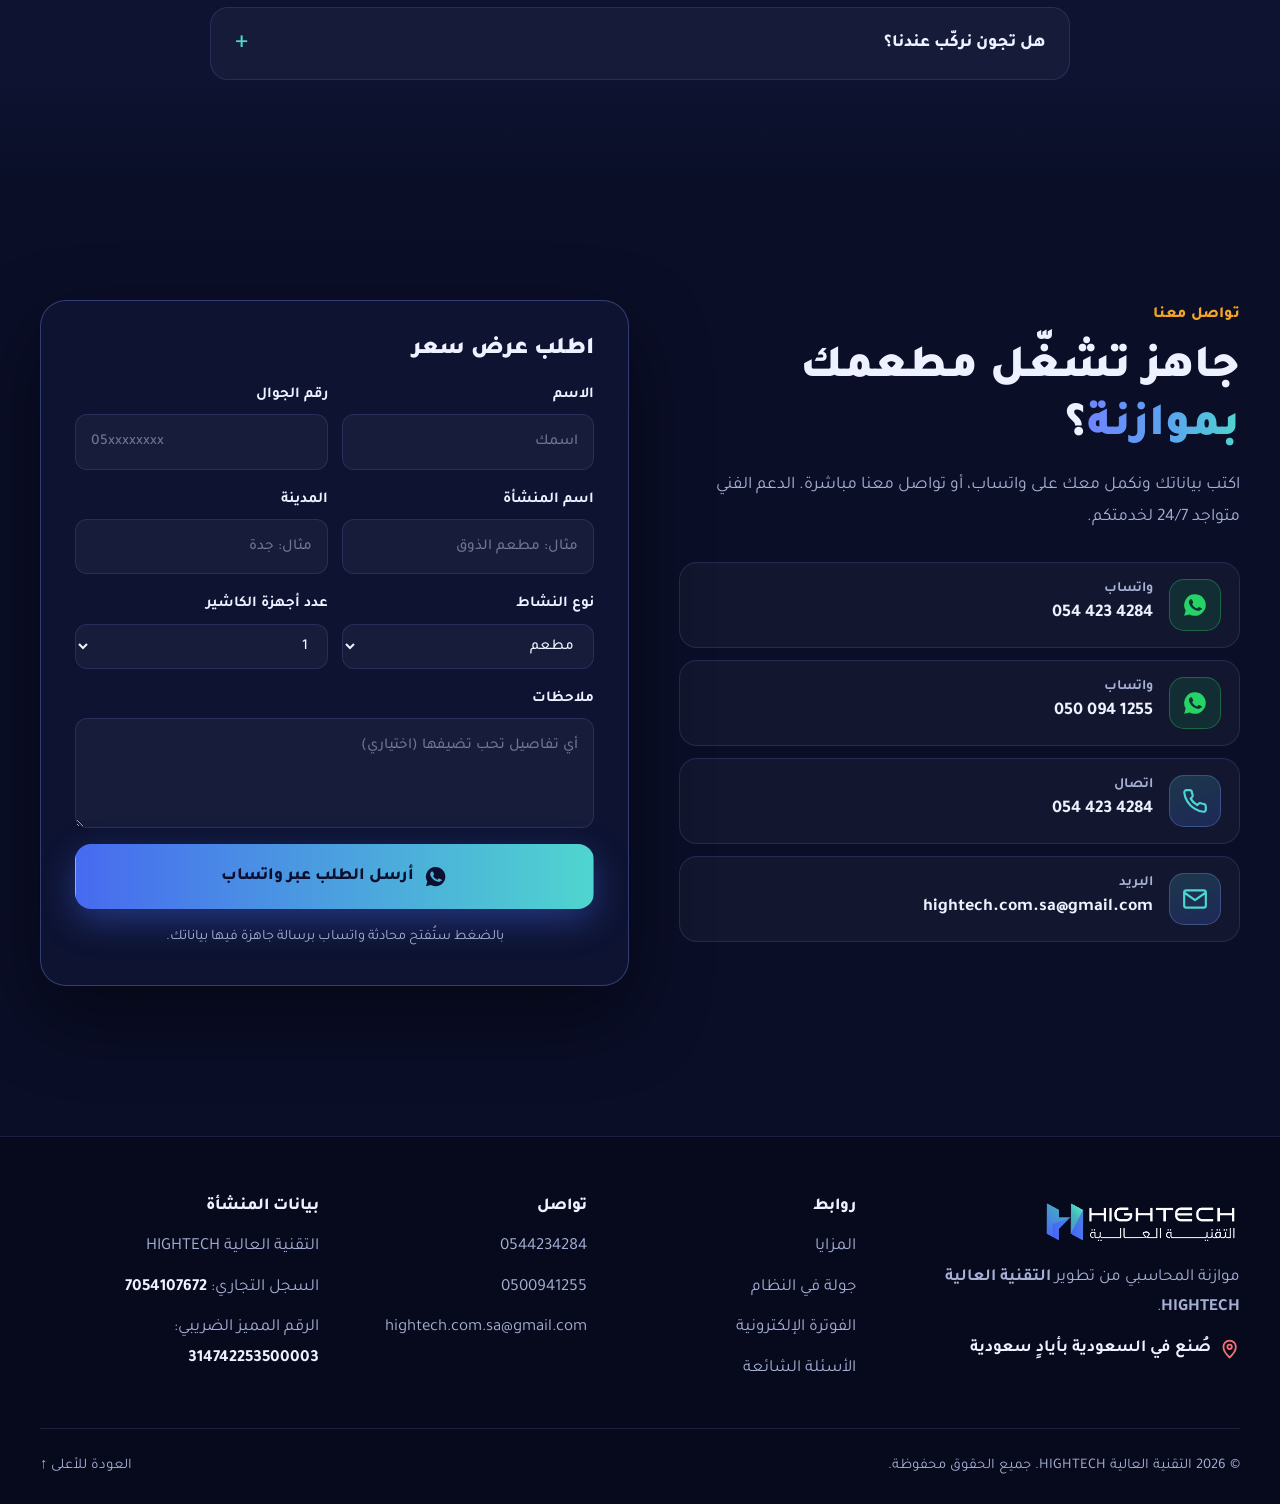
==== commit 6e75f686: "feat: نسخة إنجليزية من الموقع (/en/) وزر تبديل اللغة - صفحة en/index.html من اليسار لليمين بنفس التص" ====
--- a/index.html
+++ b/index.html
@@ -7,12 +7,16 @@
   <meta name="description" content="موازنة المحاسبي: نظام كاشير ومحاسبة للمطاعم يعمل بدون إنترنت، متوافق مع منصة «فاتورة» المرحلة الثانية، بتقارير أرباح وشاشة مطبخ وطاولات. شراء لمرة واحدة بدون اشتراك شهري.">
   <meta name="keywords" content="نظام كاشير, نظام محاسبي للمطاعم, نقاط بيع, POS, فاتورة إلكترونية, المرحلة الثانية, نظام مطاعم, كافيهات, موازنة">
   <link rel="canonical" href="https://mowaznah.com/">
+  <link rel="alternate" hreflang="ar" href="https://mowaznah.com/">
+  <link rel="alternate" hreflang="en" href="https://mowaznah.com/en/">
+  <link rel="alternate" hreflang="x-default" href="https://mowaznah.com/">
   <meta name="theme-color" content="#0a0e27">
   <link rel="icon" href="assets/img/logo-icon.svg" type="image/svg+xml">
   <link rel="apple-touch-icon" href="assets/img/apple-touch-icon.png">
 
   <meta property="og:type" content="website">
   <meta property="og:locale" content="ar_SA">
+  <meta property="og:locale:alternate" content="en_US">
   <meta property="og:site_name" content="موازنة المحاسبي">
   <meta property="og:title" content="موازنة المحاسبي | نظام كاشير ومحاسبة مصمم لمطعمك">
   <meta property="og:description" content="يعمل بدون إنترنت، فوترة إلكترونية متوافقة مع «فاتورة»، وتقارير أرباح حقيقية. شراء لمرة واحدة.">
@@ -93,6 +97,7 @@
         <a href="#einvoice">الفوترة الإلكترونية</a>
         <a href="#how">كيف نبدأ</a>
         <a href="#faq">الأسئلة الشائعة</a>
+        <a href="en/" class="lang-switch" lang="en" hreflang="en" title="English">EN</a>
         <a href="#contact" class="btn btn-sm btn-primary nav-cta">اطلب عرضاً</a>
       </nav>
       <button class="menu-btn" id="menuBtn" aria-label="القائمة" aria-expanded="false" aria-controls="links">
--- a/css/style.css
+++ b/css/style.css
@@ -327,6 +327,28 @@
   .hero-visual .device { transform: none; }
 }
 
+/* زر تبديل اللغة */
+.lang-switch {
+  display: inline-flex; align-items: center; justify-content: center; min-width: 46px; height: 40px; padding: 0 12px;
+  border-radius: 12px; border: 1px solid var(--line-strong); background: var(--surface); color: var(--text) !important; font-weight: 800;
+}
+.lang-switch:hover { border-color: var(--teal); background: var(--surface-2) !important; }
+
+/* ───────── الصفحة الإنجليزية (من اليسار لليمين) ───────── */
+[dir='ltr'] body, body[dir='ltr'] { letter-spacing: 0; }
+[dir='ltr'] .hero h1 { font-size: clamp(2.3rem, 4.3vw, 3.7rem); letter-spacing: -1px; line-height: 1.12; }
+[dir='ltr'] .hero-visual .device { transform: rotateY(9deg) rotateX(4deg); transform-origin: right center; }
+[dir='ltr'] .hero-visual:hover .device { transform: rotateY(4deg) rotateX(2deg); }
+[dir='ltr'] .receipt { right: auto; left: -18px; transform: rotate(-5deg); }
+[dir='ltr'] .f1 { left: auto; right: 8%; }
+[dir='ltr'] .f2 { left: auto; right: -26px; }
+[dir='ltr'] .steps li::before { left: auto; right: 20px; }
+[dir='ltr'] .flow li:not(:last-child)::after { right: auto; left: 44px; }
+[dir='ltr'] .direct a:hover { transform: translateX(4px); }
+[dir='ltr'] .wa-float { left: auto; right: 22px; }
+[dir='ltr'] .foot-col a[dir='ltr'] { text-align: left; }
+[dir='ltr'] .device-bar span { direction: ltr; }
+
 /* ───────── الشاشات الأصغر ───────── */
 @media (max-width: 1080px) {
   .hero-in, .tour-panel, .einv, .contact, .offer { grid-template-columns: 1fr; }
@@ -366,4 +388,8 @@
   .receipt { right: -6px; width: 30%; }
   .hero-visual .device { transform: none; }
   .wa-float { width: 54px; height: 54px; bottom: 16px; left: 16px; }
-}
+  [dir='ltr'] .wa-float { left: auto; right: 16px; }
+  [dir='ltr'] .f2 { right: -6px; }
+  [dir='ltr'] .f1 { right: 4%; }
+  [dir='ltr'] .receipt { left: -6px; }
+}
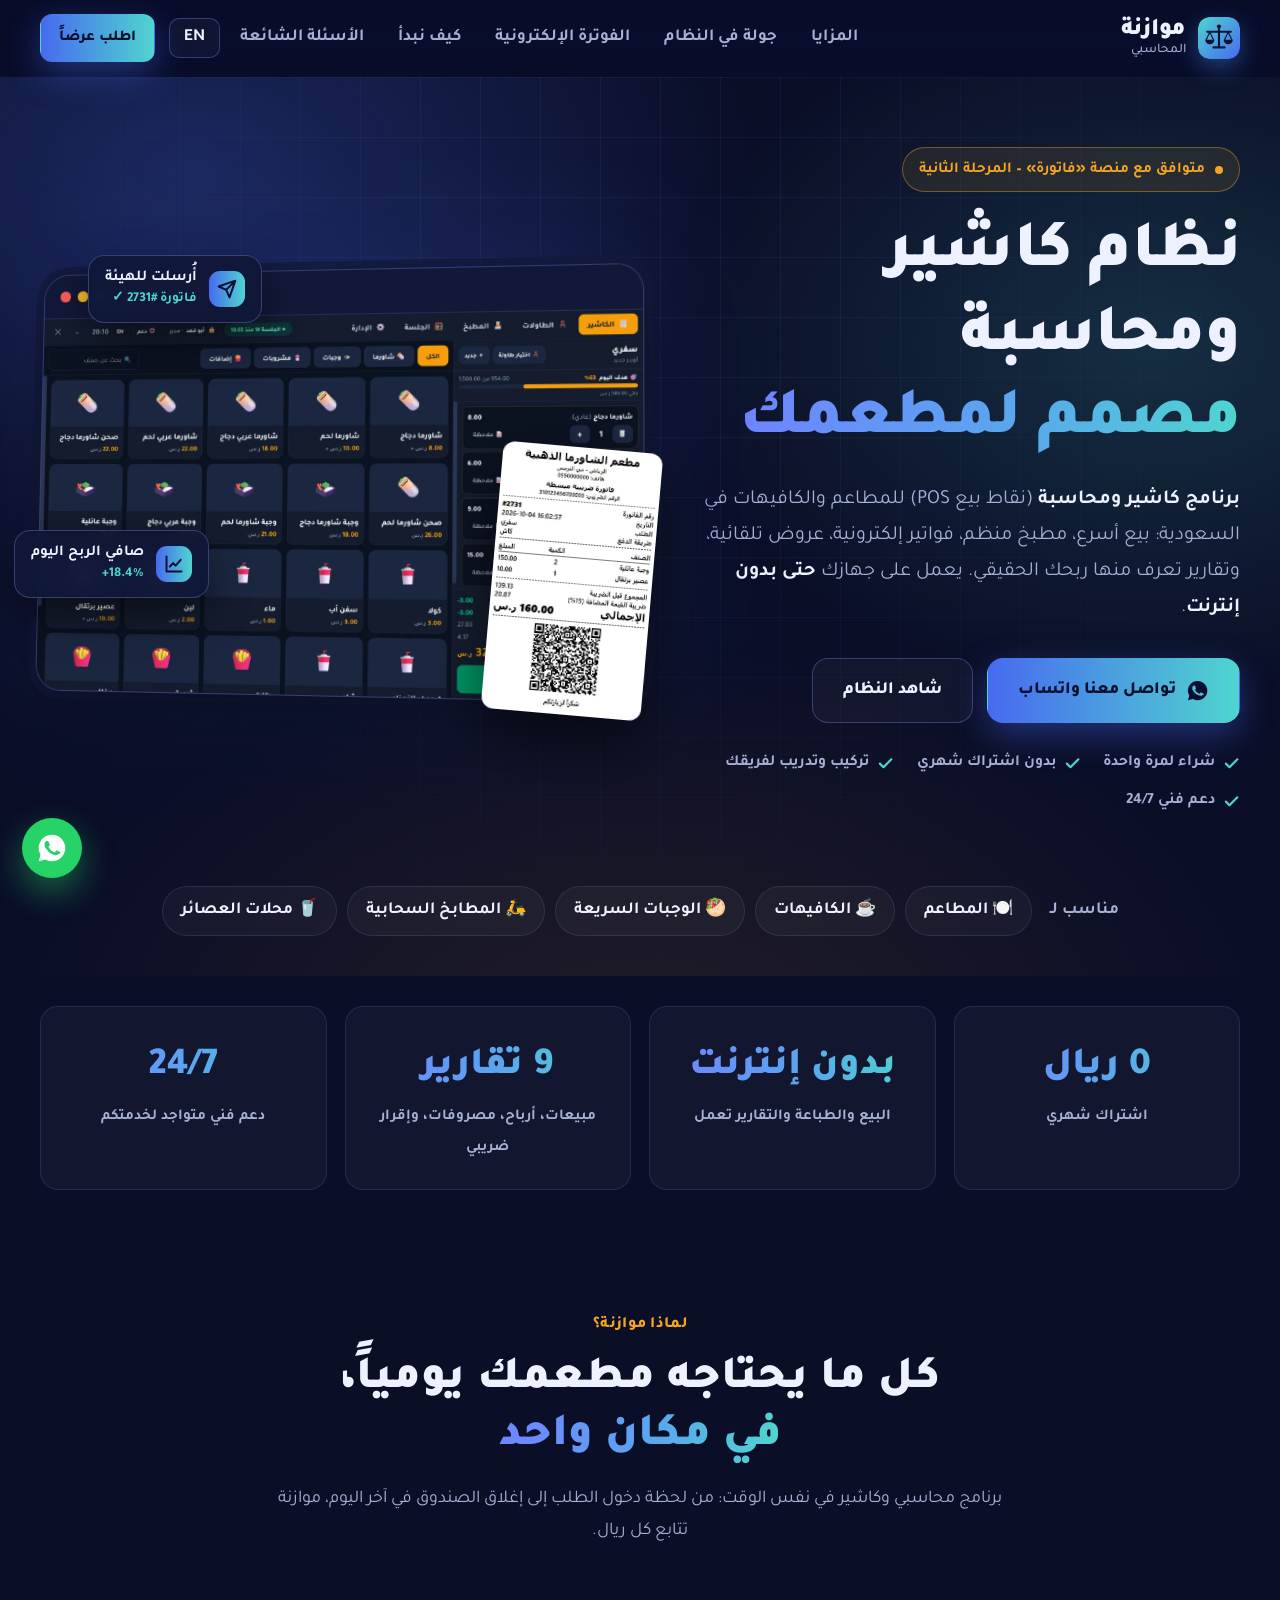
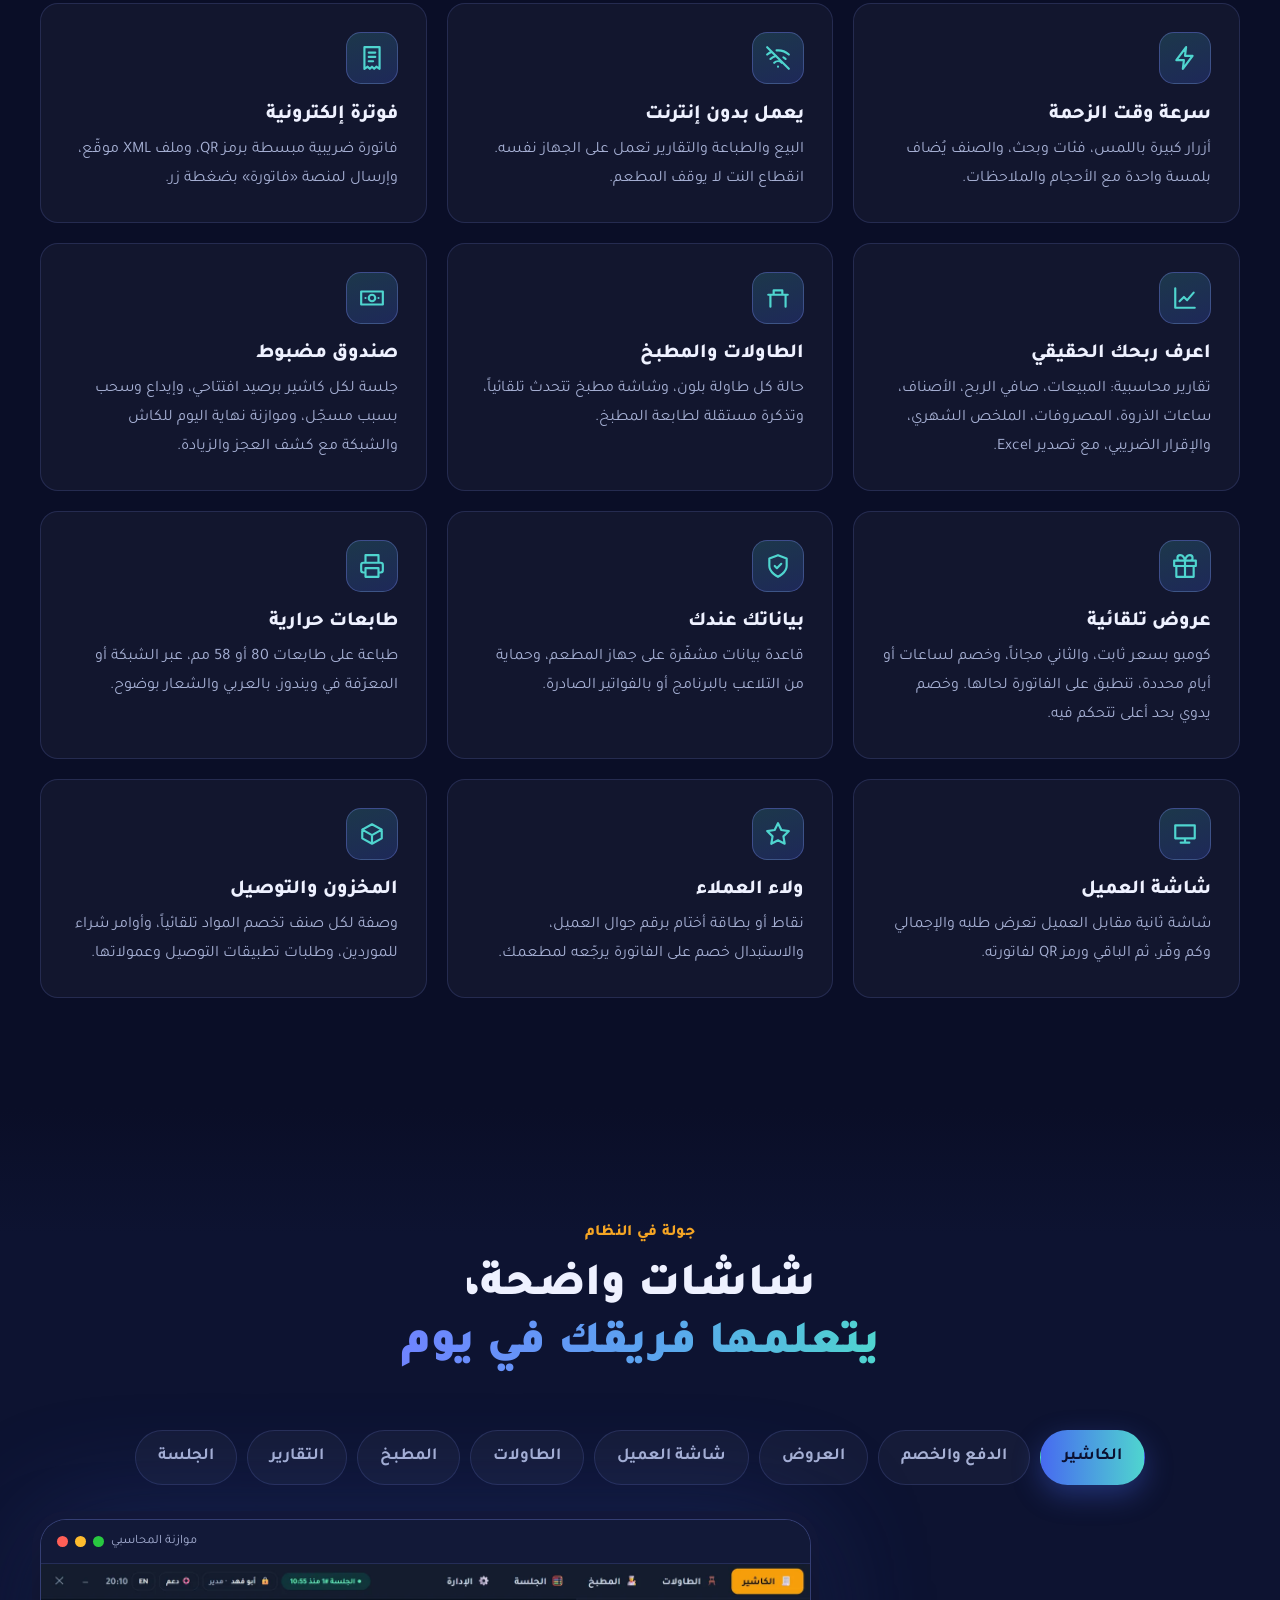
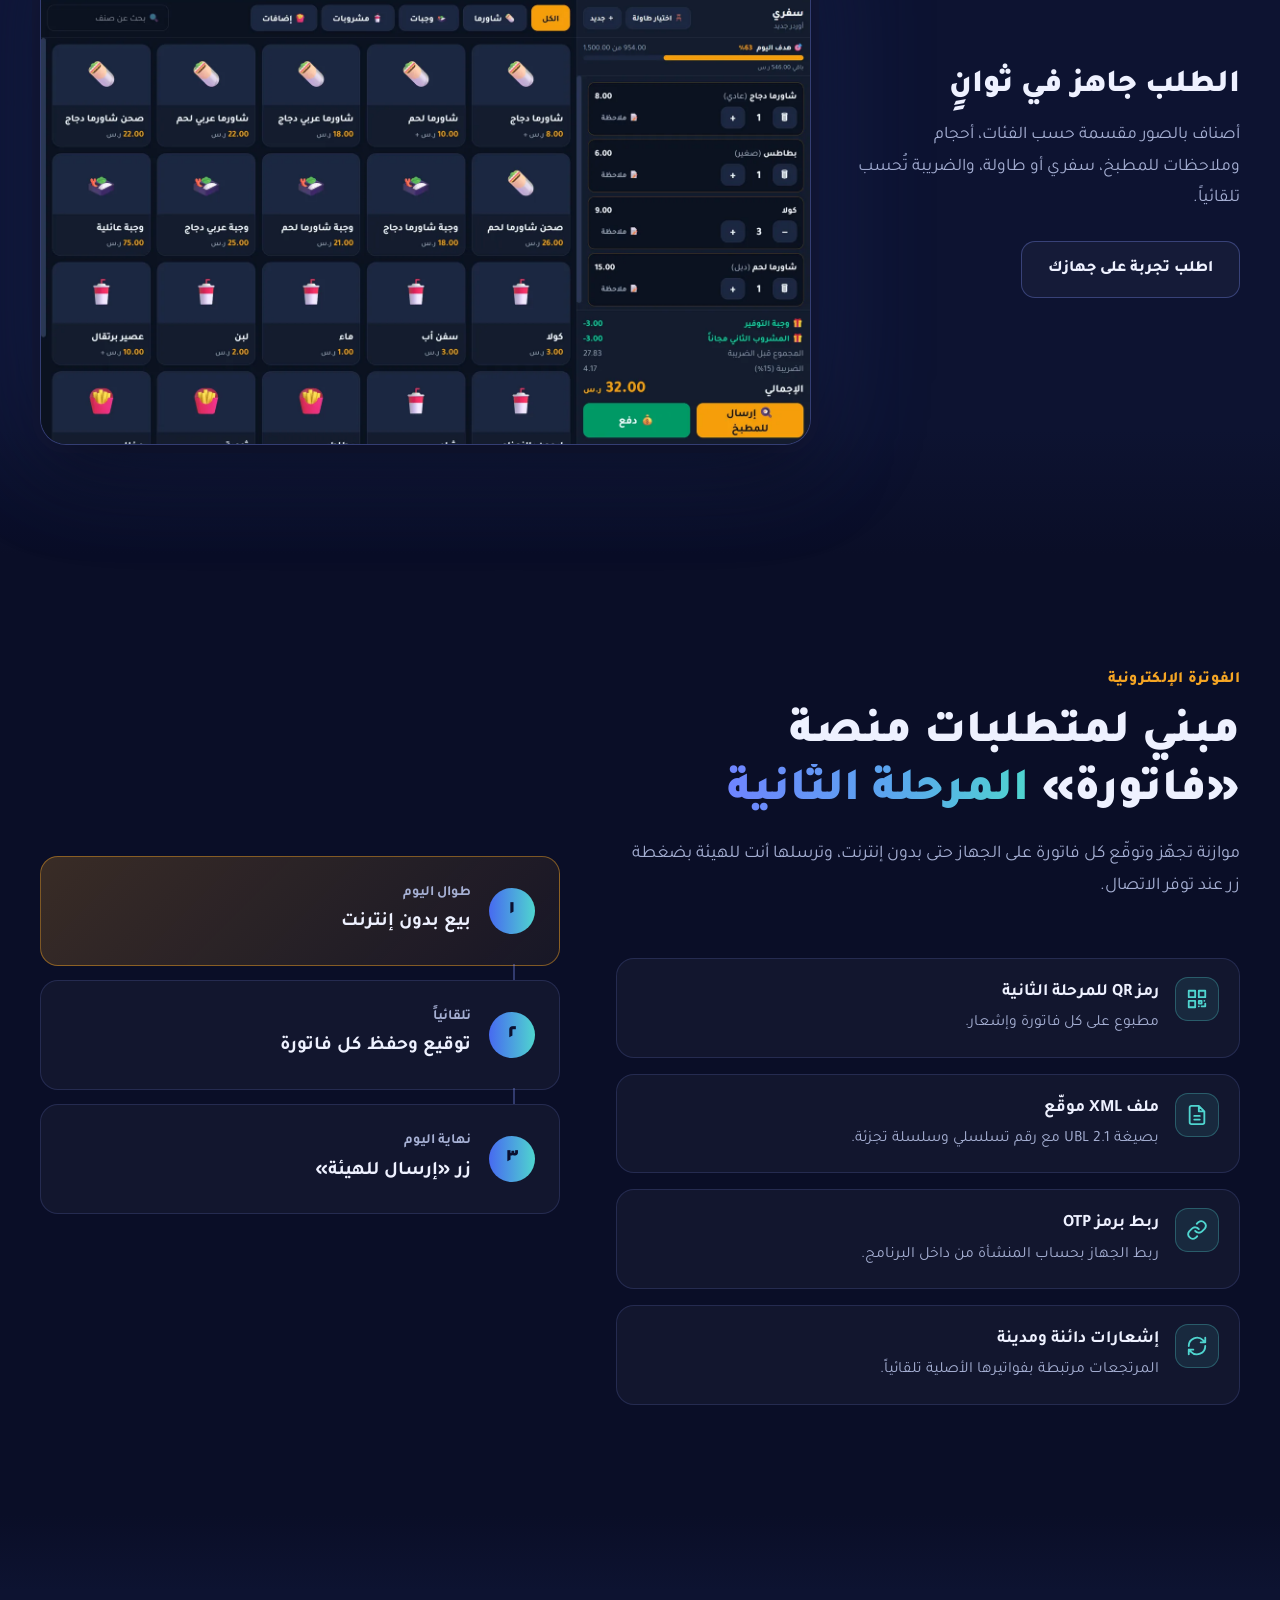
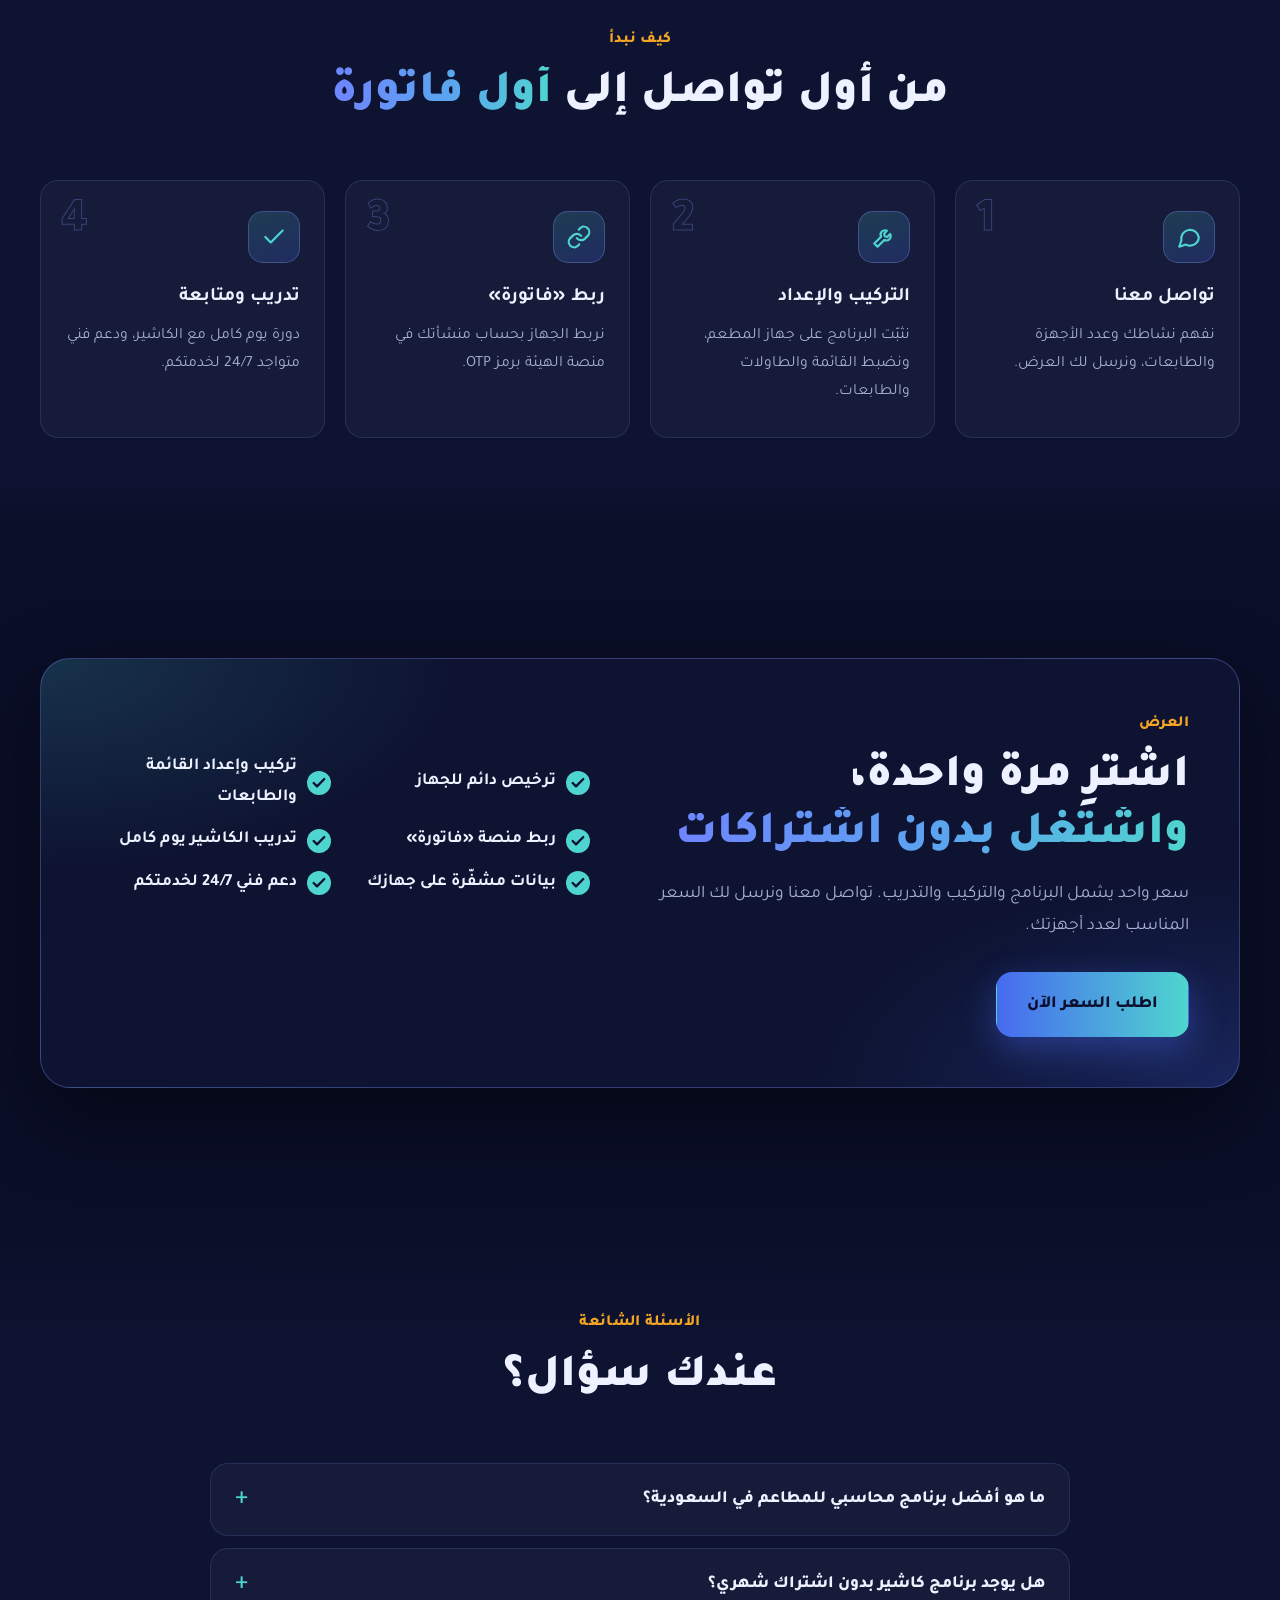
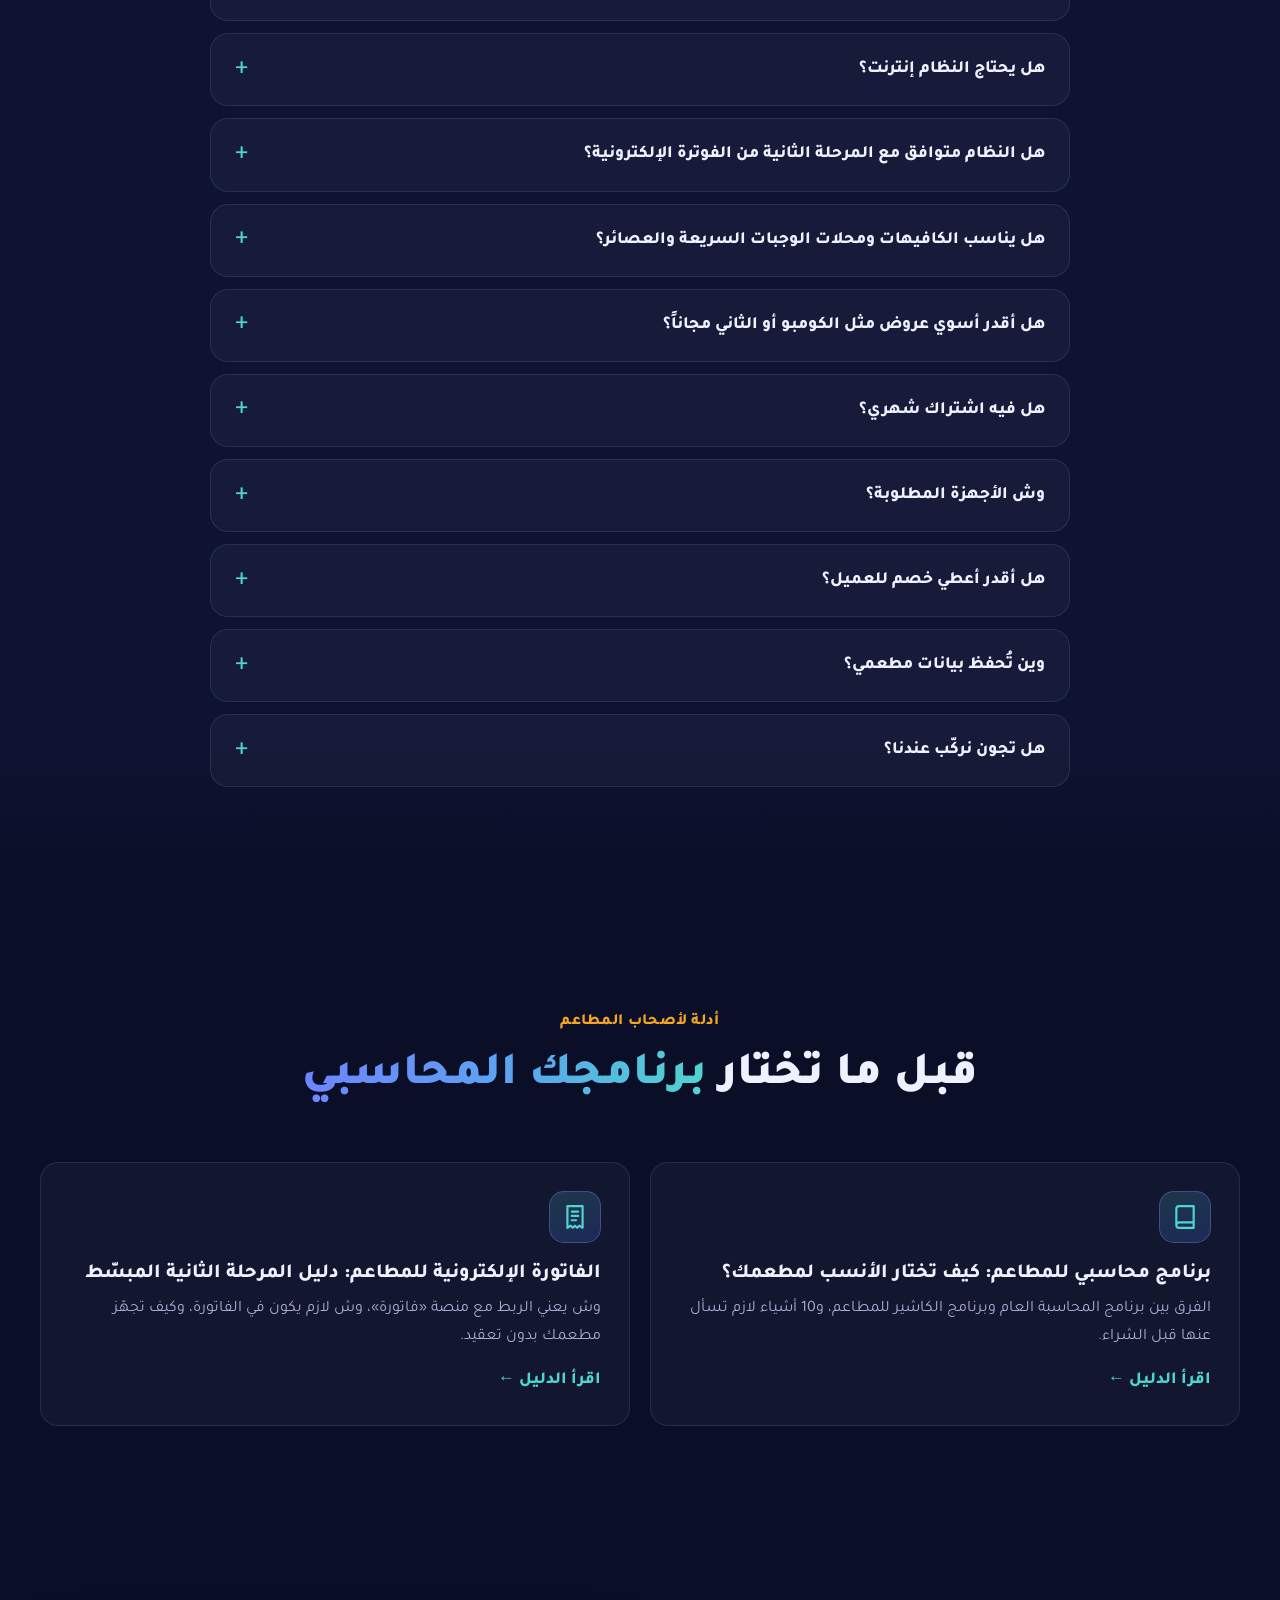
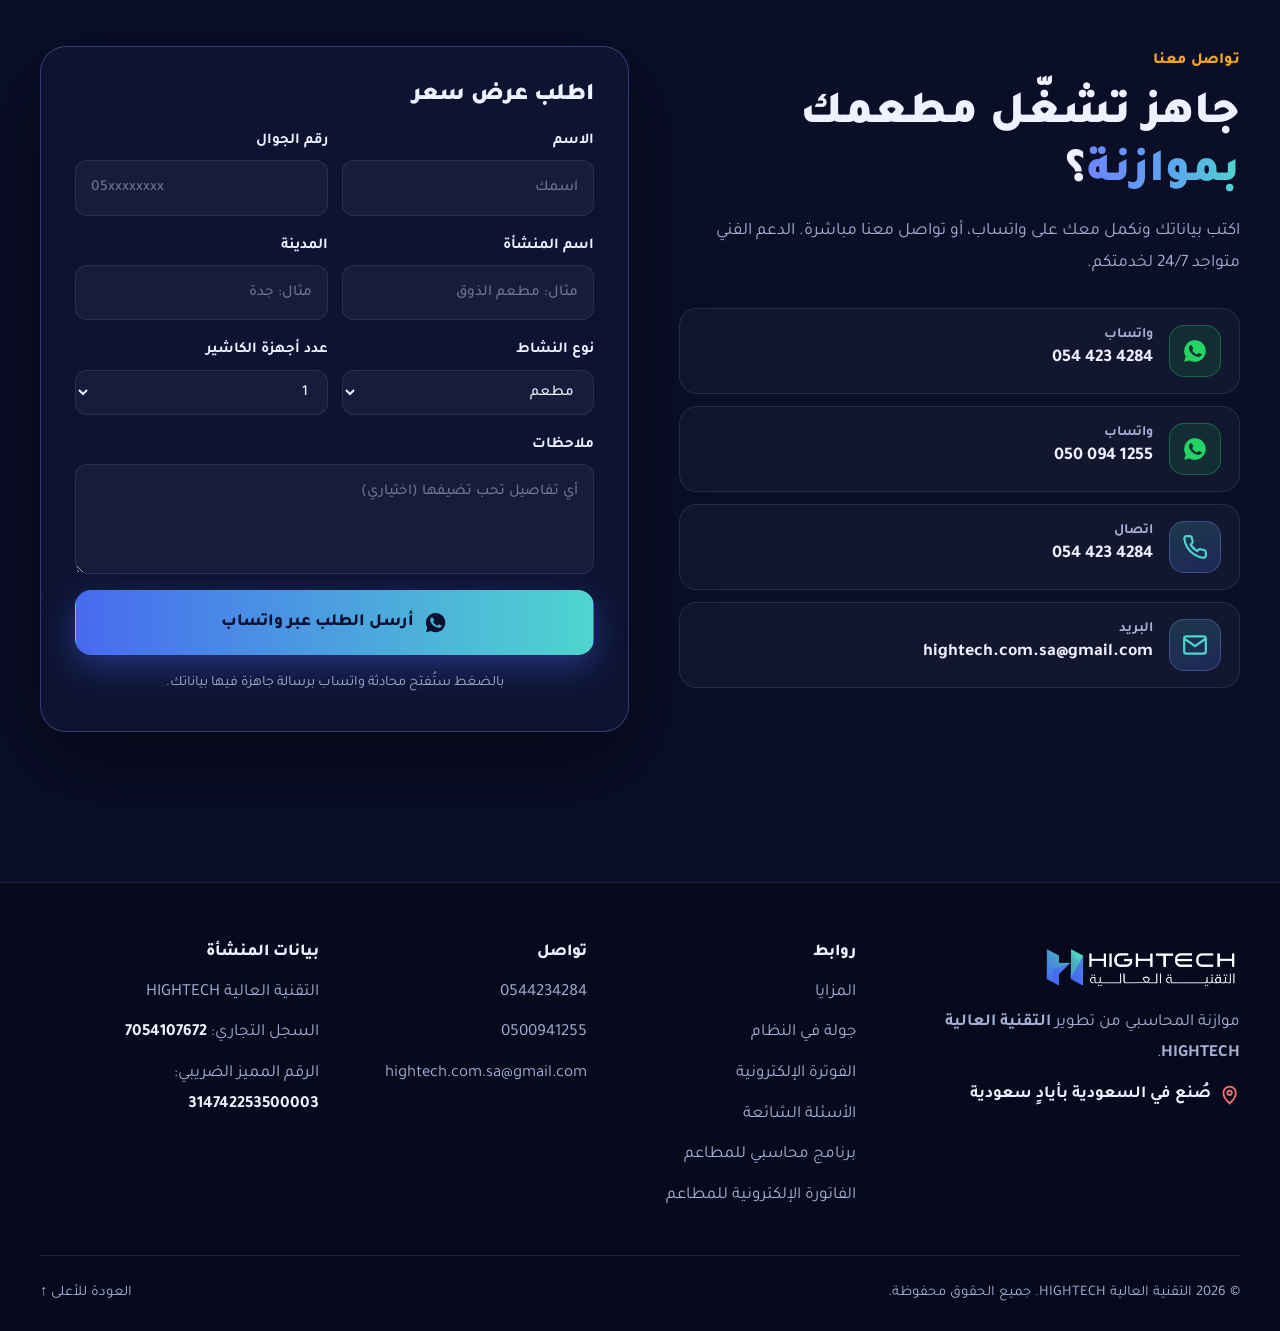
==== commit 708b02f7: "seo: كلمات بحث أقوى وبيانات منظمة وصفحتا أدلة ومزايا الإصدار 1.10 Co-Authored-By: Claude Opus 5.5 <n" ====
--- a/index.html
+++ b/index.html
@@ -3,9 +3,10 @@
 <head>
   <meta charset="utf-8">
   <meta name="viewport" content="width=device-width, initial-scale=1">
-  <title>موازنة المحاسبي | نظام كاشير ومحاسبة للمطاعم والكافيهات</title>
-  <meta name="description" content="موازنة المحاسبي: نظام كاشير ومحاسبة للمطاعم يعمل بدون إنترنت، متوافق مع منصة «فاتورة» المرحلة الثانية، بتقارير أرباح وشاشة مطبخ وطاولات. شراء لمرة واحدة بدون اشتراك شهري.">
-  <meta name="keywords" content="نظام كاشير, نظام محاسبي للمطاعم, نقاط بيع, POS, فاتورة إلكترونية, المرحلة الثانية, نظام مطاعم, كافيهات, موازنة">
+  <title>برنامج كاشير ومحاسبة للمطاعم والكافيهات | موازنة المحاسبي</title>
+  <meta name="description" content="موازنة المحاسبي برنامج محاسبي وكاشير (نقاط بيع POS) للمطاعم والكافيهات في السعودية: فاتورة إلكترونية المرحلة الثانية، عروض تلقائية، شاشة مطبخ وتقارير أرباح، ويعمل بدون إنترنت. شراء لمرة واحدة بدون اشتراك.">
+  <meta name="robots" content="index, follow, max-image-preview:large">
+  <meta name="keywords" content="برنامج محاسبي, برنامج محاسبة, برنامج كاشير, نظام كاشير, برنامج مطاعم, برنامج كافيهات, نظام نقاط بيع, POS, برنامج فواتير, فاتورة إلكترونية, المرحلة الثانية, هيئة الزكاة, برنامج محاسبي بدون اشتراك, موازنة المحاسبي">
   <link rel="canonical" href="https://mowaznah.com/">
   <link rel="alternate" hreflang="ar" href="https://mowaznah.com/">
   <link rel="alternate" hreflang="en" href="https://mowaznah.com/en/">
@@ -18,10 +19,11 @@
   <meta property="og:locale" content="ar_SA">
   <meta property="og:locale:alternate" content="en_US">
   <meta property="og:site_name" content="موازنة المحاسبي">
-  <meta property="og:title" content="موازنة المحاسبي | نظام كاشير ومحاسبة مصمم لمطعمك">
-  <meta property="og:description" content="يعمل بدون إنترنت، فوترة إلكترونية متوافقة مع «فاتورة»، وتقارير أرباح حقيقية. شراء لمرة واحدة.">
+  <meta property="og:title" content="برنامج كاشير ومحاسبة للمطاعم والكافيهات | موازنة المحاسبي">
+  <meta property="og:description" content="برنامج محاسبي وكاشير للمطاعم: فاتورة إلكترونية المرحلة الثانية، عروض تلقائية، ويعمل بدون إنترنت. شراء لمرة واحدة بدون اشتراك شهري.">
   <meta property="og:url" content="https://mowaznah.com/">
   <meta property="og:image" content="https://mowaznah.com/assets/img/og-image.png">
+  <meta property="og:image:alt" content="موازنة المحاسبي: برنامج كاشير ومحاسبة للمطاعم">
   <meta name="twitter:card" content="summary_large_image">
 
   <link rel="preload" href="assets/fonts/tajawal-arabic-800-normal.woff2" as="font" type="font/woff2" crossorigin>
@@ -29,27 +31,178 @@
   <link rel="stylesheet" href="css/style.css">
 
   <script type="application/ld+json">
-  {
-    "@context": "https://schema.org",
-    "@graph": [
-      {
-        "@type": "Organization",
-        "name": "التقنية العالية HIGHTECH",
-        "url": "https://mowaznah.com/",
-        "email": "hightech.com.sa@gmail.com",
-        "telephone": ["+966544234284", "+966500941255"],
-        "address": { "@type": "PostalAddress", "addressCountry": "SA" }
+{
+  "@context": "https://schema.org",
+  "@graph": [
+    {
+      "@type": "Organization",
+      "@id": "https://mowaznah.com/#org",
+      "name": "التقنية العالية HIGHTECH",
+      "alternateName": "HIGHTECH",
+      "url": "https://mowaznah.com/",
+      "logo": "https://mowaznah.com/assets/img/apple-touch-icon.png",
+      "email": "hightech.com.sa@gmail.com",
+      "telephone": [
+        "+966544234284",
+        "+966500941255"
+      ],
+      "address": {
+        "@type": "PostalAddress",
+        "addressCountry": "SA"
       },
-      {
-        "@type": "SoftwareApplication",
-        "name": "موازنة المحاسبي",
-        "applicationCategory": "BusinessApplication",
-        "operatingSystem": "Windows 10, Windows 11",
-        "description": "نظام كاشير ومحاسبة للمطاعم يعمل بدون إنترنت ومتوافق مع منصة فاتورة المرحلة الثانية.",
-        "publisher": { "@type": "Organization", "name": "التقنية العالية HIGHTECH" }
+      "contactPoint": {
+        "@type": "ContactPoint",
+        "telephone": "+966544234284",
+        "contactType": "sales",
+        "areaServed": "SA",
+        "availableLanguage": [
+          "ar",
+          "en"
+        ]
       }
-    ]
-  }
+    },
+    {
+      "@type": "WebSite",
+      "@id": "https://mowaznah.com/#site",
+      "url": "https://mowaznah.com/",
+      "name": "موازنة المحاسبي",
+      "inLanguage": "ar",
+      "publisher": {
+        "@id": "https://mowaznah.com/#org"
+      }
+    },
+    {
+      "@type": "SoftwareApplication",
+      "name": "موازنة المحاسبي",
+      "alternateName": [
+        "Mowaznah POS",
+        "برنامج موازنة",
+        "نظام موازنة"
+      ],
+      "url": "https://mowaznah.com/",
+      "applicationCategory": "BusinessApplication",
+      "applicationSubCategory": "برنامج كاشير ومحاسبة للمطاعم (POS)",
+      "operatingSystem": "Windows 10, Windows 11",
+      "softwareVersion": "1.10",
+      "inLanguage": [
+        "ar",
+        "en"
+      ],
+      "image": "https://mowaznah.com/assets/img/og-image.png",
+      "screenshot": "https://mowaznah.com/assets/img/cashier.webp",
+      "description": "برنامج كاشير ومحاسبة (نقاط بيع POS) للمطاعم والكافيهات في السعودية، متوافق مع منصة فاتورة المرحلة الثانية، ويعمل بدون إنترنت. شراء لمرة واحدة بدون اشتراك شهري.",
+      "featureList": [
+        "فاتورة إلكترونية متوافقة مع منصة فاتورة المرحلة الثانية",
+        "يعمل بدون إنترنت",
+        "عروض تلقائية: كومبو والثاني مجاناً وخصم بالوقت",
+        "شاشة مطبخ وطاولات",
+        "شاشة للعميل",
+        "موازنة الصندوق والإيداع والسحب",
+        "تقارير الأرباح والمصروفات والإقرار الضريبي",
+        "برنامج ولاء العملاء",
+        "المخزون والموردون",
+        "طلبات تطبيقات التوصيل",
+        "أكثر من كاشير على الشبكة"
+      ],
+      "publisher": {
+        "@id": "https://mowaznah.com/#org"
+      }
+    },
+    {
+      "@type": "FAQPage",
+      "mainEntity": [
+        {
+          "@type": "Question",
+          "name": "ما هو أفضل برنامج محاسبي للمطاعم في السعودية؟",
+          "acceptedAnswer": {
+            "@type": "Answer",
+            "text": "الأفضل هو البرنامج الذي يجمع الكاشير والمحاسبة في مكان واحد ويتوافق مع الفوترة الإلكترونية. موازنة المحاسبي مصمم للمطاعم والكافيهات تحديداً: كاشير سريع باللمس، فاتورة إلكترونية للمرحلة الثانية، مطبخ وطاولات، عروض تلقائية، موازنة الصندوق، وتقارير الأرباح والمصروفات والإقرار الضريبي، ويعمل بدون إنترنت وبشراء لمرة واحدة."
+          }
+        },
+        {
+          "@type": "Question",
+          "name": "هل يوجد برنامج كاشير بدون اشتراك شهري؟",
+          "acceptedAnswer": {
+            "@type": "Answer",
+            "text": "نعم. موازنة المحاسبي يُشترى مرة واحدة ويصير ملكك، والسعر يشمل التركيب والتدريب والسنة الأولى من الدعم الفني. بعدها عقد الدعم والتحديثات اختياري."
+          }
+        },
+        {
+          "@type": "Question",
+          "name": "هل يحتاج النظام إنترنت؟",
+          "acceptedAnswer": {
+            "@type": "Answer",
+            "text": "لا للبيع اليومي: البيع والطباعة والتقارير تعمل بدون إنترنت. يحتاج اتصالاً عند التفعيل، ومرة على الأقل كل 7 أيام للتحقق من الترخيص، وعند إرسال الفواتير للهيئة."
+          }
+        },
+        {
+          "@type": "Question",
+          "name": "هل النظام متوافق مع المرحلة الثانية من الفوترة الإلكترونية؟",
+          "acceptedAnswer": {
+            "@type": "Answer",
+            "text": "نعم. كل فاتورة لها رمز QR للمرحلة الثانية وملف XML موقّع بصيغة UBL 2.1، ويُربط الجهاز بمنصة «فاتورة» برمز OTP، وتُرسل الفواتير للهيئة من البرنامج."
+          }
+        },
+        {
+          "@type": "Question",
+          "name": "هل يناسب الكافيهات ومحلات الوجبات السريعة والعصائر؟",
+          "acceptedAnswer": {
+            "@type": "Answer",
+            "text": "نعم. يناسب المطاعم والكافيهات والوجبات السريعة ومحلات العصائر والمطابخ السحابية: سفري أو طاولات، أحجام وإضافات، شاشة مطبخ، وطلبات تطبيقات التوصيل."
+          }
+        },
+        {
+          "@type": "Question",
+          "name": "هل أقدر أسوي عروض مثل الكومبو أو الثاني مجاناً؟",
+          "acceptedAnswer": {
+            "@type": "Answer",
+            "text": "نعم. العروض التلقائية تشمل كومبو بسعر ثابت، و«اشترِ واحد والثاني مجاناً»، وخصماً بنسبة لأوقات أو أيام محددة، وتنطبق على الفاتورة تلقائياً وتظهر للعميل."
+          }
+        },
+        {
+          "@type": "Question",
+          "name": "هل فيه اشتراك شهري؟",
+          "acceptedAnswer": {
+            "@type": "Answer",
+            "text": "لا. النظام شراء لمرة واحدة، والسعر يشمل التركيب والتدريب."
+          }
+        },
+        {
+          "@type": "Question",
+          "name": "وش الأجهزة المطلوبة؟",
+          "acceptedAnswer": {
+            "@type": "Answer",
+            "text": "جهاز ويندوز 10 أو 11، شاشة لمس (مفضّلة) أو ماوس، وطابعة فواتير حرارية 80 أو 58 مم. طابعة المطبخ وشاشة العميل اختياريتان."
+          }
+        },
+        {
+          "@type": "Question",
+          "name": "هل أقدر أعطي خصم للعميل؟",
+          "acceptedAnswer": {
+            "@type": "Answer",
+            "text": "نعم، خصم على الفاتورة بمبلغ ثابت أو بنسبة مئوية، مع سبب اختياري وحد أعلى تتحكم فيه من الإعدادات، والمرتجع يحسب حصة الخصم تلقائياً."
+          }
+        },
+        {
+          "@type": "Question",
+          "name": "وين تُحفظ بيانات مطعمي؟",
+          "acceptedAnswer": {
+            "@type": "Answer",
+            "text": "على جهاز المطعم نفسه في قاعدة بيانات مشفّرة، مع نسخة احتياطية تلقائية كل يوم وعند إغلاق كل جلسة، ونسخة إضافية على فلاش أو مجلد مزامنة إن رغبت."
+          }
+        },
+        {
+          "@type": "Question",
+          "name": "هل تجون نركّب عندنا؟",
+          "acceptedAnswer": {
+            "@type": "Answer",
+            "text": "نعم، نركّب ونضبط النظام وندرّب فريقك، ونقدر ندخل المنيو كامل من ملف Excel. والدعم الفني متواجد 24/7 لخدمتكم عبر واتساب والاتصال."
+          }
+        }
+      ]
+    }
+  ]
+}
   </script>
 </head>
 <body>
@@ -76,6 +229,11 @@
     <symbol id="i-phone" viewBox="0 0 24 24"><path d="M22 16.9v3a2 2 0 0 1-2.2 2 19.8 19.8 0 0 1-8.6-3.1 19.5 19.5 0 0 1-6-6A19.8 19.8 0 0 1 2.1 4.2 2 2 0 0 1 4.1 2h3a2 2 0 0 1 2 1.7c.1.9.4 1.8.7 2.7a2 2 0 0 1-.5 2.1L8 9.8a16 16 0 0 0 6 6l1.3-1.3a2 2 0 0 1 2.1-.4c.9.3 1.8.6 2.7.7a2 2 0 0 1 1.7 2Z"/></symbol>
     <symbol id="i-mail" viewBox="0 0 24 24"><path d="M4 4h16a2 2 0 0 1 2 2v12a2 2 0 0 1-2 2H4a2 2 0 0 1-2-2V6a2 2 0 0 1 2-2ZM22 6l-10 7L2 6"/></symbol>
     <symbol id="i-pin" viewBox="0 0 24 24"><path d="M12 22s7-6.2 7-12a7 7 0 1 0-14 0c0 5.8 7 12 7 12ZM12 12.5a2.5 2.5 0 1 0 0-5 2.5 2.5 0 0 0 0 5Z"/></symbol>
+    <symbol id="i-gift" viewBox="0 0 24 24"><path d="M20 12v10H4V12M2 7h20v5H2zM12 22V7M12 7H7.5a2.5 2.5 0 1 1 0-5C11 2 12 7 12 7ZM12 7h4.5a2.5 2.5 0 1 0 0-5C13 2 12 7 12 7Z"/></symbol>
+    <symbol id="i-monitor" viewBox="0 0 24 24"><path d="M3 4h18v12H3zM8 20h8M12 16v4"/></symbol>
+    <symbol id="i-star" viewBox="0 0 24 24"><path d="m12 2 3.1 6.3 6.9 1-5 4.9 1.2 6.8L12 17.8 5.8 21l1.2-6.8-5-4.9 6.9-1L12 2Z"/></symbol>
+    <symbol id="i-box" viewBox="0 0 24 24"><path d="M21 8 12 3 3 8v8l9 5 9-5V8ZM3 8l9 5 9-5M12 13v8"/></symbol>
+    <symbol id="i-book" viewBox="0 0 24 24"><path d="M4 19.5A2.5 2.5 0 0 1 6.5 17H20V2H6.5A2.5 2.5 0 0 0 4 4.5v15ZM4 19.5A2.5 2.5 0 0 0 6.5 22H20v-5"/></symbol>
     <symbol id="i-plus" viewBox="0 0 24 24"><path d="M12 5v14M5 12h14"/></symbol>
     <symbol id="i-menu" viewBox="0 0 24 24"><path d="M4 7h16M4 12h16M4 17h16"/></symbol>
     <symbol id="i-x" viewBox="0 0 24 24"><path d="M6 6l12 12M18 6 6 18"/></symbol>
@@ -114,7 +272,7 @@
         <div class="hero-copy">
           <span class="pill reveal"><span class="dot"></span> متوافق مع منصة «فاتورة» – المرحلة الثانية</span>
           <h1 class="reveal">نظام كاشير ومحاسبة<br><span class="grad">مصمم لمطعمك</span></h1>
-          <p class="lead reveal">بيع أسرع، مطبخ منظم، فواتير إلكترونية، وتقارير تعرف منها ربحك الحقيقي. كل ذلك في برنامج واحد يعمل على جهازك <strong>حتى بدون إنترنت</strong>.</p>
+          <p class="lead reveal"><strong>برنامج كاشير ومحاسبة</strong> (نقاط بيع POS) للمطاعم والكافيهات في السعودية: بيع أسرع، مطبخ منظم، فواتير إلكترونية، عروض تلقائية، وتقارير تعرف منها ربحك الحقيقي. يعمل على جهازك <strong>حتى بدون إنترنت</strong>.</p>
           <div class="cta-row reveal">
             <a class="btn btn-primary btn-lg" href="https://wa.me/966544234284?text=%D8%A7%D9%84%D8%B3%D9%84%D8%A7%D9%85%20%D8%B9%D9%84%D9%8A%D9%83%D9%85%D8%8C%20%D8%A3%D8%B1%D9%8A%D8%AF%20%D8%A7%D9%84%D8%A7%D8%B3%D8%AA%D9%81%D8%B3%D8%A7%D8%B1%20%D8%B9%D9%86%20%D9%86%D8%B8%D8%A7%D9%85%20%D9%85%D9%88%D8%A7%D8%B2%D9%86%D8%A9%20%D8%A7%D9%84%D9%85%D8%AD%D8%A7%D8%B3%D8%A8%D9%8A" target="_blank" rel="noopener">
               <svg class="ic"><use href="#i-wa"/></svg> تواصل معنا واتساب
@@ -155,7 +313,7 @@
       <div class="wrap stats-in">
         <div class="stat reveal"><b data-count="0" data-suffix=" ريال">0</b><span>اشتراك شهري</span></div>
         <div class="stat reveal"><b>بدون إنترنت</b><span>البيع والطباعة والتقارير تعمل</span></div>
-        <div class="stat reveal"><b data-count="6" data-suffix=" تقارير">0</b><span>مبيعات، أرباح، أصناف، وأكثر</span></div>
+        <div class="stat reveal"><b data-count="9" data-suffix=" تقارير">0</b><span>مبيعات، أرباح، مصروفات، وإقرار ضريبي</span></div>
         <div class="stat reveal"><b dir="ltr" data-count="24" data-suffix="/7">0</b><span>دعم فني متواجد لخدمتكم</span></div>
       </div>
     </section>
@@ -166,18 +324,21 @@
         <header class="head reveal">
           <span class="kicker">لماذا موازنة؟</span>
           <h2>كل ما يحتاجه مطعمك يومياً، <span class="grad">في مكان واحد</span></h2>
-          <p>من لحظة دخول الطلب إلى إغلاق الصندوق في آخر اليوم، موازنة تتابع كل ريال.</p>
+          <p>برنامج محاسبي وكاشير في نفس الوقت: من لحظة دخول الطلب إلى إغلاق الصندوق في آخر اليوم، موازنة تتابع كل ريال.</p>
         </header>
         <div class="grid features">
           <article class="card reveal"><span class="ico"><svg class="ic"><use href="#i-bolt"/></svg></span><h3>سرعة وقت الزحمة</h3><p>أزرار كبيرة باللمس، فئات وبحث، والصنف يُضاف بلمسة واحدة مع الأحجام والملاحظات.</p></article>
           <article class="card reveal"><span class="ico"><svg class="ic"><use href="#i-offline"/></svg></span><h3>يعمل بدون إنترنت</h3><p>البيع والطباعة والتقارير تعمل على الجهاز نفسه. انقطاع النت لا يوقف المطعم.</p></article>
           <article class="card reveal"><span class="ico"><svg class="ic"><use href="#i-receipt"/></svg></span><h3>فوترة إلكترونية</h3><p>فاتورة ضريبية مبسطة برمز QR، وملف XML موقّع، وإرسال لمنصة «فاتورة» بضغطة زر.</p></article>
-          <article class="card reveal"><span class="ico"><svg class="ic"><use href="#i-chart"/></svg></span><h3>اعرف ربحك الحقيقي</h3><p>ست تقارير: المبيعات، صافي الربح، الأصناف، ساعات الذروة، المصروفات، والملخص الشهري مع تصدير Excel.</p></article>
+          <article class="card reveal"><span class="ico"><svg class="ic"><use href="#i-chart"/></svg></span><h3>اعرف ربحك الحقيقي</h3><p>تقارير محاسبية: المبيعات، صافي الربح، الأصناف، ساعات الذروة، المصروفات، الملخص الشهري، والإقرار الضريبي، مع تصدير Excel.</p></article>
           <article class="card reveal"><span class="ico"><svg class="ic"><use href="#i-table"/></svg></span><h3>الطاولات والمطبخ</h3><p>حالة كل طاولة بلون، وشاشة مطبخ تتحدث تلقائياً، وتذكرة مستقلة لطابعة المطبخ.</p></article>
-          <article class="card reveal"><span class="ico"><svg class="ic"><use href="#i-cash"/></svg></span><h3>صندوق مضبوط</h3><p>جلسة لكل كاشير برصيد افتتاحي، وموازنة نهاية اليوم للكاش والشبكة مع كشف العجز والزيادة.</p></article>
-          <article class="card reveal"><span class="ico"><svg class="ic"><use href="#i-percent"/></svg></span><h3>خصومات مرنة</h3><p>خصم على الفاتورة بمبلغ ثابت أو بنسبة، بحد أعلى تتحكم فيه، ويظهر في الفاتورة والتقارير.</p></article>
+          <article class="card reveal"><span class="ico"><svg class="ic"><use href="#i-cash"/></svg></span><h3>صندوق مضبوط</h3><p>جلسة لكل كاشير برصيد افتتاحي، وإيداع وسحب بسبب مسجّل، وموازنة نهاية اليوم للكاش والشبكة مع كشف العجز والزيادة.</p></article>
+          <article class="card reveal"><span class="ico"><svg class="ic"><use href="#i-gift"/></svg></span><h3>عروض تلقائية</h3><p>كومبو بسعر ثابت، والثاني مجاناً، وخصم لساعات أو أيام محددة، تنطبق على الفاتورة لحالها. وخصم يدوي بحد أعلى تتحكم فيه.</p></article>
           <article class="card reveal"><span class="ico"><svg class="ic"><use href="#i-shield"/></svg></span><h3>بياناتك عندك</h3><p>قاعدة بيانات مشفّرة على جهاز المطعم، وحماية من التلاعب بالبرنامج أو بالفواتير الصادرة.</p></article>
           <article class="card reveal"><span class="ico"><svg class="ic"><use href="#i-printer"/></svg></span><h3>طابعات حرارية</h3><p>طباعة على طابعات 80 أو 58 مم، عبر الشبكة أو المعرّفة في ويندوز، بالعربي والشعار بوضوح.</p></article>
+          <article class="card reveal"><span class="ico"><svg class="ic"><use href="#i-monitor"/></svg></span><h3>شاشة العميل</h3><p>شاشة ثانية مقابل العميل تعرض طلبه والإجمالي وكم وفّر، ثم الباقي ورمز QR لفاتورته.</p></article>
+          <article class="card reveal"><span class="ico"><svg class="ic"><use href="#i-star"/></svg></span><h3>ولاء العملاء</h3><p>نقاط أو بطاقة أختام برقم جوال العميل، والاستبدال خصم على الفاتورة يرجّعه لمطعمك.</p></article>
+          <article class="card reveal"><span class="ico"><svg class="ic"><use href="#i-box"/></svg></span><h3>المخزون والتوصيل</h3><p>وصفة لكل صنف تخصم المواد تلقائياً، وأوامر شراء للموردين، وطلبات تطبيقات التوصيل وعمولاتها.</p></article>
         </div>
       </div>
     </section>
@@ -192,11 +353,13 @@
         <div class="tour reveal">
           <div class="tabs" role="tablist" aria-label="شاشات النظام">
             <button role="tab" aria-selected="true" aria-controls="tour-panel" data-img="cashier" data-title="الطلب جاهز في ثوانٍ" data-text="أصناف بالصور مقسمة حسب الفئات، أحجام وملاحظات للمطبخ، سفري أو طاولة، والضريبة تُحسب تلقائياً.">الكاشير</button>
-            <button role="tab" aria-selected="false" aria-controls="tour-panel" data-img="payment" data-title="كاش أو شبكة.. والفاتورة تطلع فوراً" data-text="لوحة أرقام سريعة وحساب الباقي، وخصم بمبلغ أو نسبة مع سبب اختياري، وطباعة فورية للفاتورة.">الدفع والخصم</button>
+            <button role="tab" aria-selected="false" aria-controls="tour-panel" data-img="payment" data-title="كاش أو شبكة.. والفاتورة تطلع فوراً" data-text="لوحة أرقام سريعة وحساب الباقي، والعروض والخصم ظاهرة قبل الدفع، وكاش أو شبكة أو مقسّم، وطباعة فورية للفاتورة.">الدفع والخصم</button>
+            <button role="tab" aria-selected="false" aria-controls="tour-panel" data-img="offers" data-title="عروضك تشتغل لحالها" data-text="كومبو بسعر ثابت، والثاني مجاناً، وخصم ساعة العصر أو الطلبات الكبيرة. جهّزه مرة وينطبق وقته بدون حساب من الكاشير.">العروض</button>
+            <button role="tab" aria-selected="false" aria-controls="tour-panel" data-img="display" data-title="عميلك يشوف طلبه قبل ما يدفع" data-text="شاشة ثانية بالعربي والإنجليزي: الأصناف لحظة إضافتها، والإجمالي وكم وفّر، ثم الباقي ورمز QR للفاتورة.">شاشة العميل</button>
             <button role="tab" aria-selected="false" aria-controls="tour-panel" data-img="tables" data-title="حالة الصالة بنظرة واحدة" data-text="كل طاولة بلون: فارغة، مشغولة، أو تحتاج تنظيف، مع مدة الطلب ومبلغه.">الطاولات</button>
             <button role="tab" aria-selected="false" aria-controls="tour-panel" data-img="kitchen" data-title="المطبخ يشتغل بتنسيق مع الصالة" data-text="الطلبات تصل المطبخ فوراً، والشاشة تتحدث كل 10 ثوانٍ، و«جاهز» لكل صنف بضغطة.">المطبخ</button>
             <button role="tab" aria-selected="false" aria-controls="tour-panel" data-img="reports" data-title="أرقامك كلها قدامك" data-text="المبيعات اليومية، صافي الربح، توزيع الكاش والشبكة، والأصناف الأكثر مبيعاً، مع مقارنة بالفترة السابقة.">التقارير</button>
-            <button role="tab" aria-selected="false" aria-controls="tour-panel" data-img="session" data-title="صندوق مضبوط كل يوم" data-text="فتح الجلسة برصيد افتتاحي، ومستندات الجلسة، وموازنة نهاية اليوم للكاش والشبكة.">الجلسة</button>
+            <button role="tab" aria-selected="false" aria-controls="tour-panel" data-img="session" data-title="صندوق مضبوط كل يوم" data-text="فتح الجلسة برصيد افتتاحي، وإيداع وسحب بسبب مسجّل، وموازنة نهاية اليوم للكاش والشبكة، وملخص يوصل المالك على الواتساب.">الجلسة</button>
           </div>
           <div class="tour-panel" id="tour-panel" role="tabpanel">
             <div class="tour-text">
@@ -283,13 +446,31 @@
           <h2>عندك سؤال؟</h2>
         </header>
         <div class="faq reveal">
+          <details><summary>ما هو أفضل برنامج محاسبي للمطاعم في السعودية؟</summary><p>الأفضل هو البرنامج الذي يجمع الكاشير والمحاسبة في مكان واحد ويتوافق مع الفوترة الإلكترونية. موازنة المحاسبي مصمم للمطاعم والكافيهات تحديداً: كاشير سريع باللمس، فاتورة إلكترونية للمرحلة الثانية، مطبخ وطاولات، عروض تلقائية، موازنة الصندوق، وتقارير الأرباح والمصروفات والإقرار الضريبي، ويعمل بدون إنترنت وبشراء لمرة واحدة.</p></details>
+          <details><summary>هل يوجد برنامج كاشير بدون اشتراك شهري؟</summary><p>نعم. موازنة المحاسبي يُشترى مرة واحدة ويصير ملكك، والسعر يشمل التركيب والتدريب والسنة الأولى من الدعم الفني. بعدها عقد الدعم والتحديثات اختياري.</p></details>
           <details><summary>هل يحتاج النظام إنترنت؟</summary><p>لا للبيع اليومي: البيع والطباعة والتقارير تعمل بدون إنترنت. يحتاج اتصالاً عند التفعيل، ومرة على الأقل كل 7 أيام للتحقق من الترخيص، وعند إرسال الفواتير للهيئة.</p></details>
-          <details><summary>هل النظام متوافق مع المرحلة الثانية من الفوترة الإلكترونية؟</summary><p>نعم. كل فاتورة لها رمز QR للمرحلة الثانية وملف XML موقّع بصيغة UBL 2.1، ويُربط الجهاز بمنصة «فاتورة» برمز OTP، والإرسال من شاشة الجلسة بضغطة زر.</p></details>
+          <details><summary>هل النظام متوافق مع المرحلة الثانية من الفوترة الإلكترونية؟</summary><p>نعم. كل فاتورة لها رمز QR للمرحلة الثانية وملف XML موقّع بصيغة UBL 2.1، ويُربط الجهاز بمنصة «فاتورة» برمز OTP، وتُرسل الفواتير للهيئة من البرنامج.</p></details>
+          <details><summary>هل يناسب الكافيهات ومحلات الوجبات السريعة والعصائر؟</summary><p>نعم. يناسب المطاعم والكافيهات والوجبات السريعة ومحلات العصائر والمطابخ السحابية: سفري أو طاولات، أحجام وإضافات، شاشة مطبخ، وطلبات تطبيقات التوصيل.</p></details>
+          <details><summary>هل أقدر أسوي عروض مثل الكومبو أو الثاني مجاناً؟</summary><p>نعم. العروض التلقائية تشمل كومبو بسعر ثابت، و«اشترِ واحد والثاني مجاناً»، وخصماً بنسبة لأوقات أو أيام محددة، وتنطبق على الفاتورة تلقائياً وتظهر للعميل.</p></details>
           <details><summary>هل فيه اشتراك شهري؟</summary><p>لا. النظام شراء لمرة واحدة، والسعر يشمل التركيب والتدريب.</p></details>
-          <details><summary>وش الأجهزة المطلوبة؟</summary><p>جهاز ويندوز 10 أو 11، شاشة لمس (مفضّلة) أو ماوس، وطابعة فواتير حرارية 80 أو 58 مم. طابعة المطبخ اختيارية.</p></details>
+          <details><summary>وش الأجهزة المطلوبة؟</summary><p>جهاز ويندوز 10 أو 11، شاشة لمس (مفضّلة) أو ماوس، وطابعة فواتير حرارية 80 أو 58 مم. طابعة المطبخ وشاشة العميل اختياريتان.</p></details>
           <details><summary>هل أقدر أعطي خصم للعميل؟</summary><p>نعم، خصم على الفاتورة بمبلغ ثابت أو بنسبة مئوية، مع سبب اختياري وحد أعلى تتحكم فيه من الإعدادات، والمرتجع يحسب حصة الخصم تلقائياً.</p></details>
-          <details><summary>وين تُحفظ بيانات مطعمي؟</summary><p>على جهاز المطعم نفسه في قاعدة بيانات مشفّرة. ننصحك بنسخة احتياطية دورية ونعلّمك طريقتها وقت التدريب.</p></details>
-          <details><summary>هل تجون نركّب عندنا؟</summary><p>نعم، نركّب ونضبط النظام وندرّب فريقك، والدعم الفني متواجد 24/7 لخدمتكم عبر واتساب والاتصال.</p></details>
+          <details><summary>وين تُحفظ بيانات مطعمي؟</summary><p>على جهاز المطعم نفسه في قاعدة بيانات مشفّرة، مع نسخة احتياطية تلقائية كل يوم وعند إغلاق كل جلسة، ونسخة إضافية على فلاش أو مجلد مزامنة إن رغبت.</p></details>
+          <details><summary>هل تجون نركّب عندنا؟</summary><p>نعم، نركّب ونضبط النظام وندرّب فريقك، ونقدر ندخل المنيو كامل من ملف Excel. والدعم الفني متواجد 24/7 لخدمتكم عبر واتساب والاتصال.</p></details>
+        </div>
+      </div>
+    </section>
+
+    <!-- ───────── أدلة ───────── -->
+    <section class="section" id="guides">
+      <div class="wrap">
+        <header class="head reveal">
+          <span class="kicker">أدلة لأصحاب المطاعم</span>
+          <h2>قبل ما تختار <span class="grad">برنامجك المحاسبي</span></h2>
+        </header>
+        <div class="grid guides">
+          <a class="card guide reveal" href="restaurant-accounting-software/"><span class="ico"><svg class="ic"><use href="#i-book"/></svg></span><h3>برنامج محاسبي للمطاعم: كيف تختار الأنسب لمطعمك؟</h3><p>الفرق بين برنامج المحاسبة العام وبرنامج الكاشير للمطاعم، و10 أشياء لازم تسأل عنها قبل الشراء.</p><span class="more">اقرأ الدليل ←</span></a>
+          <a class="card guide reveal" href="e-invoicing-restaurants/"><span class="ico"><svg class="ic"><use href="#i-receipt"/></svg></span><h3>الفاتورة الإلكترونية للمطاعم: دليل المرحلة الثانية المبسّط</h3><p>وش يعني الربط مع منصة «فاتورة»، وش لازم يكون في الفاتورة، وكيف تجهّز مطعمك بدون تعقيد.</p><span class="more">اقرأ الدليل ←</span></a>
         </div>
       </div>
     </section>
@@ -347,7 +528,7 @@
       </div>
       <div class="foot-col">
         <h4>روابط</h4>
-        <a href="#features">المزايا</a><a href="#screens">جولة في النظام</a><a href="#einvoice">الفوترة الإلكترونية</a><a href="#faq">الأسئلة الشائعة</a>
+        <a href="#features">المزايا</a><a href="#screens">جولة في النظام</a><a href="#einvoice">الفوترة الإلكترونية</a><a href="#faq">الأسئلة الشائعة</a><a href="restaurant-accounting-software/">برنامج محاسبي للمطاعم</a><a href="e-invoicing-restaurants/">الفاتورة الإلكترونية للمطاعم</a>
       </div>
       <div class="foot-col">
         <h4>تواصل</h4>
--- a/css/style.css
+++ b/css/style.css
@@ -194,6 +194,42 @@
 }
 .ico .ic { width: 26px; height: 26px; }
 
+/* الأدلة */
+.grid.guides { display: grid; grid-template-columns: 1fr 1fr; gap: 20px; }
+.guide { display: block; }
+.guide .more { display: inline-block; margin-top: 14px; color: var(--teal); font-weight: 800; }
+
+/* صفحات الأدلة */
+.article { padding: 56px 0 30px; }
+.crumbs { display: flex; flex-wrap: wrap; gap: 8px; color: var(--muted); font-size: .92rem; margin-bottom: 22px; }
+.crumbs a:hover { color: var(--teal); }
+.article h1 { font-size: clamp(2rem, 4.2vw, 3rem); font-weight: 900; margin-bottom: 18px; }
+.article .lead { max-width: none; margin-bottom: 10px; }
+.article .meta { color: var(--muted); font-size: .92rem; margin-bottom: 30px; }
+.article h2 { font-size: clamp(1.4rem, 2.6vw, 1.9rem); font-weight: 900; margin: 46px 0 14px; }
+.article h3 { font-size: 1.18rem; font-weight: 800; margin: 26px 0 8px; }
+.article p { color: #cfd6f3; margin-bottom: 14px; }
+.article p strong, .article li strong { color: var(--text); }
+.article ul.dots, .article ol.nums { display: grid; gap: 10px; margin: 6px 0 18px; color: #cfd6f3; }
+.article ul.dots li { position: relative; padding-inline-start: 26px; }
+.article ul.dots li::before { content: ''; position: absolute; inset-inline-start: 4px; top: .7em; width: 9px; height: 9px; border-radius: 50%; background: var(--teal); }
+.article ol.nums { counter-reset: n; }
+.article ol.nums li { position: relative; padding-inline-start: 44px; counter-increment: n; }
+.article ol.nums li::before { content: counter(n); position: absolute; inset-inline-start: 0; top: 2px; width: 30px; height: 30px; border-radius: 50%; display: grid; place-items: center; background: var(--grad-btn); color: var(--ink); font-weight: 900; font-size: .9rem; }
+.article .note { padding: 18px 22px; border-radius: var(--radius); background: rgba(245, 165, 36, .08); border: 1px solid rgba(245, 165, 36, .35); margin: 22px 0; }
+.article .note p { margin: 0; }
+.article table { width: 100%; border-collapse: collapse; margin: 10px 0 22px; font-size: .98rem; }
+.article th, .article td { padding: 12px 14px; border: 1px solid var(--line); text-align: start; vertical-align: top; }
+.article th { background: var(--surface-2); color: var(--text); }
+.article td { color: #cfd6f3; }
+.article figure { margin: 26px 0; }
+.article figcaption { color: var(--muted); font-size: .9rem; text-align: center; margin-top: 10px; }
+.cta-box { margin: 46px 0 10px; padding: 34px; border-radius: 26px; text-align: center; border: 1px solid var(--line-strong);
+  background: radial-gradient(600px 300px at 0% 0%, rgba(79, 213, 207, .16), transparent 70%), radial-gradient(600px 300px at 100% 100%, rgba(71, 106, 240, .22), transparent 70%), var(--bg-2); }
+.cta-box h2 { margin-top: 0; }
+.cta-box p { margin: 0 auto 22px; max-width: 620px; }
+.cta-box .cta-row { justify-content: center; margin-top: 0; }
+
 /* جولة الشاشات */
 .tabs { display: flex; flex-wrap: wrap; gap: 10px; justify-content: center; margin-bottom: 34px; }
 .tabs button {
@@ -377,7 +413,10 @@
 @media (max-width: 640px) {
   body { font-size: 16px; }
   .hero { padding-top: 44px; }
-  .grid.features, .steps, .offer-list, .row2, .foot-in { grid-template-columns: 1fr; }
+  .grid.features, .grid.guides, .steps, .offer-list, .row2, .foot-in { grid-template-columns: 1fr; }
+  .article table { font-size: .9rem; }
+  .article th, .article td { padding: 9px 10px; }
+  .cta-box { padding: 26px 18px; }
   .offer { padding: 30px 22px; }
   .form { padding: 24px 18px; }
   .btn-lg { width: 100%; }
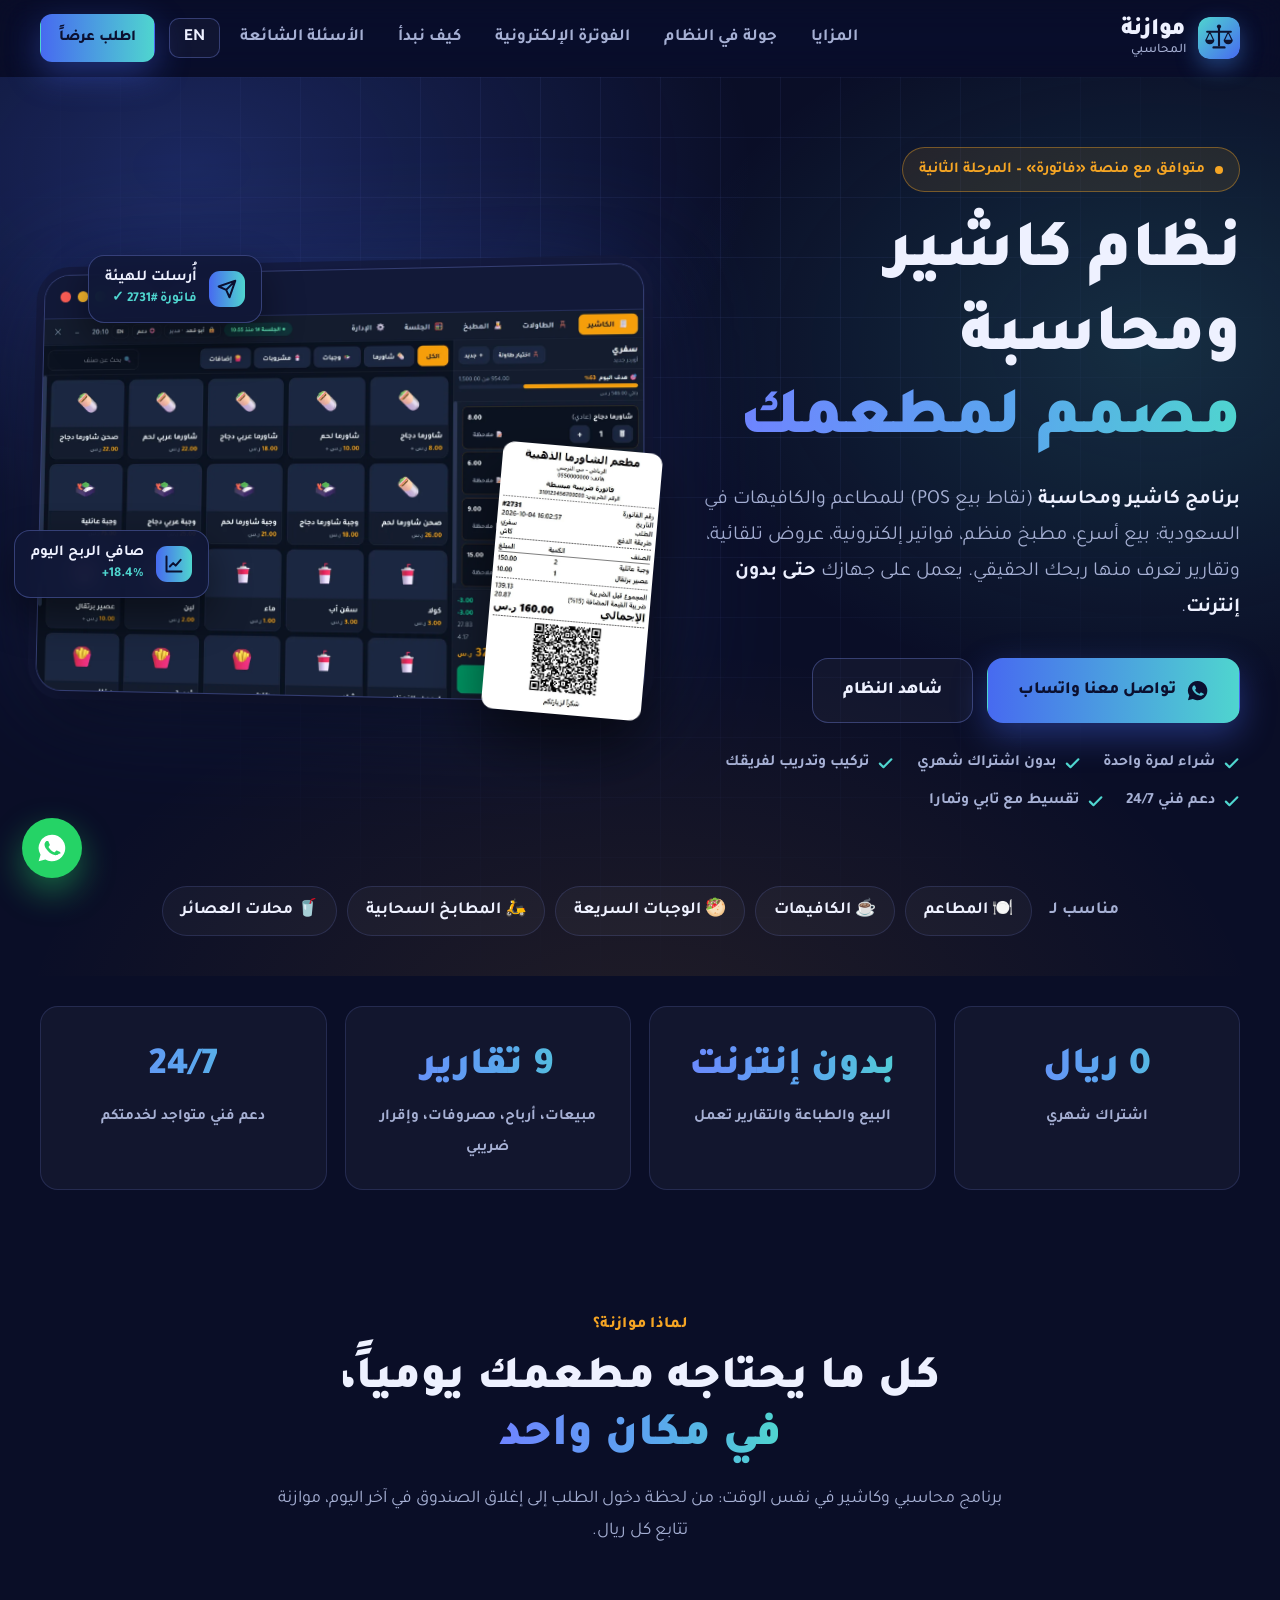
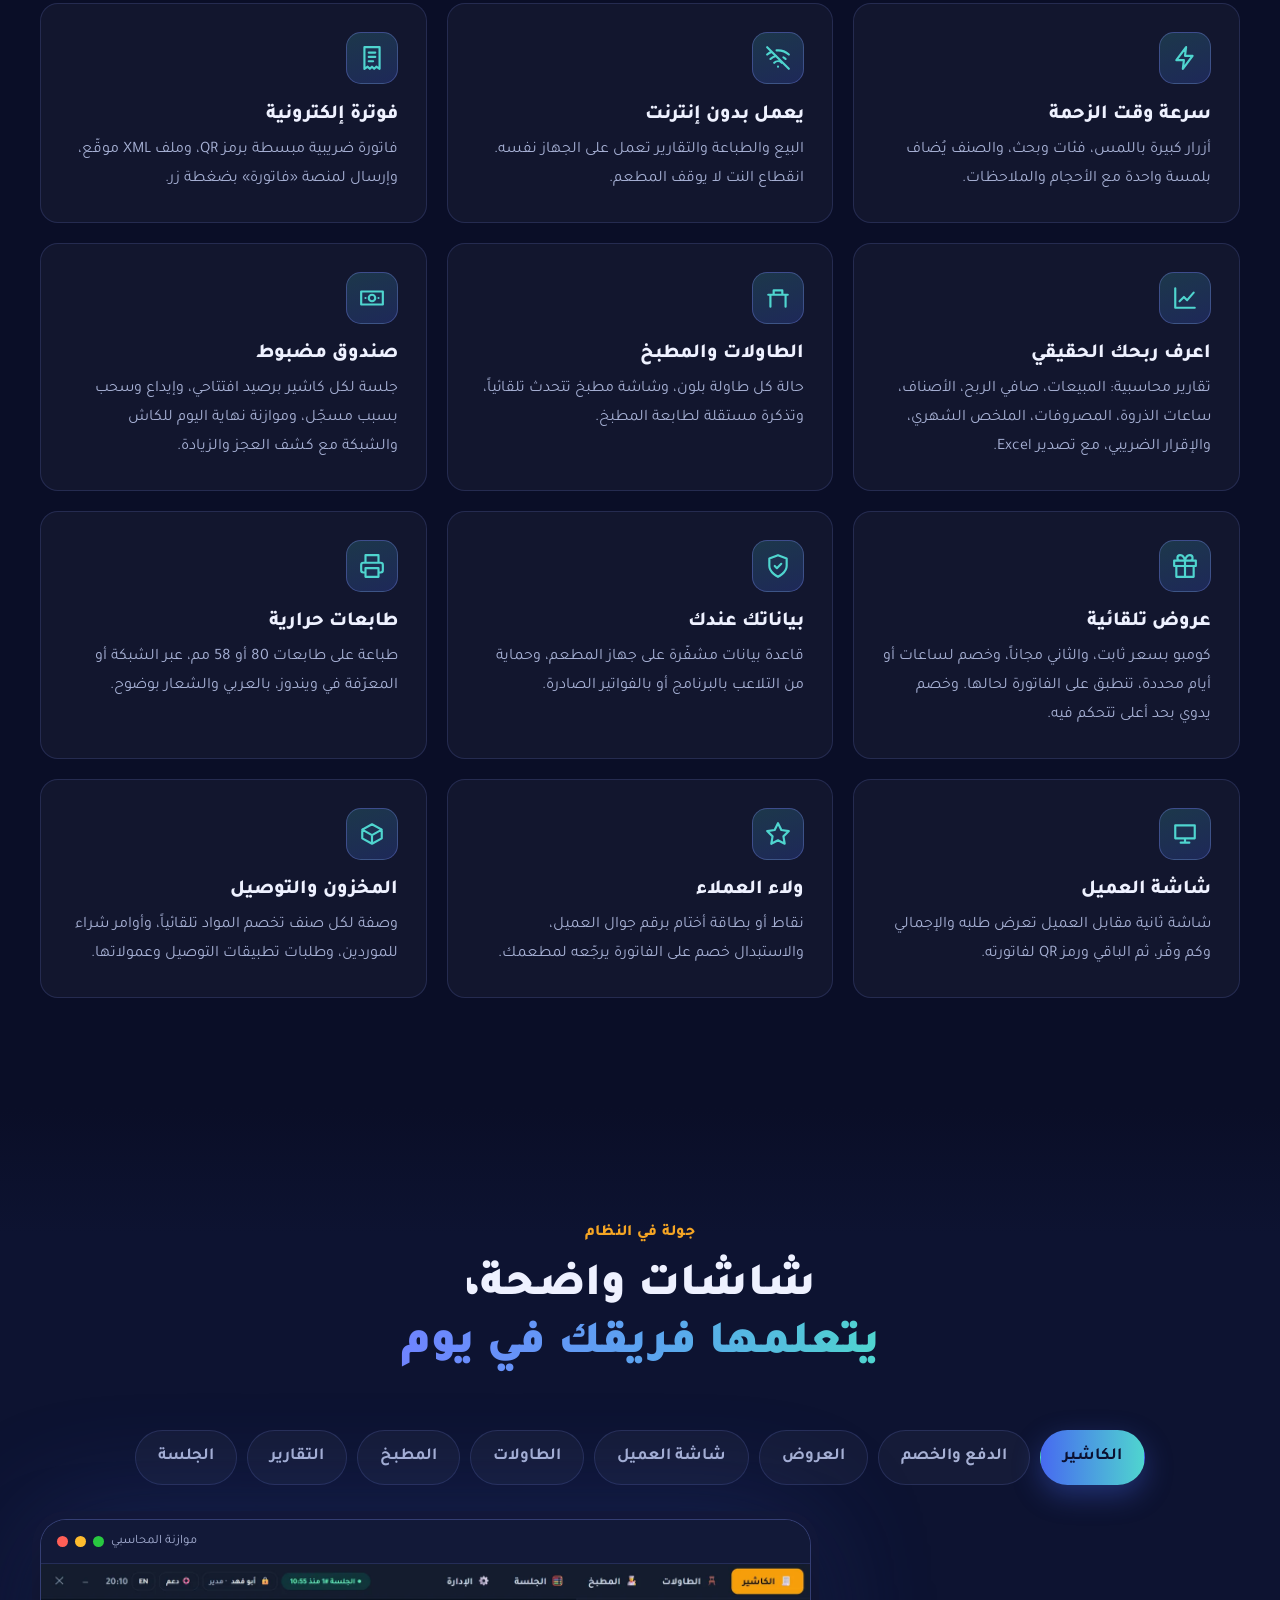
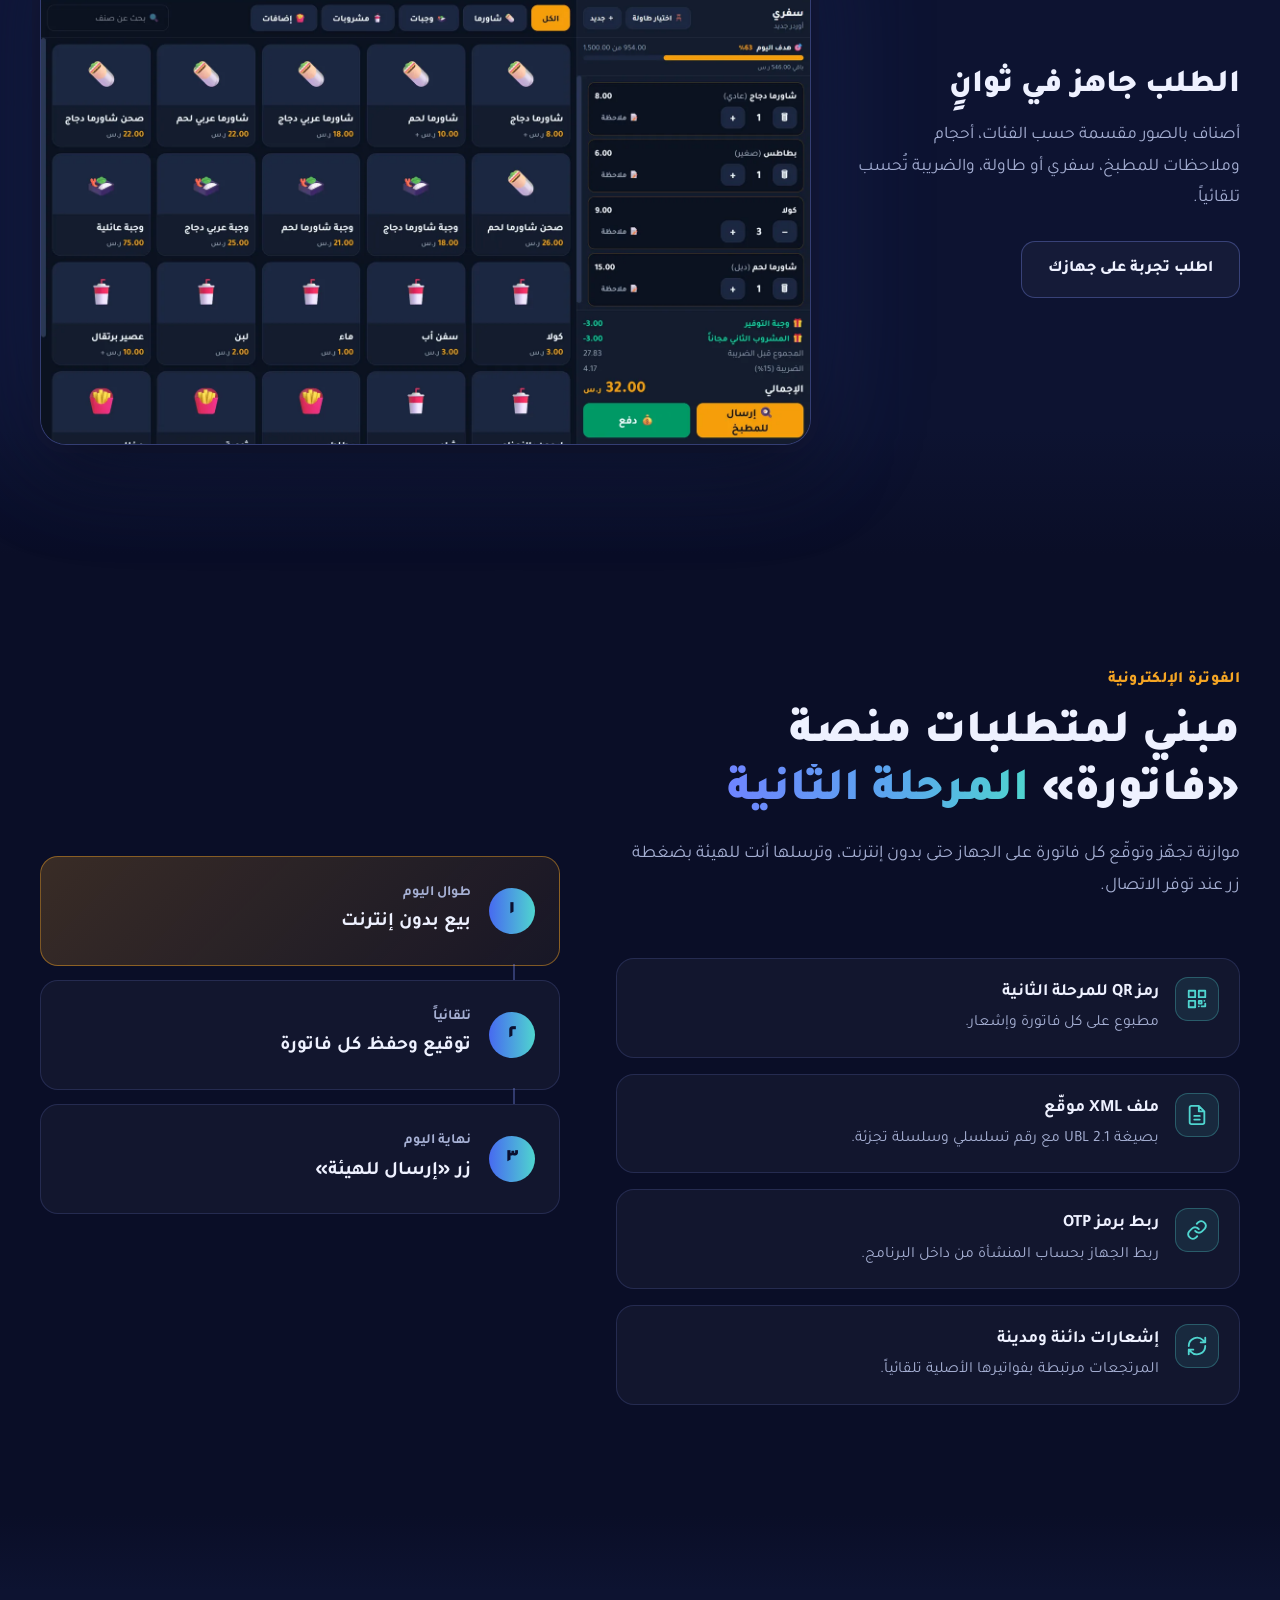
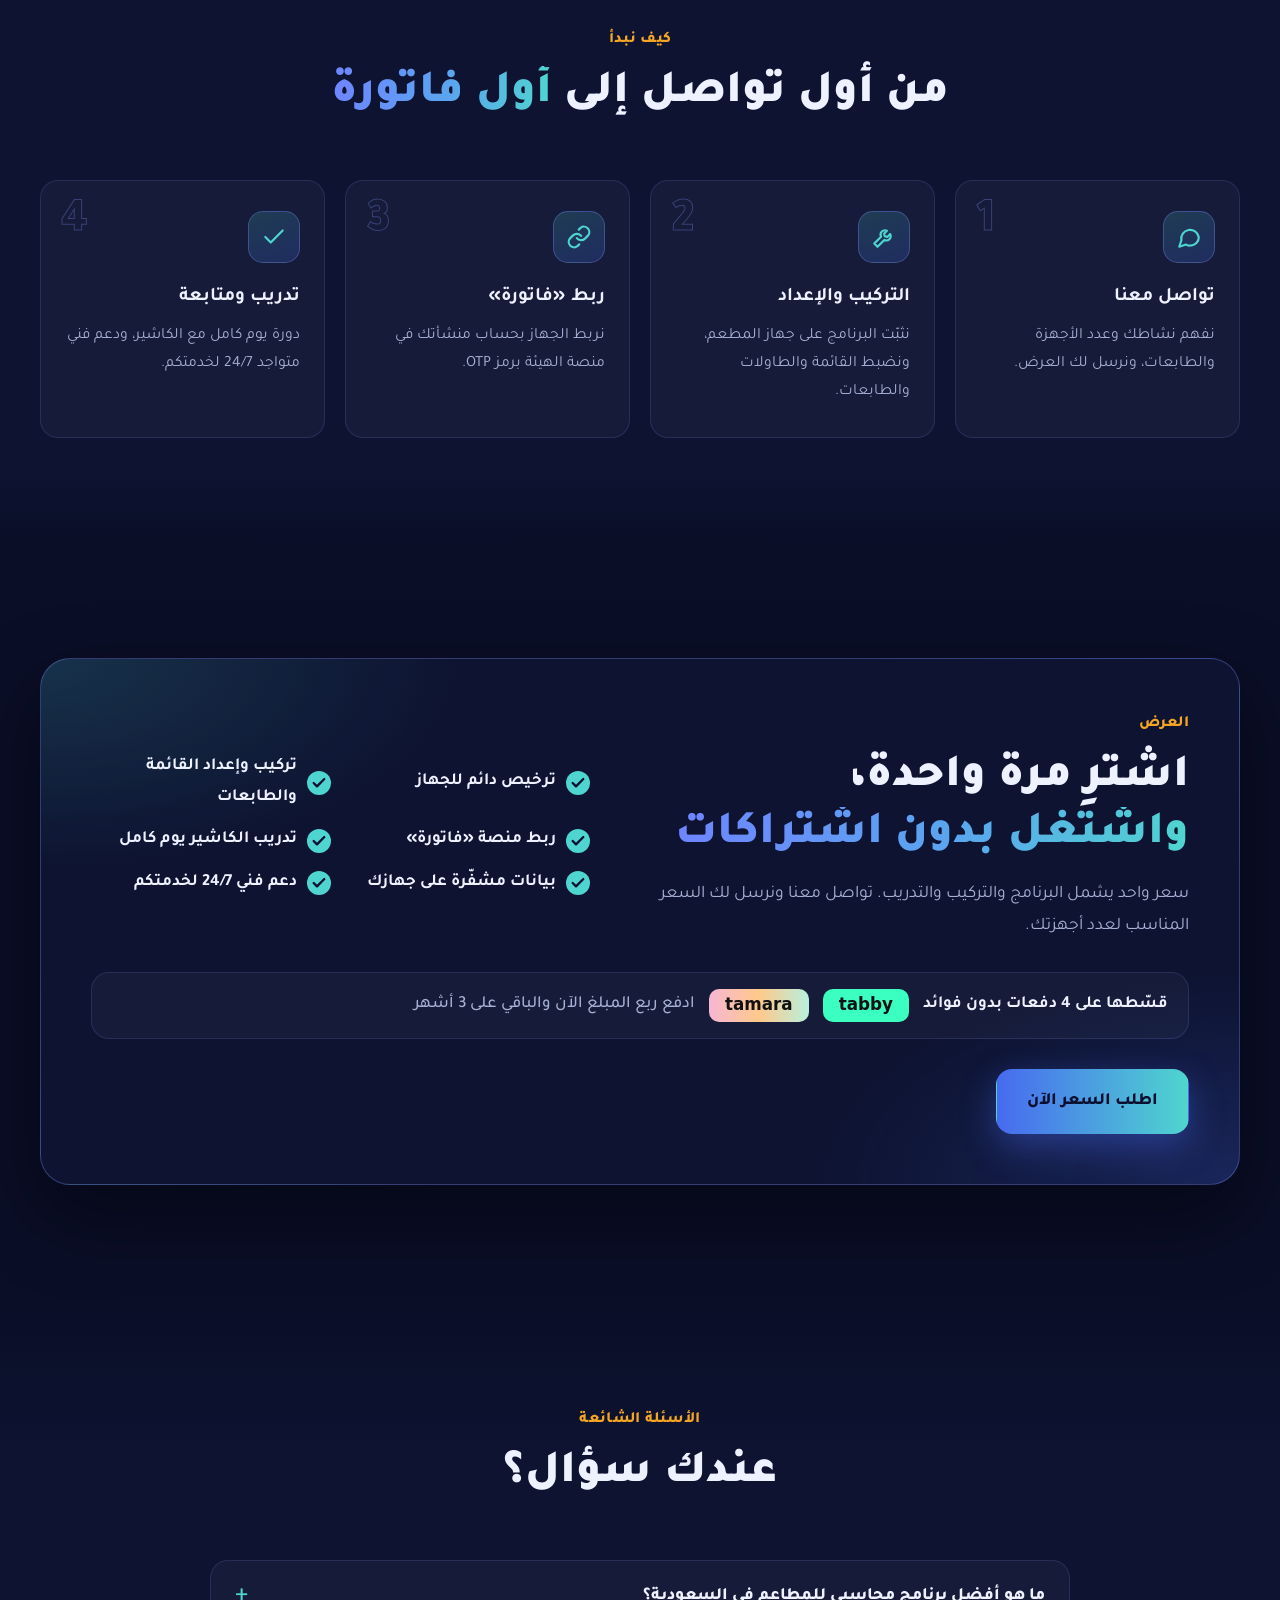
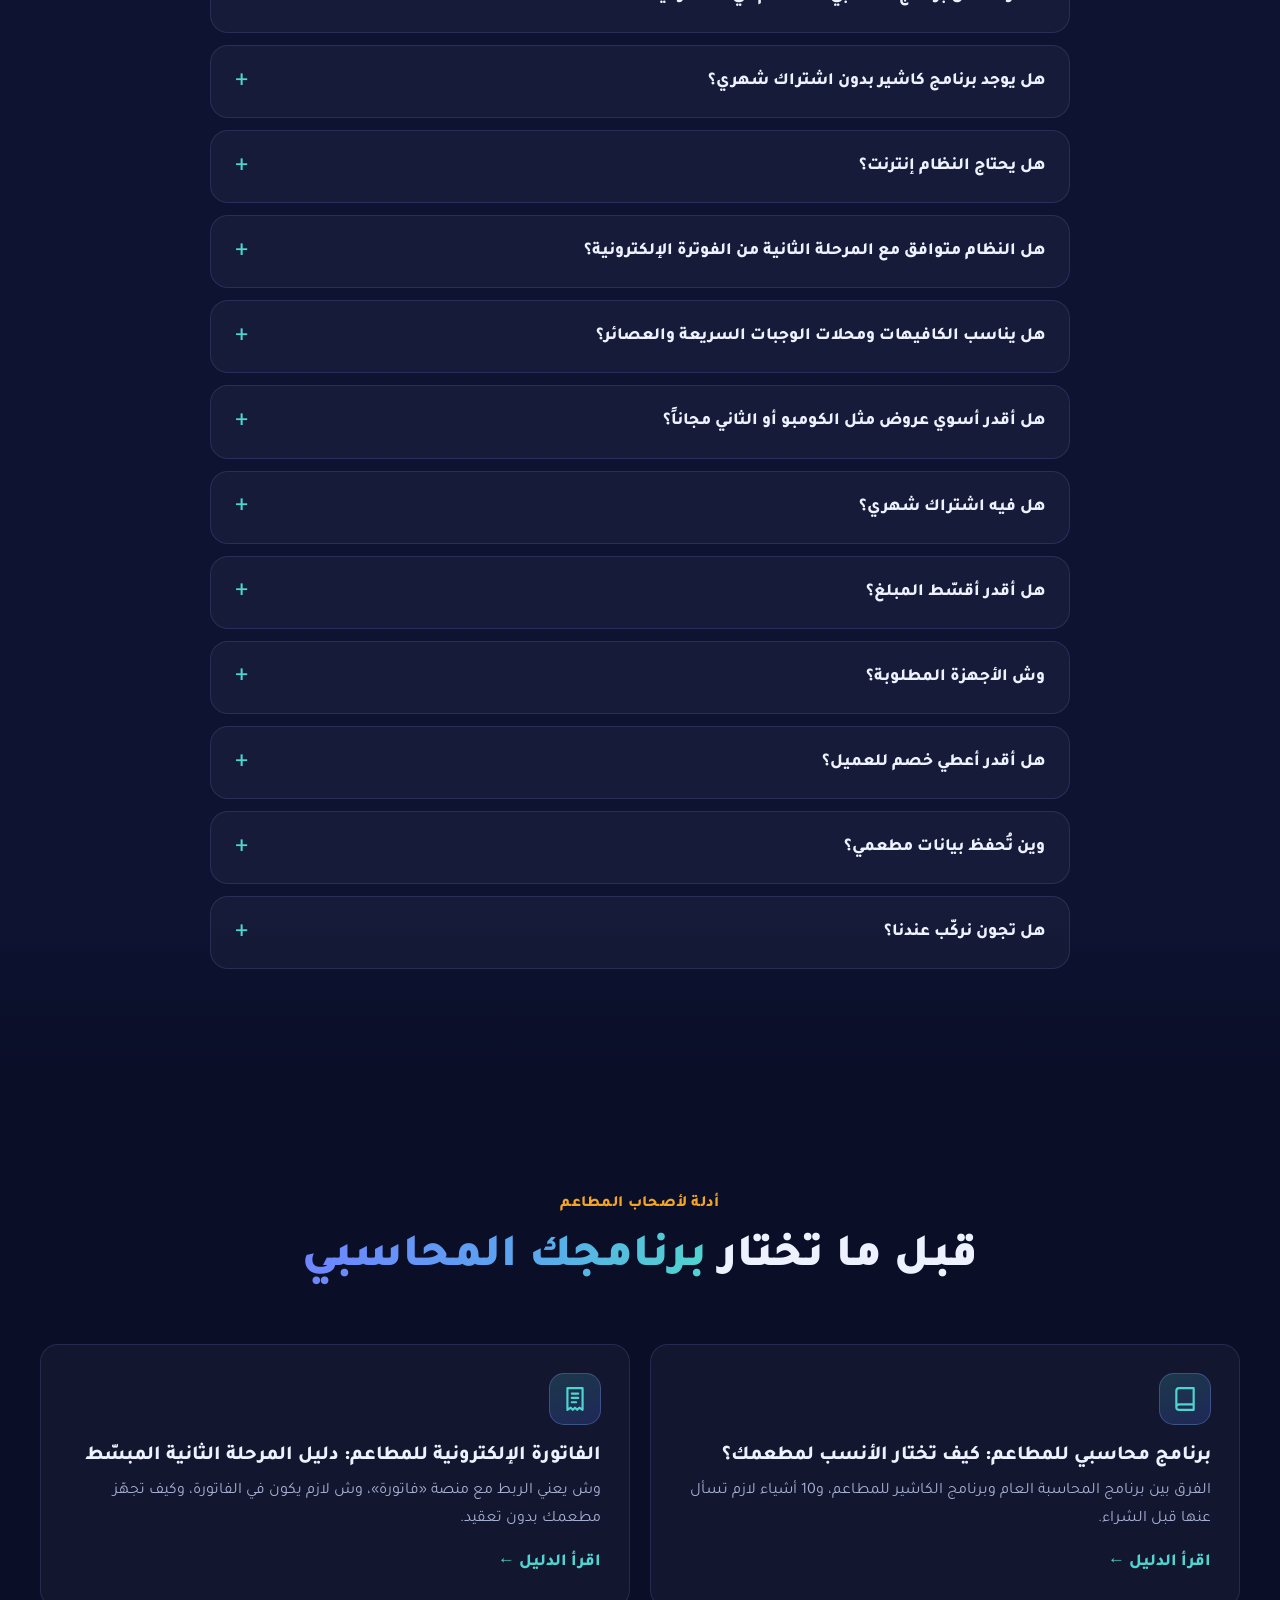
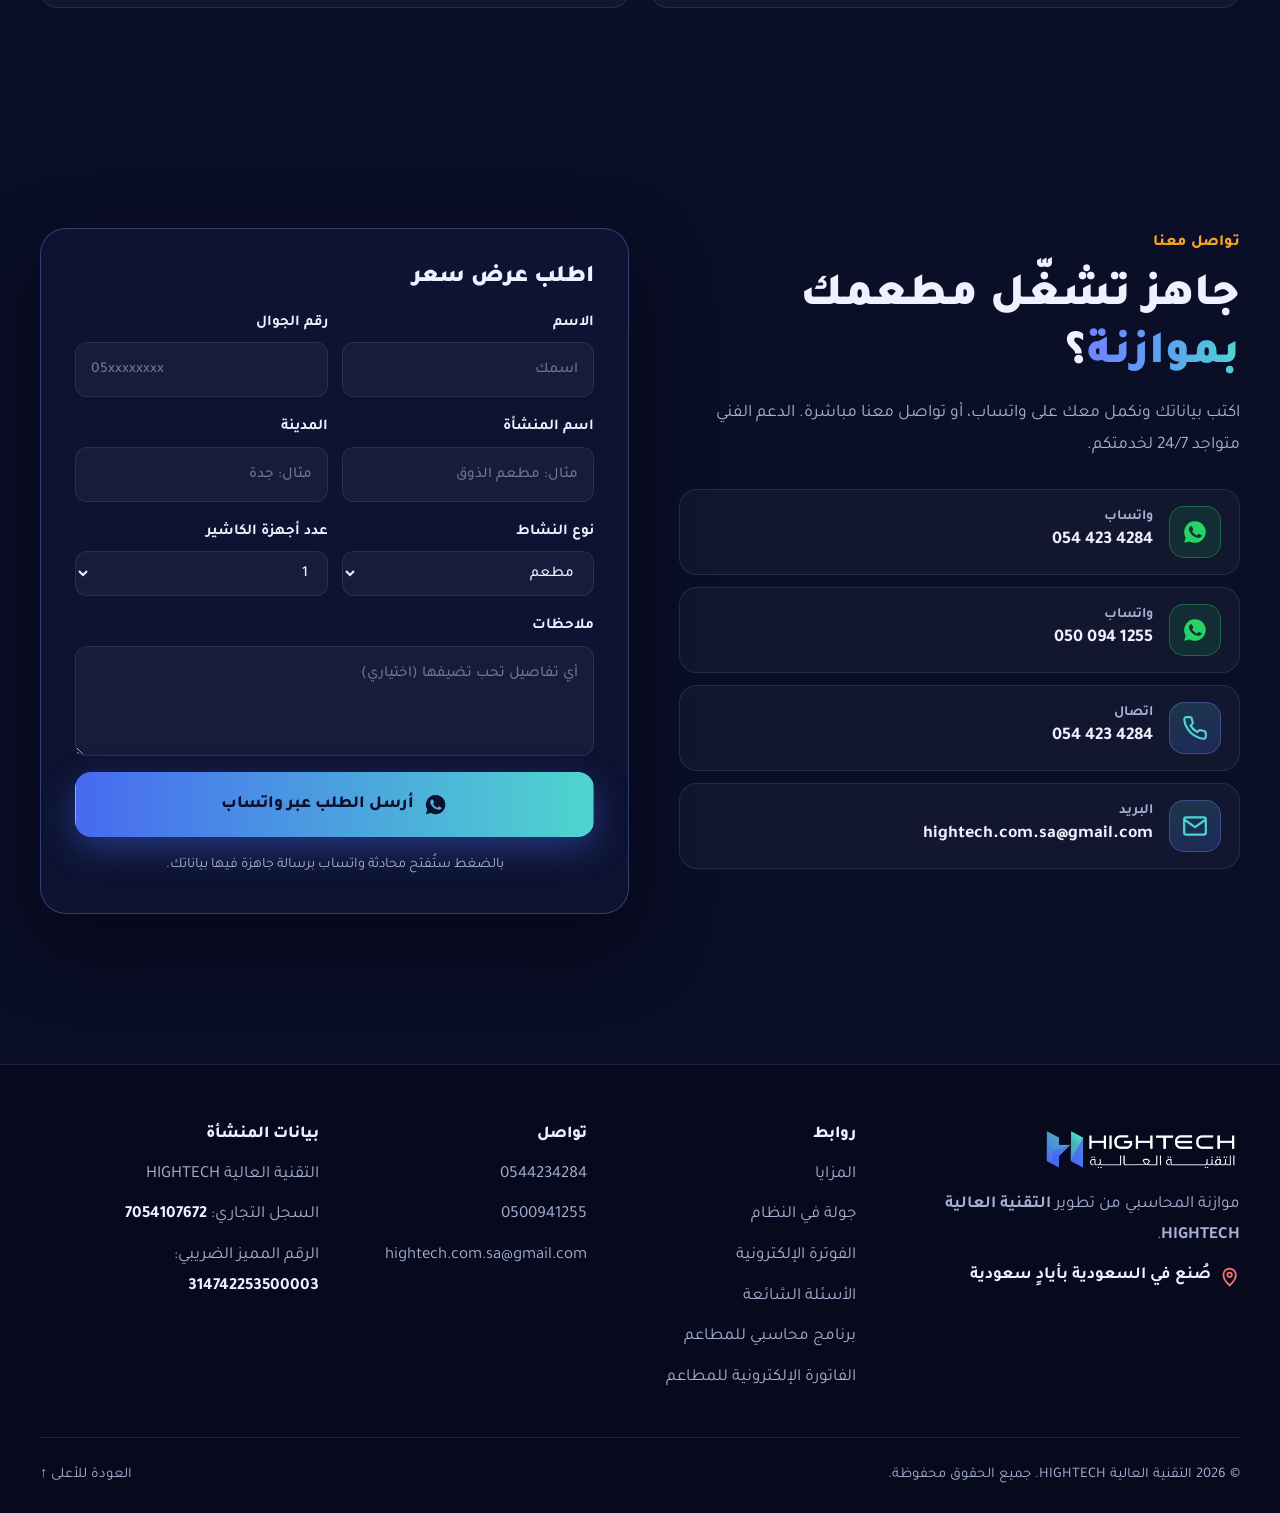
==== commit debbb2e4: "feat: التقسيط مع تابي وتمارا في الصفحة الرئيسية Co-Authored-By: Claude Opus 5.5 <noreply@anthropic.c" ====
--- a/index.html
+++ b/index.html
@@ -169,6 +169,14 @@
         },
         {
           "@type": "Question",
+          "name": "هل أقدر أقسّط المبلغ؟",
+          "acceptedAnswer": {
+            "@type": "Answer",
+            "text": "نعم. تقدر تقسّط سعر النظام على 4 دفعات بدون فوائد عن طريق تابي (tabby) أو تمارا (tamara)."
+          }
+        },
+        {
+          "@type": "Question",
           "name": "وش الأجهزة المطلوبة؟",
           "acceptedAnswer": {
             "@type": "Answer",
@@ -284,6 +292,7 @@
             <li><svg class="ic"><use href="#i-check"/></svg> بدون اشتراك شهري</li>
             <li><svg class="ic"><use href="#i-check"/></svg> تركيب وتدريب لفريقك</li>
             <li><svg class="ic"><use href="#i-check"/></svg> دعم فني 24/7</li>
+            <li><svg class="ic"><use href="#i-check"/></svg> تقسيط مع تابي وتمارا</li>
           </ul>
         </div>
 
@@ -433,6 +442,7 @@
             <li><svg class="ic"><use href="#i-check"/></svg> بيانات مشفّرة على جهازك</li>
             <li><svg class="ic"><use href="#i-check"/></svg> دعم فني 24/7 لخدمتكم</li>
           </ul>
+          <div class="pay-strip"><b>قسّطها على 4 دفعات بدون فوائد</b> <span class="pay-chip tabby">tabby</span><span class="pay-chip tamara">tamara</span> <span>ادفع ربع المبلغ الآن والباقي على 3 أشهر</span></div>
           <a class="btn btn-primary btn-lg" href="#contact">اطلب السعر الآن</a>
         </div>
       </div>
@@ -453,6 +463,7 @@
           <details><summary>هل يناسب الكافيهات ومحلات الوجبات السريعة والعصائر؟</summary><p>نعم. يناسب المطاعم والكافيهات والوجبات السريعة ومحلات العصائر والمطابخ السحابية: سفري أو طاولات، أحجام وإضافات، شاشة مطبخ، وطلبات تطبيقات التوصيل.</p></details>
           <details><summary>هل أقدر أسوي عروض مثل الكومبو أو الثاني مجاناً؟</summary><p>نعم. العروض التلقائية تشمل كومبو بسعر ثابت، و«اشترِ واحد والثاني مجاناً»، وخصماً بنسبة لأوقات أو أيام محددة، وتنطبق على الفاتورة تلقائياً وتظهر للعميل.</p></details>
           <details><summary>هل فيه اشتراك شهري؟</summary><p>لا. النظام شراء لمرة واحدة، والسعر يشمل التركيب والتدريب.</p></details>
+          <details><summary>هل أقدر أقسّط المبلغ؟</summary><p>نعم. تقدر تقسّط سعر النظام على 4 دفعات بدون فوائد عن طريق تابي (tabby) أو تمارا (tamara).</p></details>
           <details><summary>وش الأجهزة المطلوبة؟</summary><p>جهاز ويندوز 10 أو 11، شاشة لمس (مفضّلة) أو ماوس، وطابعة فواتير حرارية 80 أو 58 مم. طابعة المطبخ وشاشة العميل اختياريتان.</p></details>
           <details><summary>هل أقدر أعطي خصم للعميل؟</summary><p>نعم، خصم على الفاتورة بمبلغ ثابت أو بنسبة مئوية، مع سبب اختياري وحد أعلى تتحكم فيه من الإعدادات، والمرتجع يحسب حصة الخصم تلقائياً.</p></details>
           <details><summary>وين تُحفظ بيانات مطعمي؟</summary><p>على جهاز المطعم نفسه في قاعدة بيانات مشفّرة، مع نسخة احتياطية تلقائية كل يوم وعند إغلاق كل جلسة، ونسخة إضافية على فلاش أو مجلد مزامنة إن رغبت.</p></details>
--- a/css/style.css
+++ b/css/style.css
@@ -283,6 +283,12 @@
 .offer-list li { display: flex; align-items: center; gap: 10px; font-weight: 700; }
 .offer-list .ic { color: var(--ink); background: var(--teal); border-radius: 50%; padding: 4px; width: 24px; height: 24px; stroke-width: 3.5; }
 .offer .btn { grid-column: 1 / -1; justify-self: start; }
+.pay-strip { grid-column: 1 / -1; display: flex; flex-wrap: wrap; align-items: center; gap: 12px 14px; padding: 16px 20px; border-radius: var(--radius); background: var(--surface); border: 1px solid var(--line); font-weight: 700; }
+.pay-strip span { color: var(--muted); font-weight: 500; }
+.pay-chip { direction: ltr; font-family: system-ui, "Segoe UI", sans-serif; font-weight: 800; font-size: 1.05rem; line-height: 1; padding: 7px 16px 9px; border-radius: 10px; }
+.pay-strip .pay-chip { color: #111; font-weight: 800; }
+.pay-chip.tabby { background: #3bffc1; }
+.pay-chip.tamara { background: linear-gradient(90deg, #f6b6d4, #ffc98a 50%, #b8f0de); }
 
 /* الأسئلة */
 .faq { display: grid; gap: 12px; }
